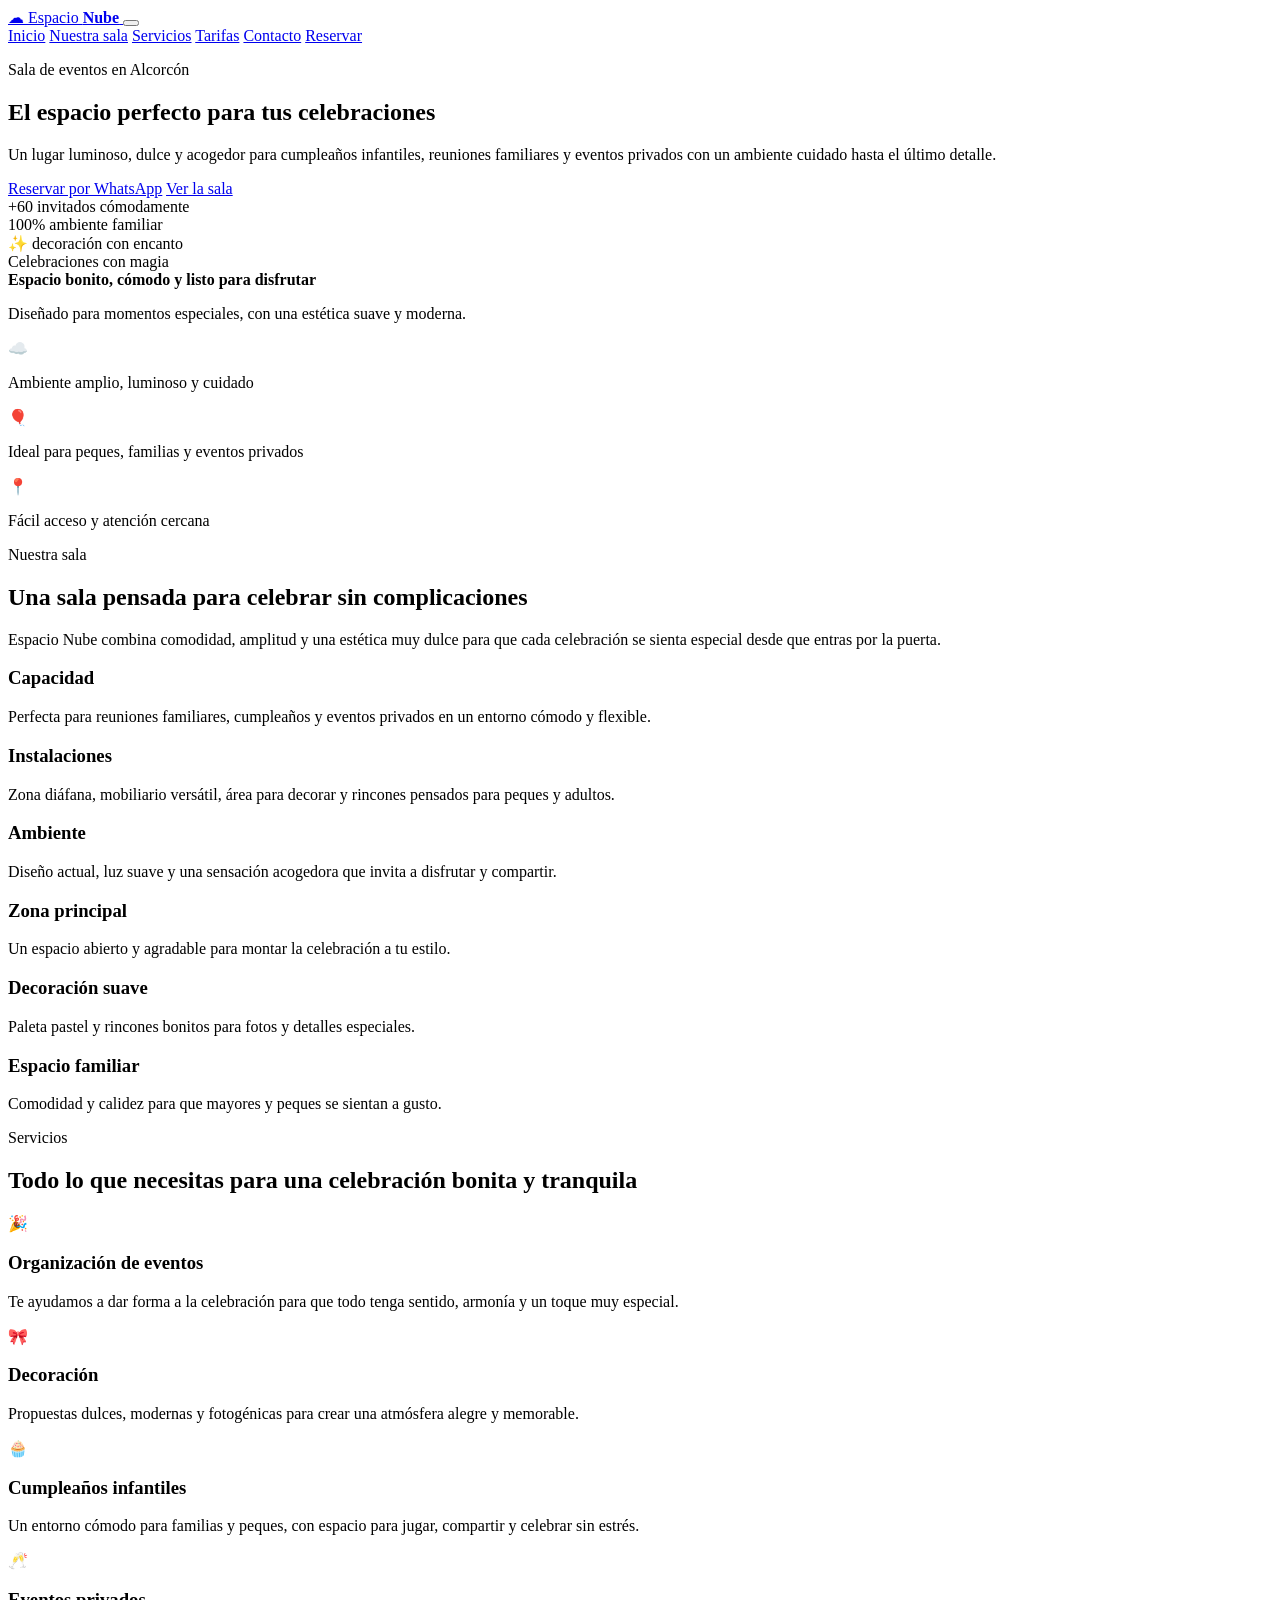
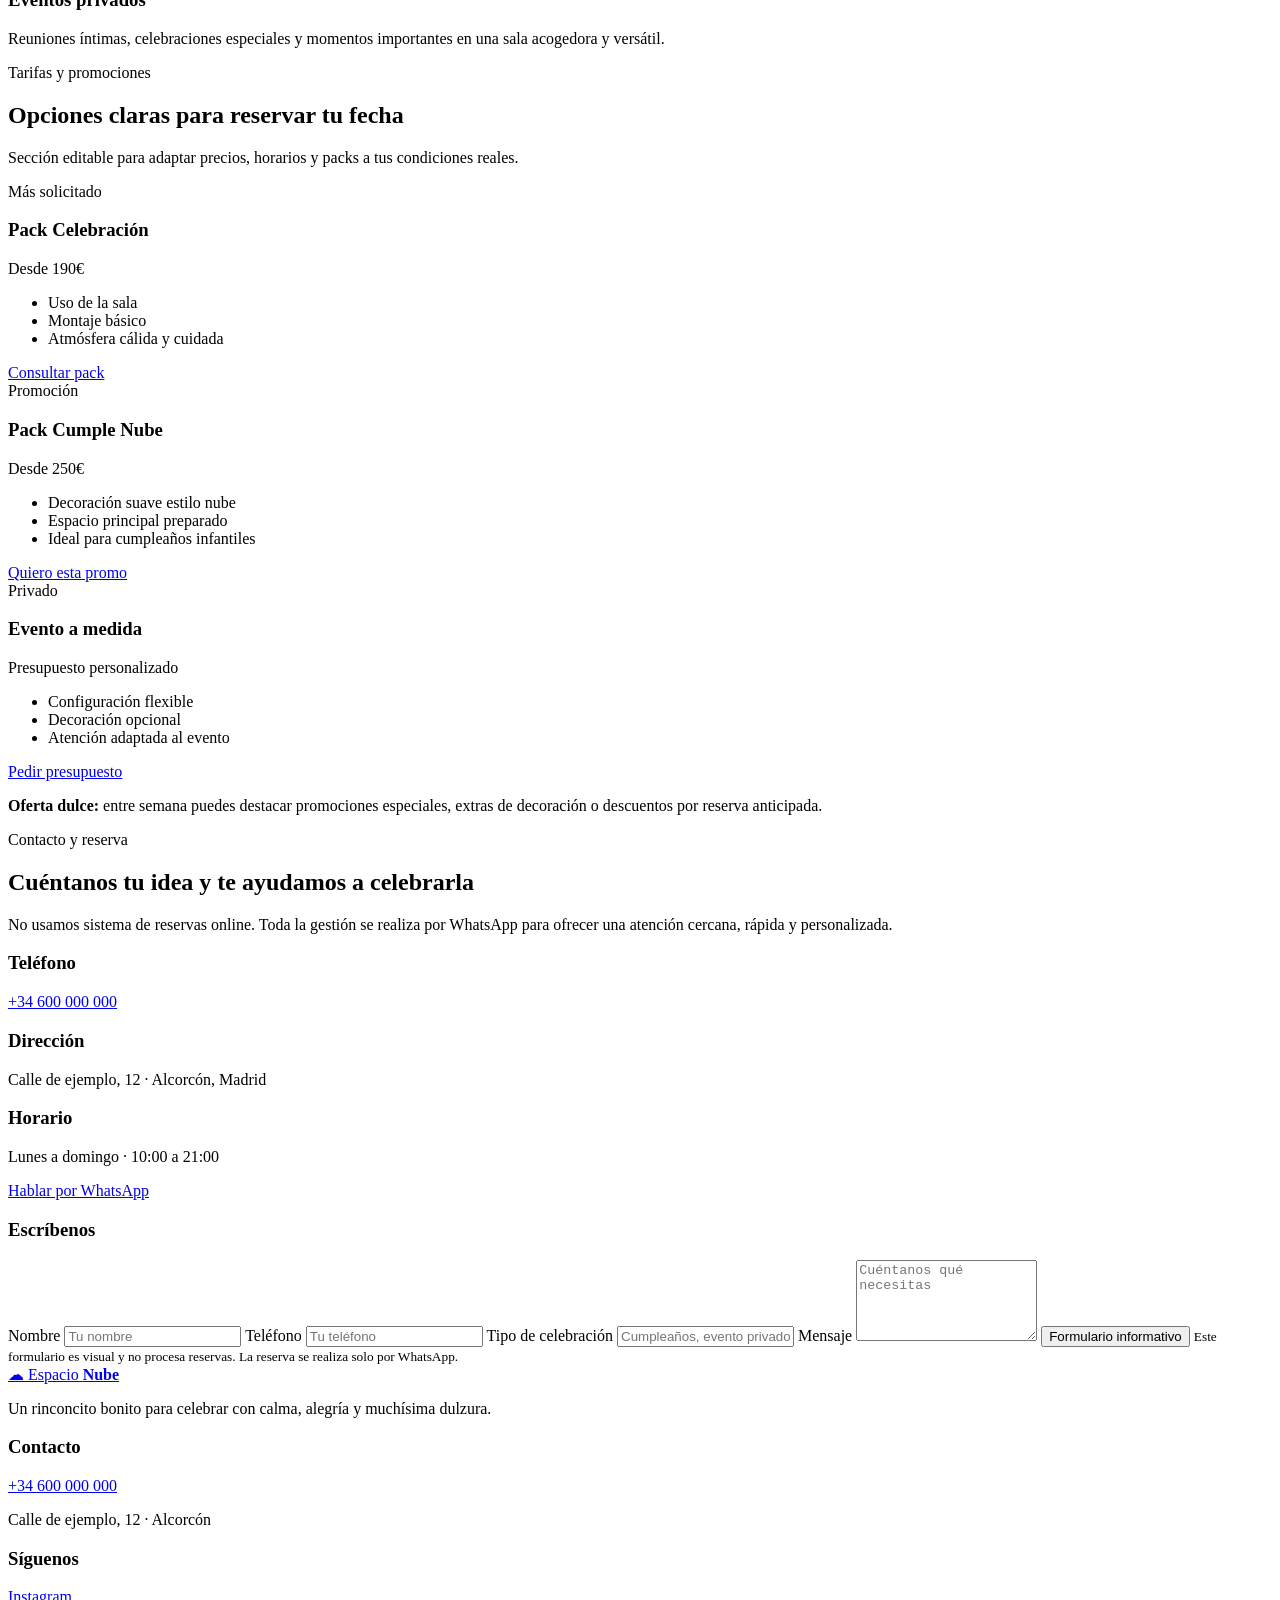
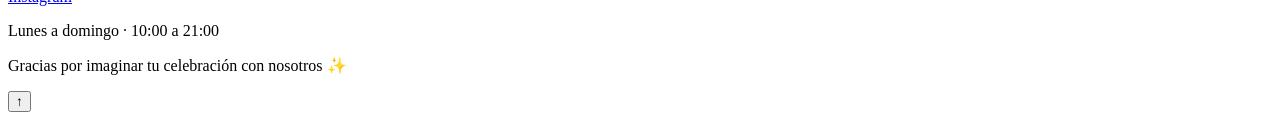
==== index.html @ 3042cae3 "Add files via upload" ====
<!DOCTYPE html>
<html lang="es">
<head>
  <meta charset="UTF-8" />
  <meta name="viewport" content="width=device-width, initial-scale=1.0" />
  <meta name="description" content="Espacio Nube, una sala de celebraciones suave, luminosa y acogedora para cumpleaños infantiles, eventos privados y momentos inolvidables." />
  <title>Espacio Nube | Sala de celebraciones</title>
  <link rel="preconnect" href="https://fonts.googleapis.com" />
  <link rel="preconnect" href="https://fonts.gstatic.com" crossorigin />
  <link href="https://fonts.googleapis.com/css2?family=Nunito:wght@400;600;700;800&family=Quicksand:wght@500;700&display=swap" rel="stylesheet" />
  <link rel="stylesheet" href="css/styles.css" />
</head>
<body>
  <div class="page-glow glow-left" aria-hidden="true"></div>
  <div class="page-glow glow-right" aria-hidden="true"></div>

  <header class="site-header" id="top">
    <div class="container header-inner">
      <a href="#inicio" class="logo" aria-label="Ir al inicio de Espacio Nube">
        <span class="logo-cloud">☁</span>
        <span>Espacio <strong>Nube</strong></span>
      </a>

      <button class="nav-toggle" aria-expanded="false" aria-controls="site-nav" aria-label="Abrir menú">
        <span></span>
        <span></span>
        <span></span>
      </button>

      <nav class="site-nav" id="site-nav">
        <a href="#inicio">Inicio</a>
        <a href="#sala">Nuestra sala</a>
        <a href="#servicios">Servicios</a>
        <a href="#tarifas">Tarifas</a>
        <a href="#contacto">Contacto</a>
        <a class="btn btn-sm" href="https://wa.me/34600000000?text=Hola%20Espacio%20Nube%2C%20me%20gustar%C3%ADa%20reservar%20informaci%C3%B3n%20sobre%20la%20sala." target="_blank" rel="noopener noreferrer">Reservar</a>
      </nav>
    </div>
  </header>

  <main>
    <section class="hero" id="inicio">
      <div class="cloud cloud-1" aria-hidden="true"></div>
      <div class="cloud cloud-2" aria-hidden="true"></div>
      <div class="cloud cloud-3" aria-hidden="true"></div>

      <div class="container hero-grid">
        <div class="hero-copy reveal">
          <p class="eyebrow">Sala de eventos en Alcorcón</p>
          <h1>El espacio perfecto para tus celebraciones</h1>
          <p class="hero-text">
            Un lugar luminoso, dulce y acogedor para cumpleaños infantiles, reuniones familiares y eventos privados con un ambiente cuidado hasta el último detalle.
          </p>
          <div class="hero-actions">
            <a class="btn btn-primary" href="https://wa.me/34600000000?text=Hola%20Espacio%20Nube%2C%20quiero%20consultar%20disponibilidad." target="_blank" rel="noopener noreferrer">Reservar por WhatsApp</a>
            <a class="btn btn-secondary" href="#sala">Ver la sala</a>
          </div>

          <div class="highlights">
            <article class="highlight-card floating-card">
              <span class="highlight-number">+60</span>
              <span class="highlight-label">invitados cómodamente</span>
            </article>
            <article class="highlight-card floating-card">
              <span class="highlight-number">100%</span>
              <span class="highlight-label">ambiente familiar</span>
            </article>
            <article class="highlight-card floating-card">
              <span class="highlight-number">✨</span>
              <span class="highlight-label">decoración con encanto</span>
            </article>
          </div>
        </div>

        <div class="hero-visual reveal delay-1">
          <div class="visual-card main-visual floating-card">
            <div class="mini-badge">Celebraciones con magia</div>
            <div class="visual-room">
              <div class="room room-1"></div>
              <div class="room room-2"></div>
              <div class="room room-3"></div>
            </div>
            <div class="visual-footer">
              <strong>Espacio bonito, cómodo y listo para disfrutar</strong>
              <p>Diseñado para momentos especiales, con una estética suave y moderna.</p>
            </div>
          </div>
        </div>
      </div>
    </section>

    <section class="section intro-strip reveal">
      <div class="container intro-grid">
        <div class="intro-item">
          <span>☁️</span>
          <p>Ambiente amplio, luminoso y cuidado</p>
        </div>
        <div class="intro-item">
          <span>🎈</span>
          <p>Ideal para peques, familias y eventos privados</p>
        </div>
        <div class="intro-item">
          <span>📍</span>
          <p>Fácil acceso y atención cercana</p>
        </div>
      </div>
    </section>

    <section class="section" id="sala">
      <div class="container">
        <div class="section-heading reveal">
          <p class="eyebrow">Nuestra sala</p>
          <h2>Una sala pensada para celebrar sin complicaciones</h2>
          <p>
            Espacio Nube combina comodidad, amplitud y una estética muy dulce para que cada celebración se sienta especial desde que entras por la puerta.
          </p>
        </div>

        <div class="venue-layout">
          <div class="venue-copy reveal">
            <div class="feature-list">
              <article class="feature-box floating-card">
                <h3>Capacidad</h3>
                <p>Perfecta para reuniones familiares, cumpleaños y eventos privados en un entorno cómodo y flexible.</p>
              </article>
              <article class="feature-box floating-card">
                <h3>Instalaciones</h3>
                <p>Zona diáfana, mobiliario versátil, área para decorar y rincones pensados para peques y adultos.</p>
              </article>
              <article class="feature-box floating-card">
                <h3>Ambiente</h3>
                <p>Diseño actual, luz suave y una sensación acogedora que invita a disfrutar y compartir.</p>
              </article>
            </div>
          </div>

          <div class="gallery reveal delay-1">
            <article class="gallery-card floating-card large-card">
              <div class="gallery-art art-1"></div>
              <div class="gallery-content">
                <h3>Zona principal</h3>
                <p>Un espacio abierto y agradable para montar la celebración a tu estilo.</p>
              </div>
            </article>
            <article class="gallery-card floating-card">
              <div class="gallery-art art-2"></div>
              <div class="gallery-content">
                <h3>Decoración suave</h3>
                <p>Paleta pastel y rincones bonitos para fotos y detalles especiales.</p>
              </div>
            </article>
            <article class="gallery-card floating-card">
              <div class="gallery-art art-3"></div>
              <div class="gallery-content">
                <h3>Espacio familiar</h3>
                <p>Comodidad y calidez para que mayores y peques se sientan a gusto.</p>
              </div>
            </article>
          </div>
        </div>
      </div>
    </section>

    <section class="section section-alt" id="servicios">
      <div class="container">
        <div class="section-heading reveal">
          <p class="eyebrow">Servicios</p>
          <h2>Todo lo que necesitas para una celebración bonita y tranquila</h2>
        </div>

        <div class="services-grid">
          <article class="service-card floating-card reveal">
            <div class="service-icon">🎉</div>
            <h3>Organización de eventos</h3>
            <p>Te ayudamos a dar forma a la celebración para que todo tenga sentido, armonía y un toque muy especial.</p>
          </article>
          <article class="service-card floating-card reveal delay-1">
            <div class="service-icon">🎀</div>
            <h3>Decoración</h3>
            <p>Propuestas dulces, modernas y fotogénicas para crear una atmósfera alegre y memorable.</p>
          </article>
          <article class="service-card floating-card reveal delay-2">
            <div class="service-icon">🧁</div>
            <h3>Cumpleaños infantiles</h3>
            <p>Un entorno cómodo para familias y peques, con espacio para jugar, compartir y celebrar sin estrés.</p>
          </article>
          <article class="service-card floating-card reveal delay-3">
            <div class="service-icon">🥂</div>
            <h3>Eventos privados</h3>
            <p>Reuniones íntimas, celebraciones especiales y momentos importantes en una sala acogedora y versátil.</p>
          </article>
        </div>
      </div>
    </section>

    <section class="section" id="tarifas">
      <div class="container">
        <div class="section-heading reveal">
          <p class="eyebrow">Tarifas y promociones</p>
          <h2>Opciones claras para reservar tu fecha</h2>
          <p>Sección editable para adaptar precios, horarios y packs a tus condiciones reales.</p>
        </div>

        <div class="pricing-grid">
          <article class="pricing-card floating-card reveal">
            <span class="pricing-tag">Más solicitado</span>
            <h3>Pack Celebración</h3>
            <p class="price">Desde 190€</p>
            <ul>
              <li>Uso de la sala</li>
              <li>Montaje básico</li>
              <li>Atmósfera cálida y cuidada</li>
            </ul>
            <a class="btn btn-secondary full-width" href="https://wa.me/34600000000?text=Hola%20Espacio%20Nube%2C%20quiero%20informaci%C3%B3n%20sobre%20el%20Pack%20Celebraci%C3%B3n." target="_blank" rel="noopener noreferrer">Consultar pack</a>
          </article>

          <article class="pricing-card floating-card featured reveal delay-1">
            <span class="pricing-tag promo">Promoción</span>
            <h3>Pack Cumple Nube</h3>
            <p class="price">Desde 250€</p>
            <ul>
              <li>Decoración suave estilo nube</li>
              <li>Espacio principal preparado</li>
              <li>Ideal para cumpleaños infantiles</li>
            </ul>
            <a class="btn btn-primary full-width" href="https://wa.me/34600000000?text=Hola%20Espacio%20Nube%2C%20quiero%20m%C3%A1s%20detalles%20del%20Pack%20Cumple%20Nube." target="_blank" rel="noopener noreferrer">Quiero esta promo</a>
          </article>

          <article class="pricing-card floating-card reveal delay-2">
            <span class="pricing-tag">Privado</span>
            <h3>Evento a medida</h3>
            <p class="price">Presupuesto personalizado</p>
            <ul>
              <li>Configuración flexible</li>
              <li>Decoración opcional</li>
              <li>Atención adaptada al evento</li>
            </ul>
            <a class="btn btn-secondary full-width" href="https://wa.me/34600000000?text=Hola%20Espacio%20Nube%2C%20me%20gustar%C3%ADa%20un%20presupuesto%20personalizado." target="_blank" rel="noopener noreferrer">Pedir presupuesto</a>
          </article>
        </div>

        <div class="promo-banner reveal delay-2">
          <p><strong>Oferta dulce:</strong> entre semana puedes destacar promociones especiales, extras de decoración o descuentos por reserva anticipada.</p>
        </div>
      </div>
    </section>

    <section class="section section-alt" id="contacto">
      <div class="container contact-layout">
        <div class="contact-copy reveal">
          <p class="eyebrow">Contacto y reserva</p>
          <h2>Cuéntanos tu idea y te ayudamos a celebrarla</h2>
          <p>
            No usamos sistema de reservas online. Toda la gestión se realiza por WhatsApp para ofrecer una atención cercana, rápida y personalizada.
          </p>

          <div class="contact-cards">
            <article class="contact-card floating-card">
              <h3>Teléfono</h3>
              <a href="tel:+34600000000">+34 600 000 000</a>
            </article>
            <article class="contact-card floating-card">
              <h3>Dirección</h3>
              <p>Calle de ejemplo, 12 · Alcorcón, Madrid</p>
            </article>
            <article class="contact-card floating-card">
              <h3>Horario</h3>
              <p>Lunes a domingo · 10:00 a 21:00</p>
            </article>
          </div>

          <a class="btn btn-primary btn-large" href="https://wa.me/34600000000?text=Hola%20Espacio%20Nube%2C%20me%20gustar%C3%ADa%20reservar%20o%20pedir%20informaci%C3%B3n." target="_blank" rel="noopener noreferrer">Hablar por WhatsApp</a>
        </div>

        <div class="contact-form-card floating-card reveal delay-1">
          <h3>Escríbenos</h3>
          <form>
            <label>
              Nombre
              <input type="text" placeholder="Tu nombre" />
            </label>
            <label>
              Teléfono
              <input type="tel" placeholder="Tu teléfono" />
            </label>
            <label>
              Tipo de celebración
              <input type="text" placeholder="Cumpleaños, evento privado..." />
            </label>
            <label>
              Mensaje
              <textarea rows="5" placeholder="Cuéntanos qué necesitas"></textarea>
            </label>
            <button type="button" class="btn btn-secondary full-width">Formulario informativo</button>
            <small>Este formulario es visual y no procesa reservas. La reserva se realiza solo por WhatsApp.</small>
          </form>
        </div>
      </div>
    </section>
  </main>

  <footer class="site-footer">
    <div class="container footer-grid">
      <div>
        <a href="#inicio" class="logo footer-logo">
          <span class="logo-cloud">☁</span>
          <span>Espacio <strong>Nube</strong></span>
        </a>
        <p>Un rinconcito bonito para celebrar con calma, alegría y muchísima dulzura.</p>
      </div>
      <div>
        <h3>Contacto</h3>
        <p><a href="tel:+34600000000">+34 600 000 000</a></p>
        <p>Calle de ejemplo, 12 · Alcorcón</p>
      </div>
      <div>
        <h3>Síguenos</h3>
        <p><a href="https://www.instagram.com/espacionubealcorcon" target="_blank" rel="noopener noreferrer">Instagram</a></p>
        <p>Lunes a domingo · 10:00 a 21:00</p>
      </div>
    </div>
    <p class="footer-note">Gracias por imaginar tu celebración con nosotros ✨</p>
  </footer>

  <button class="back-to-top" aria-label="Volver arriba">↑</button>

  <script src="js/script.js"></script>
</body>
</html>
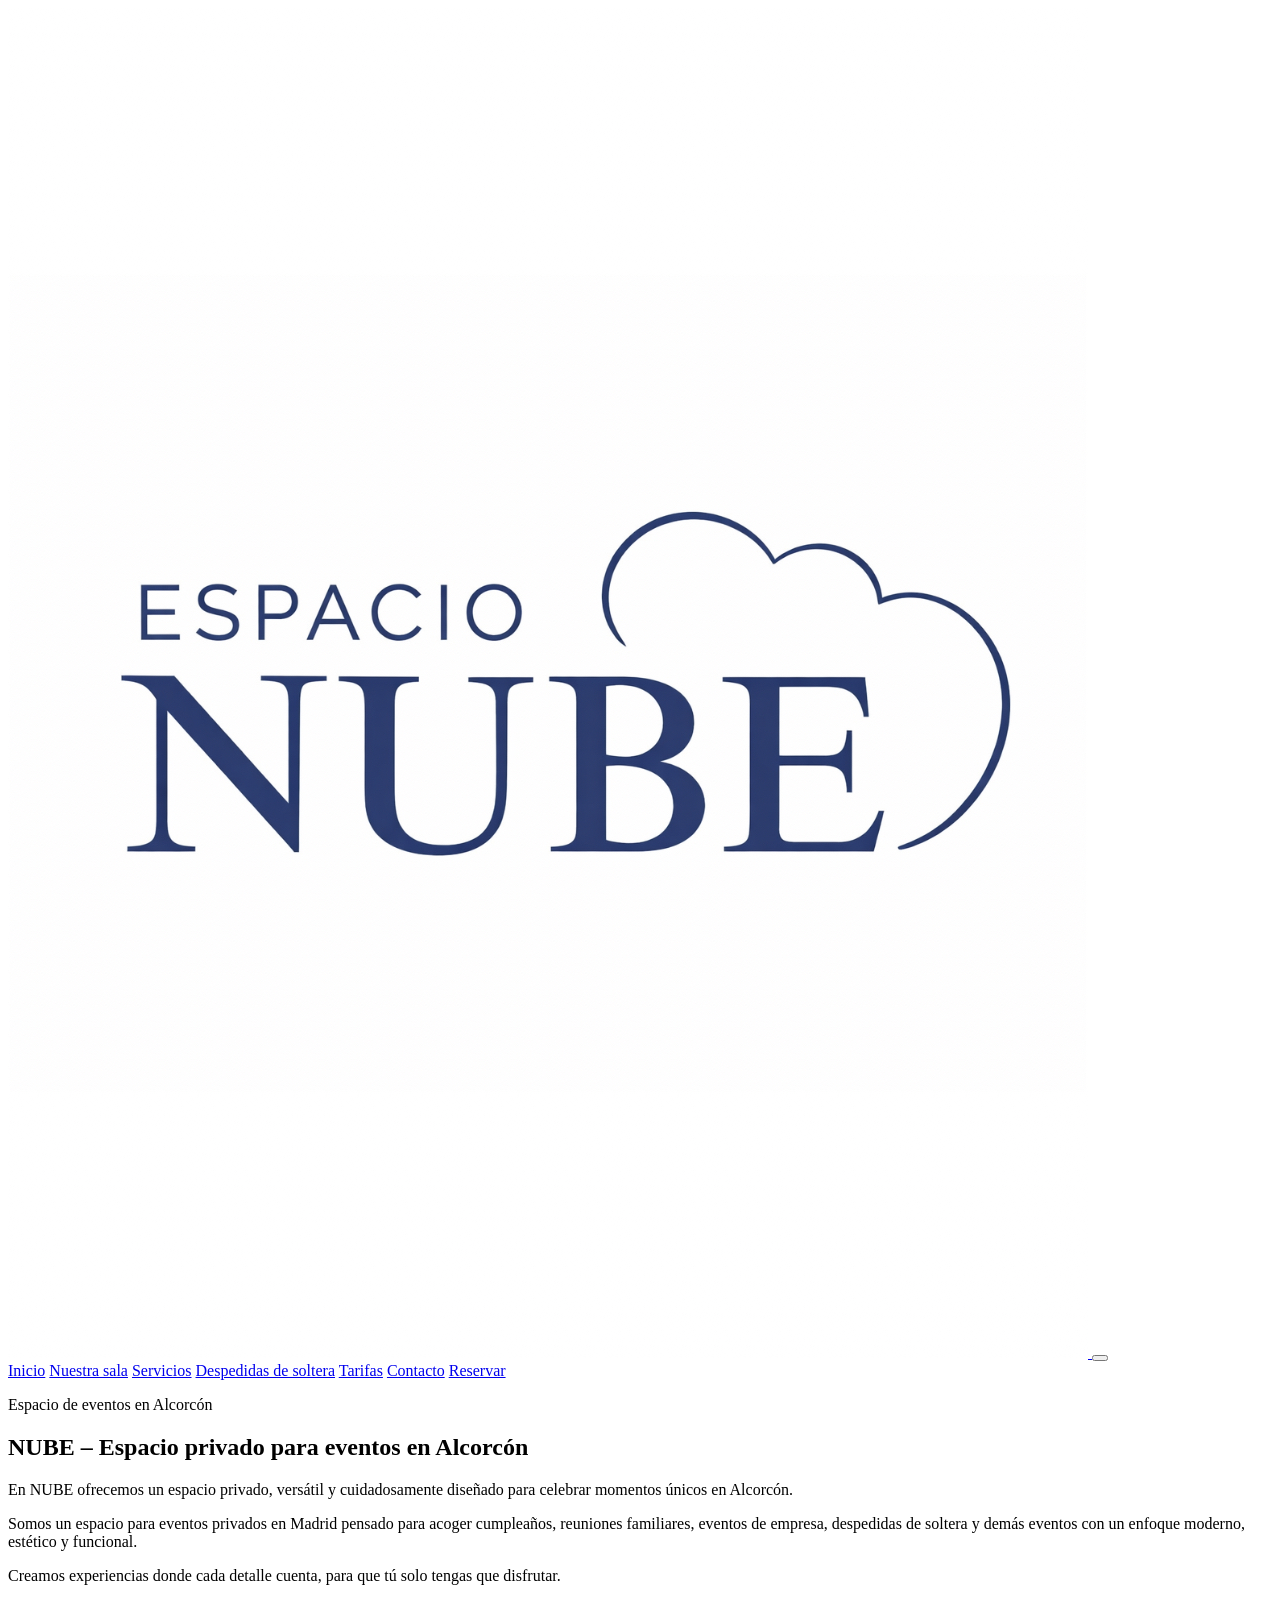
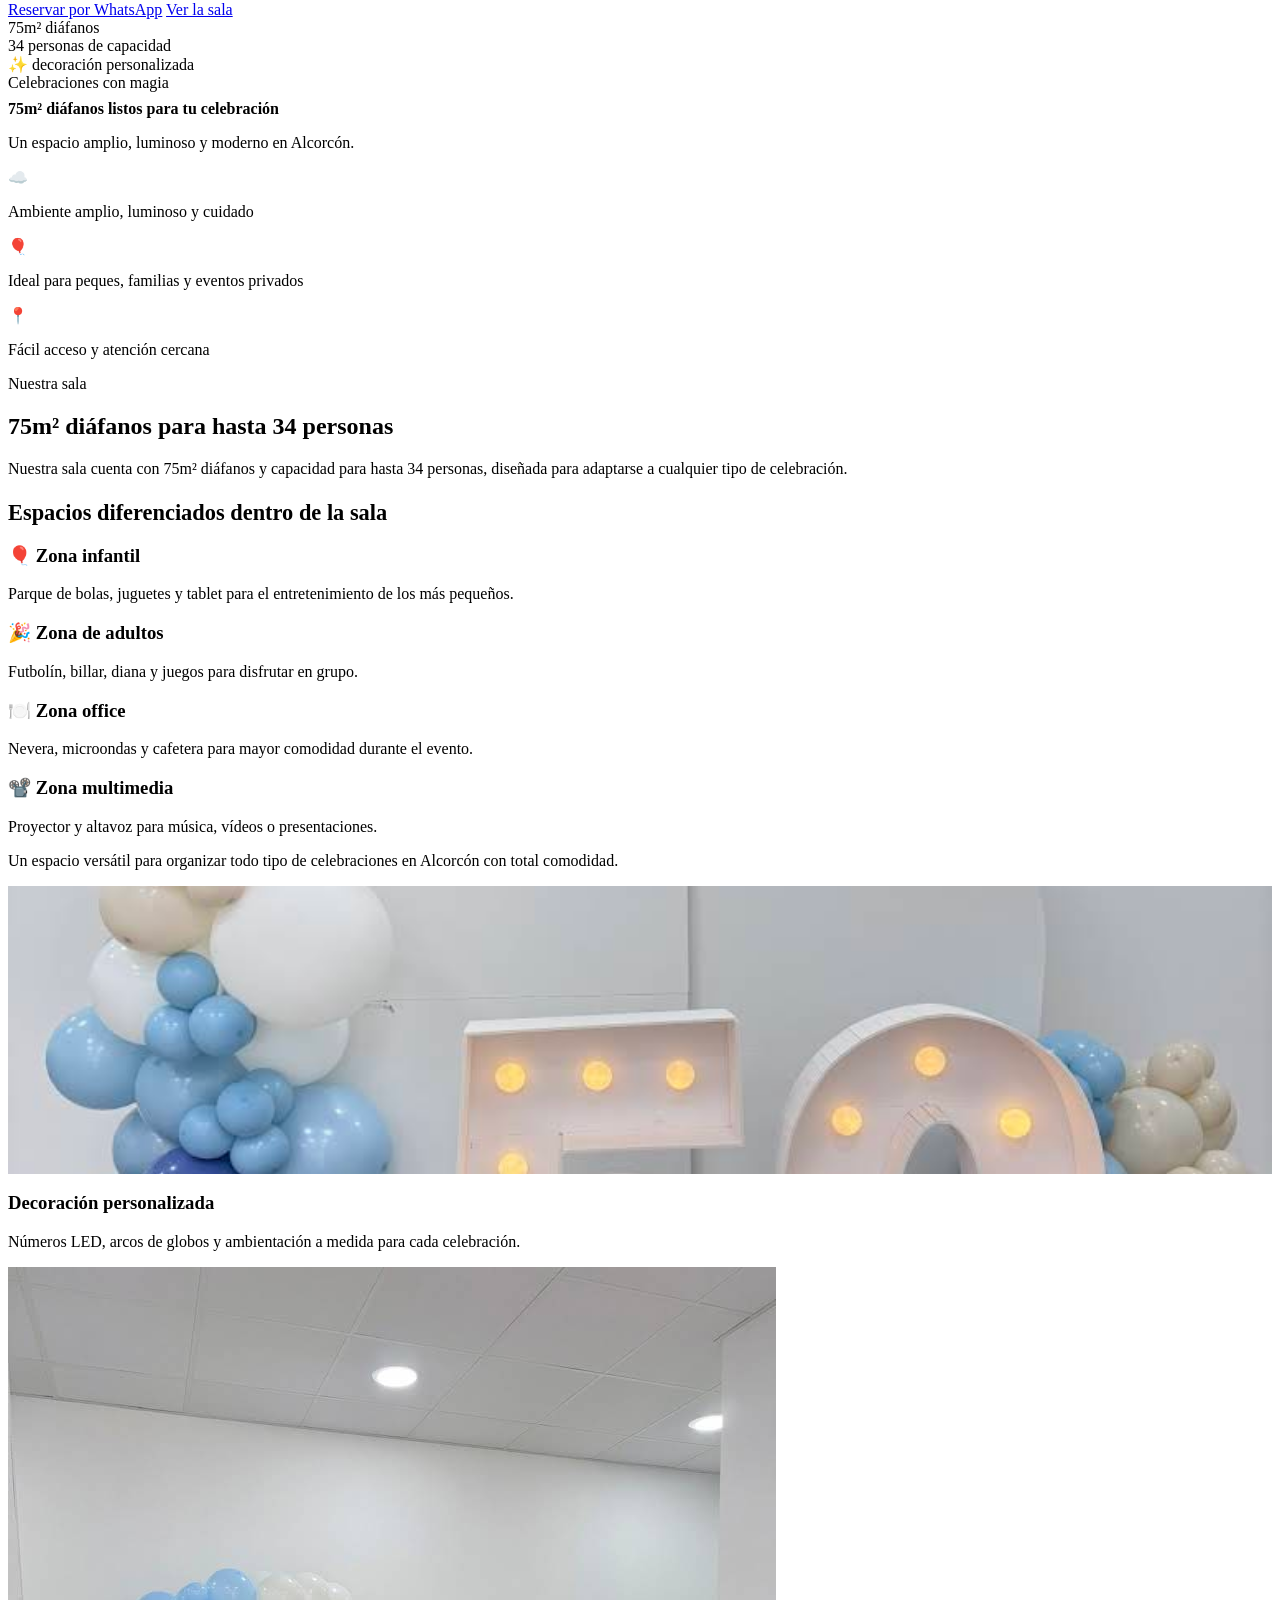
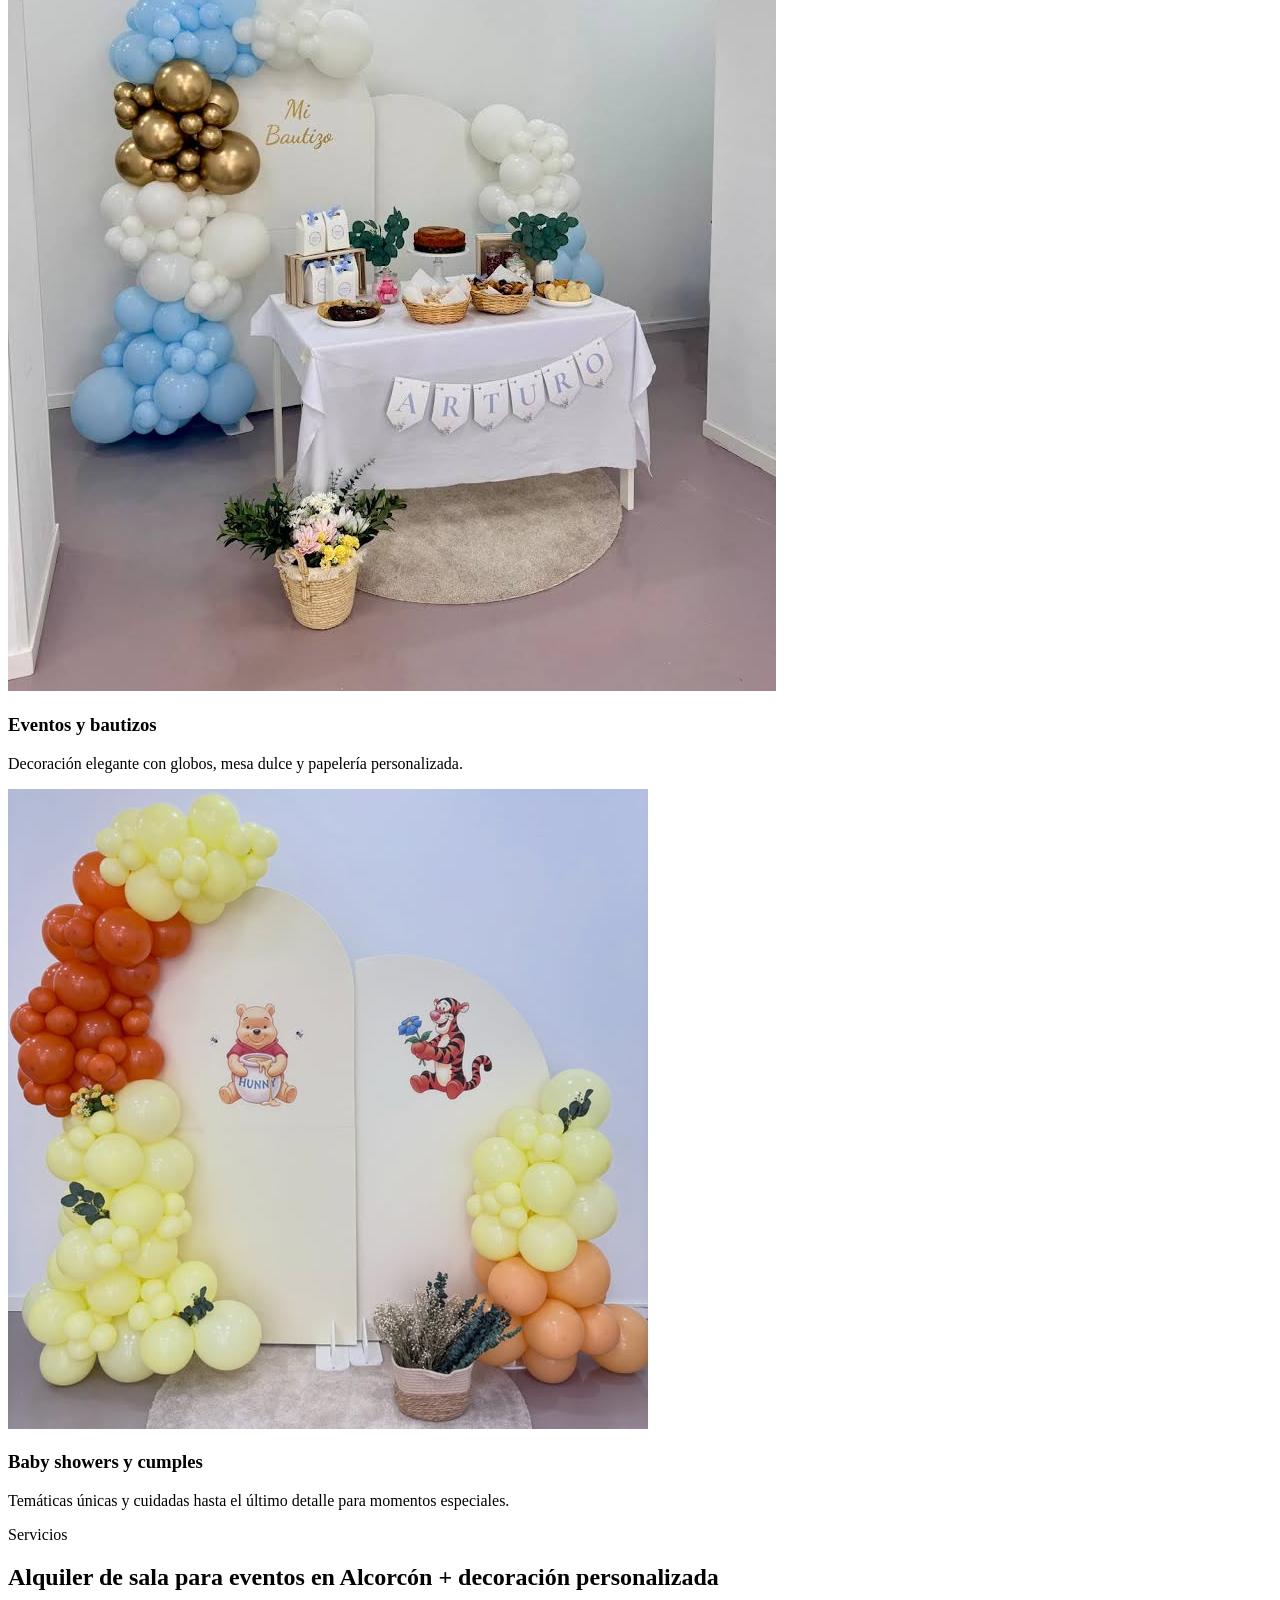
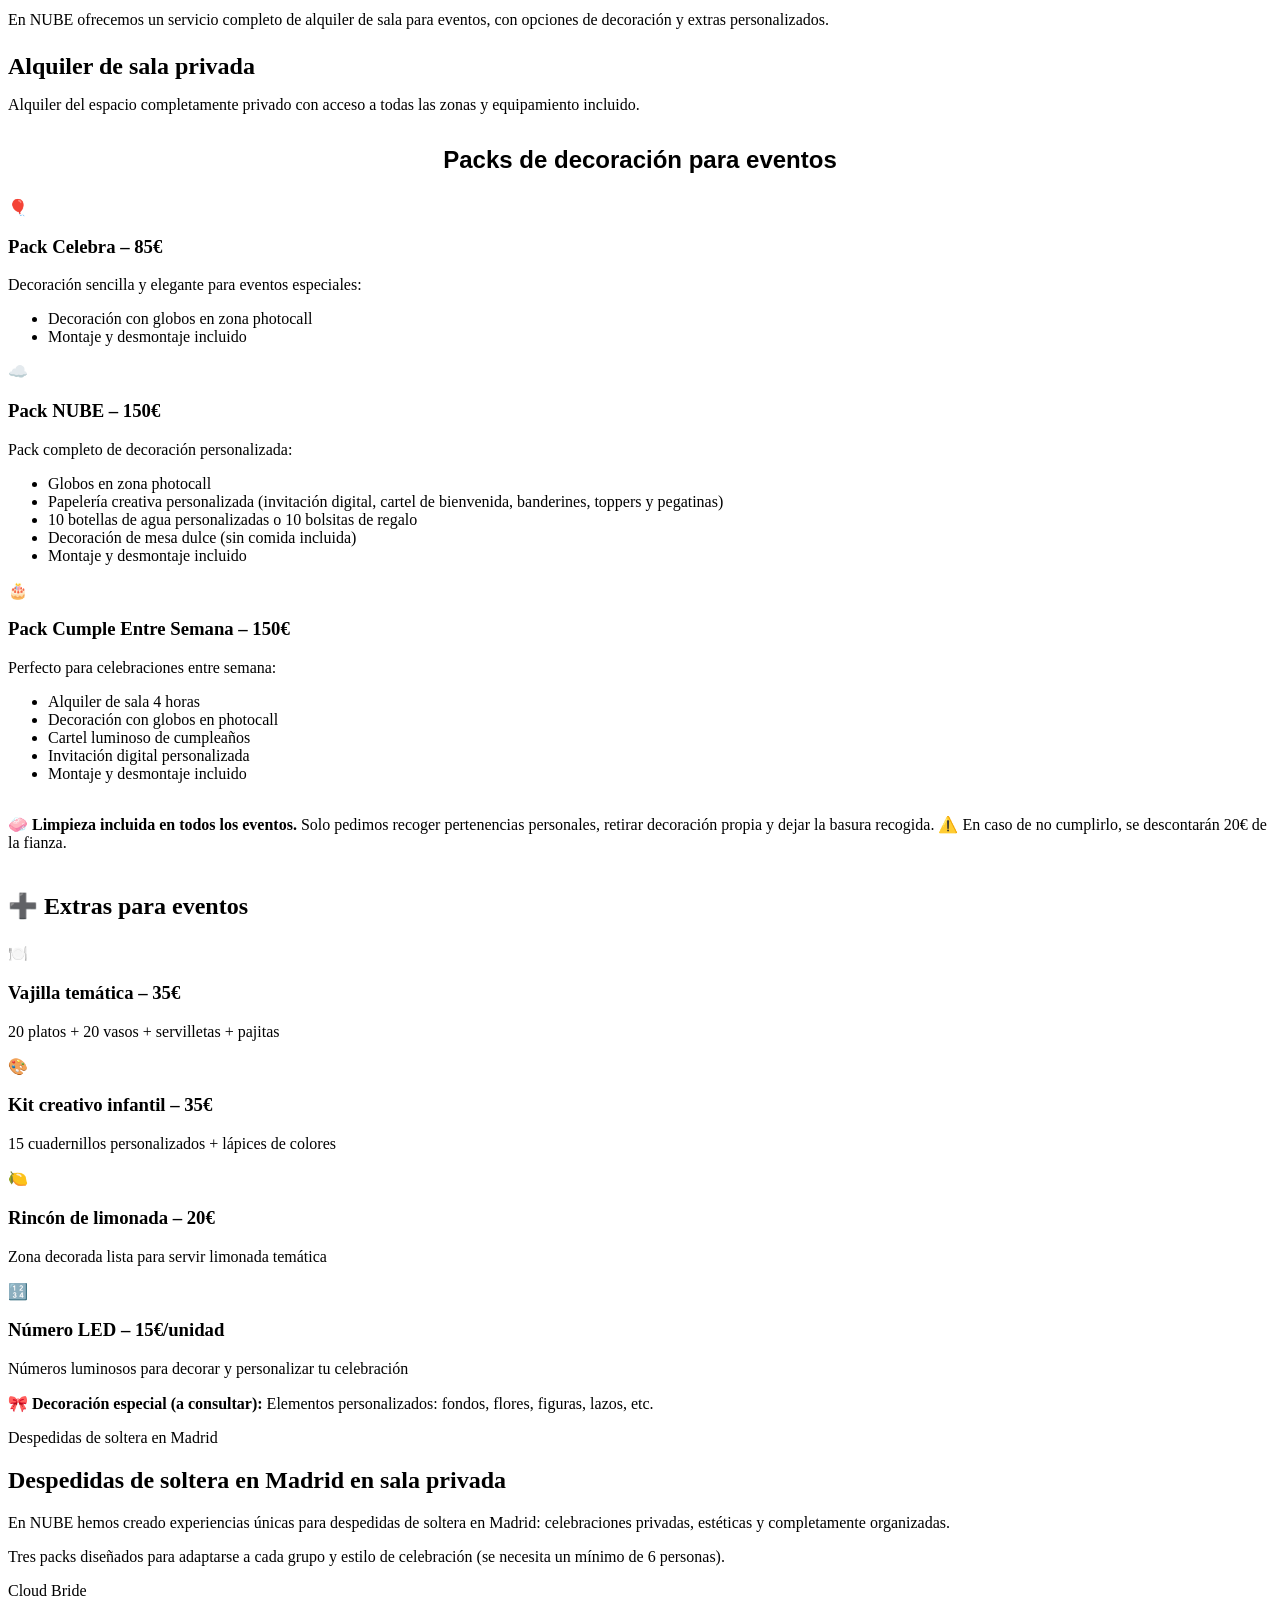
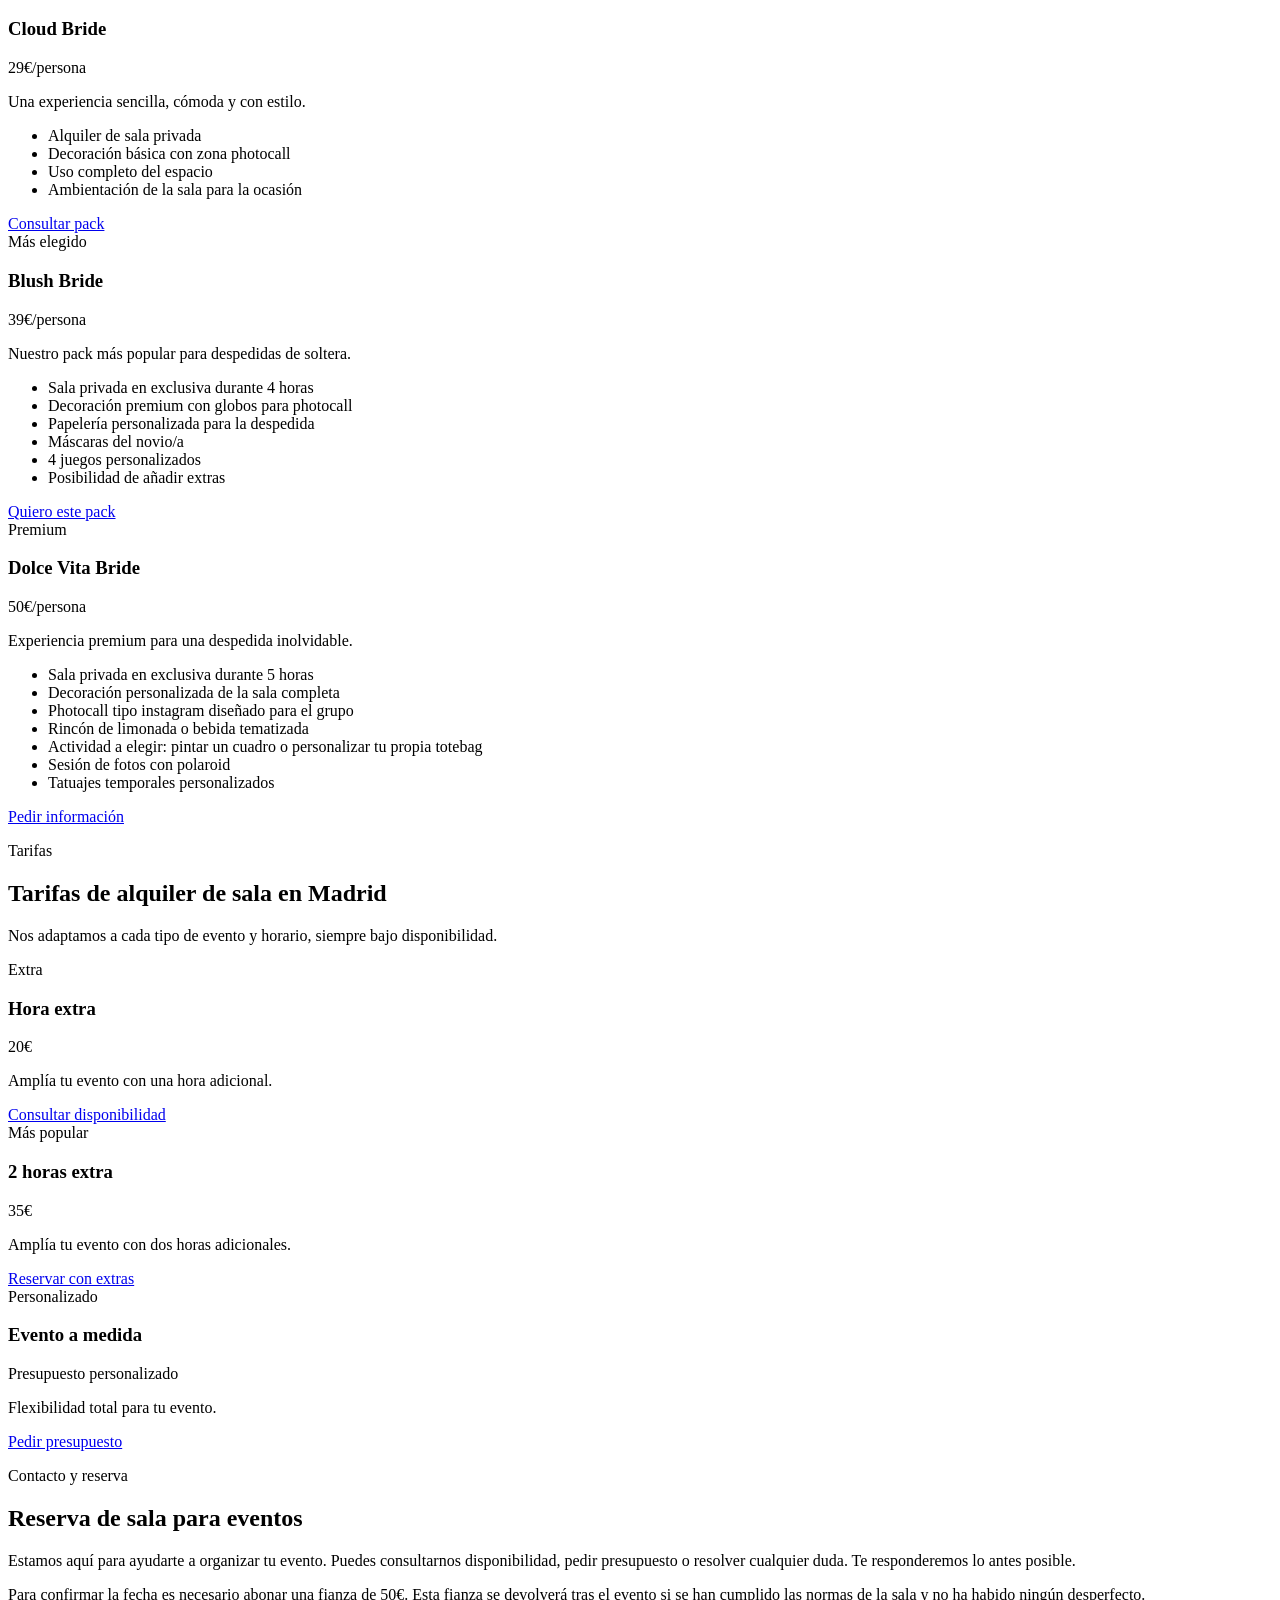
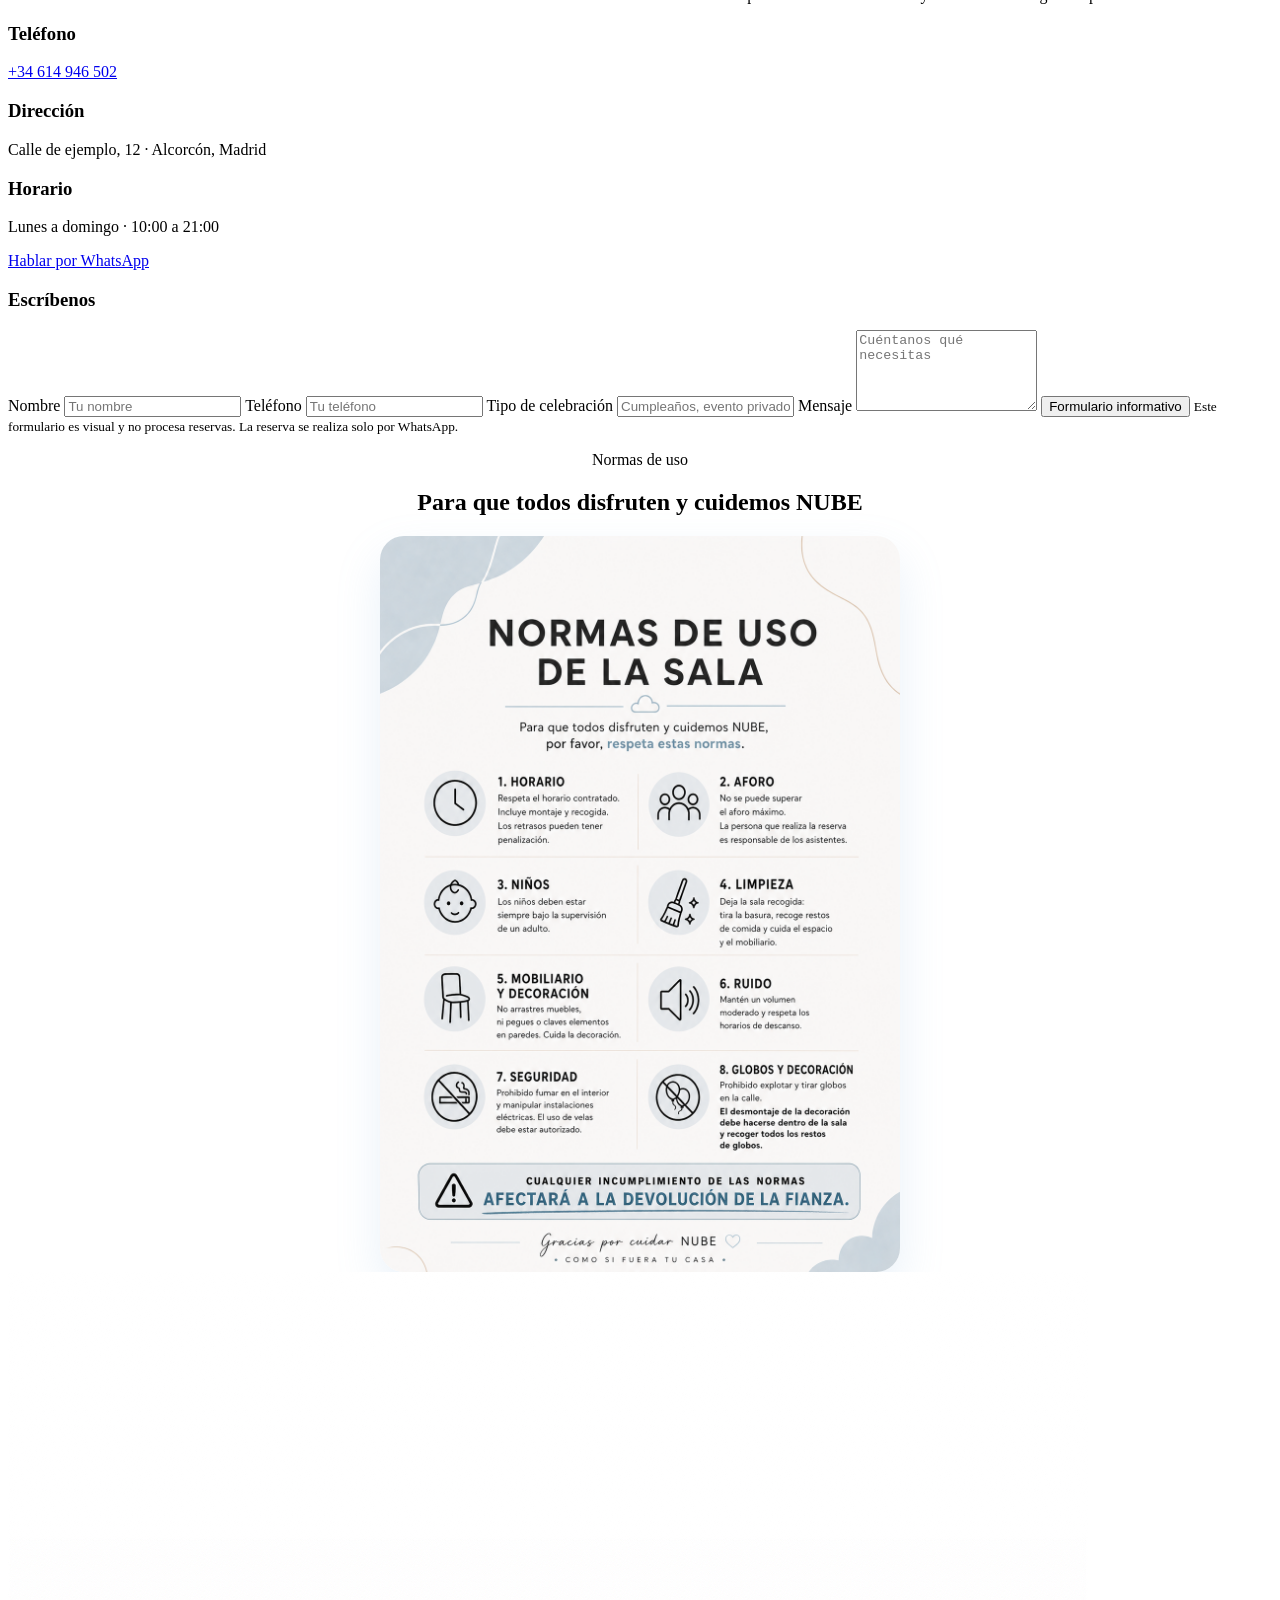
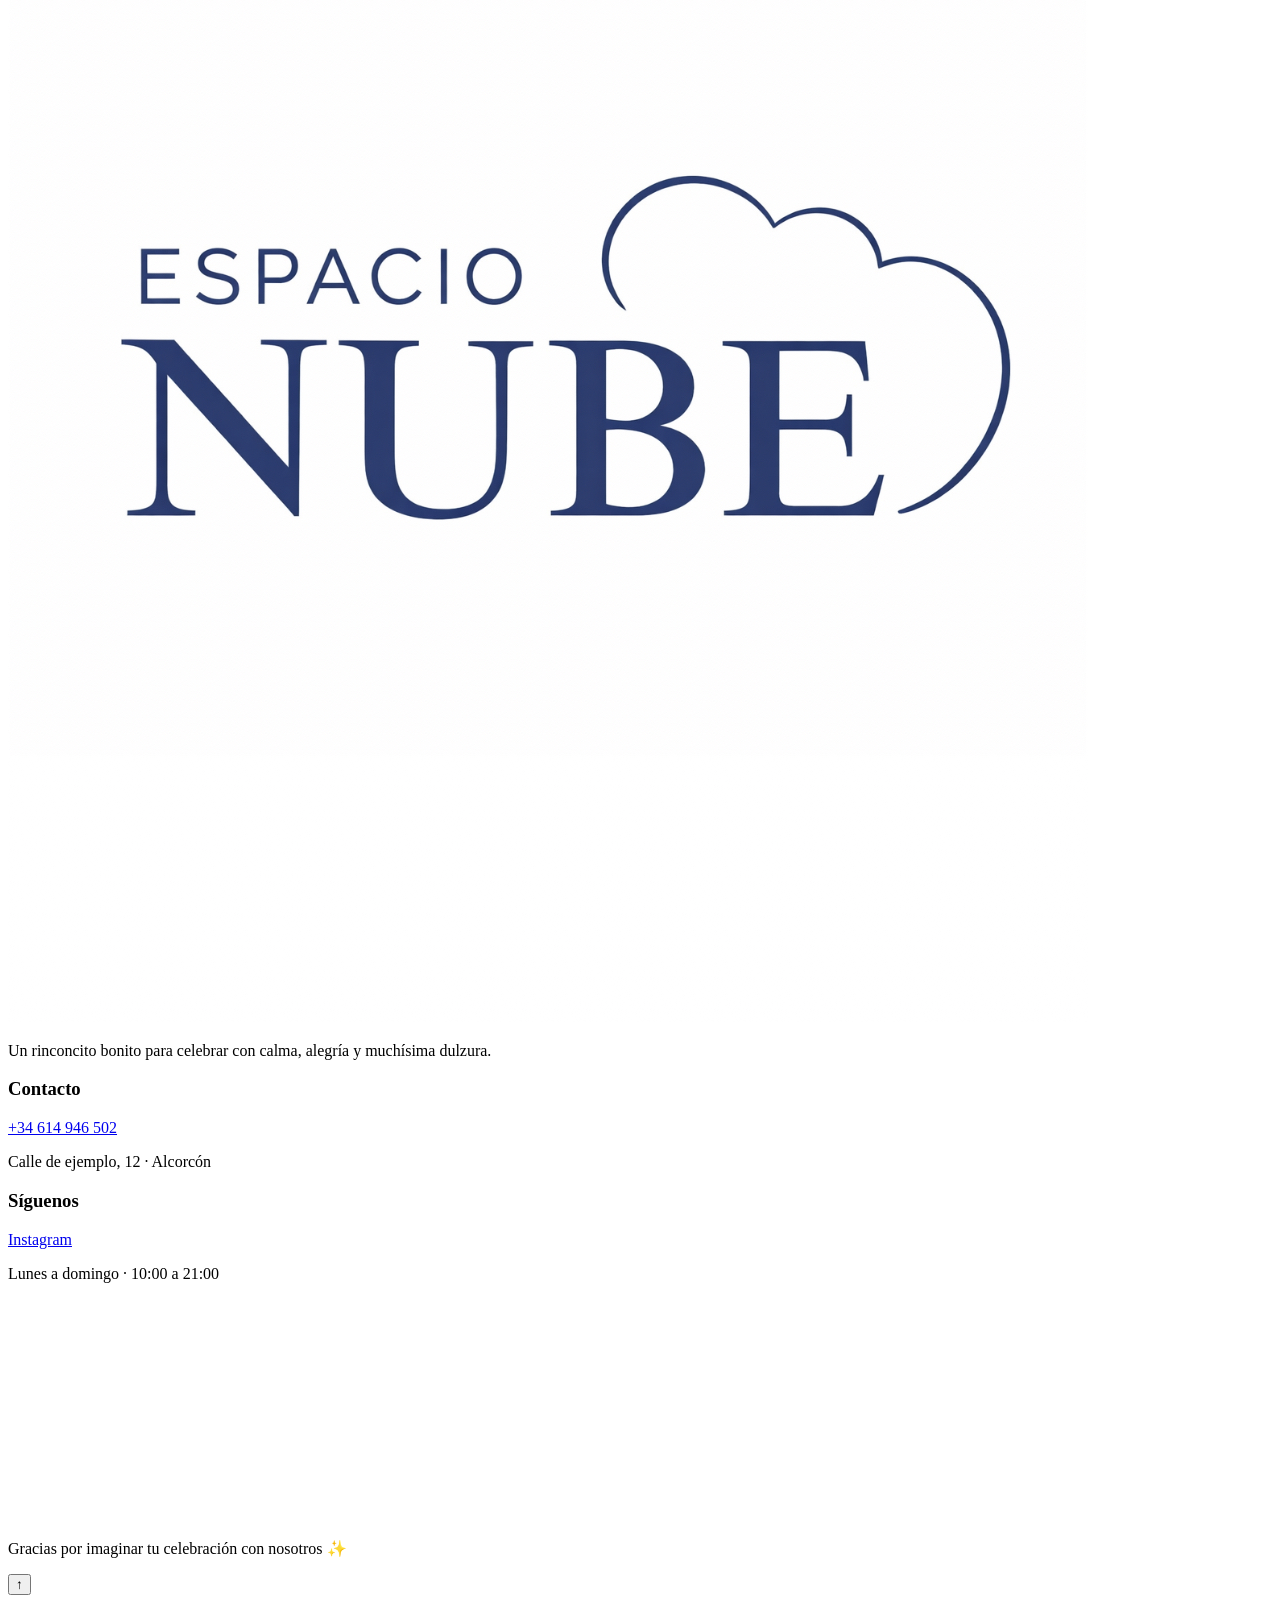
==== commit 1e410fcf: "on" ====
--- a/index.html
+++ b/index.html
@@ -3,8 +3,8 @@
 <head>
   <meta charset="UTF-8" />
   <meta name="viewport" content="width=device-width, initial-scale=1.0" />
-  <meta name="description" content="Espacio Nube, una sala de celebraciones suave, luminosa y acogedora para cumpleaños infantiles, eventos privados y momentos inolvidables." />
-  <title>Espacio Nube | Sala de celebraciones</title>
+  <meta name="description" content="NUBE – Espacio privado para eventos en Alcorcón. Cumpleaños, reuniones familiares, eventos de empresa, despedidas de soltera y más." />
+  <title>NUBE | Espacio privado para eventos en Alcorcón</title>
   <link rel="preconnect" href="https://fonts.googleapis.com" />
   <link rel="preconnect" href="https://fonts.gstatic.com" crossorigin />
   <link href="https://fonts.googleapis.com/css2?family=Nunito:wght@400;600;700;800&family=Quicksand:wght@500;700&display=swap" rel="stylesheet" />
@@ -17,8 +17,7 @@
   <header class="site-header" id="top">
     <div class="container header-inner">
       <a href="#inicio" class="logo" aria-label="Ir al inicio de Espacio Nube">
-        <span class="logo-cloud">☁</span>
-        <span>Espacio <strong>Nube</strong></span>
+        <img src="assets/logo.jpeg" alt="Espacio NUBE" class="logo-img" />
       </a>
 
       <button class="nav-toggle" aria-expanded="false" aria-controls="site-nav" aria-label="Abrir menú">
@@ -31,9 +30,10 @@
         <a href="#inicio">Inicio</a>
         <a href="#sala">Nuestra sala</a>
         <a href="#servicios">Servicios</a>
+        <a href="#despedidas">Despedidas de soltera</a>
         <a href="#tarifas">Tarifas</a>
         <a href="#contacto">Contacto</a>
-        <a class="btn btn-sm" href="https://wa.me/34600000000?text=Hola%20Espacio%20Nube%2C%20me%20gustar%C3%ADa%20reservar%20informaci%C3%B3n%20sobre%20la%20sala." target="_blank" rel="noopener noreferrer">Reservar</a>
+        <a class="btn btn-sm" href="https://wa.me/34614946502?text=Hola%20Espacio%20Nube%2C%20me%20gustar%C3%ADa%20reservar%20informaci%C3%B3n%20sobre%20la%20sala." target="_blank" rel="noopener noreferrer">Reservar</a>
       </nav>
     </div>
   </header>
@@ -46,28 +46,34 @@
 
       <div class="container hero-grid">
         <div class="hero-copy reveal">
-          <p class="eyebrow">Sala de eventos en Alcorcón</p>
-          <h1>El espacio perfecto para tus celebraciones</h1>
+          <p class="eyebrow">Espacio de eventos en Alcorcón</p>
+          <h1>NUBE – Espacio privado para eventos en Alcorcón</h1>
           <p class="hero-text">
-            Un lugar luminoso, dulce y acogedor para cumpleaños infantiles, reuniones familiares y eventos privados con un ambiente cuidado hasta el último detalle.
+            En NUBE ofrecemos un espacio privado, versátil y cuidadosamente diseñado para celebrar momentos únicos en Alcorcón.
+          </p>
+          <p class="hero-text" style="margin-top:0.75rem;">
+            Somos un espacio para eventos privados en Madrid pensado para acoger cumpleaños, reuniones familiares, eventos de empresa, despedidas de soltera y demás eventos con un enfoque moderno, estético y funcional.
+          </p>
+          <p class="hero-text" style="margin-top:0.75rem;">
+            Creamos experiencias donde cada detalle cuenta, para que tú solo tengas que disfrutar.
           </p>
           <div class="hero-actions">
-            <a class="btn btn-primary" href="https://wa.me/34600000000?text=Hola%20Espacio%20Nube%2C%20quiero%20consultar%20disponibilidad." target="_blank" rel="noopener noreferrer">Reservar por WhatsApp</a>
+            <a class="btn btn-primary" href="https://wa.me/34614946502?text=Hola%20Espacio%20Nube%2C%20quiero%20consultar%20disponibilidad." target="_blank" rel="noopener noreferrer">Reservar por WhatsApp</a>
             <a class="btn btn-secondary" href="#sala">Ver la sala</a>
           </div>
 
           <div class="highlights">
             <article class="highlight-card floating-card">
-              <span class="highlight-number">+60</span>
-              <span class="highlight-label">invitados cómodamente</span>
+              <span class="highlight-number">75m²</span>
+              <span class="highlight-label">diáfanos</span>
             </article>
             <article class="highlight-card floating-card">
-              <span class="highlight-number">100%</span>
-              <span class="highlight-label">ambiente familiar</span>
+              <span class="highlight-number">34</span>
+              <span class="highlight-label">personas de capacidad</span>
             </article>
             <article class="highlight-card floating-card">
               <span class="highlight-number">✨</span>
-              <span class="highlight-label">decoración con encanto</span>
+              <span class="highlight-label">decoración personalizada</span>
             </article>
           </div>
         </div>
@@ -75,14 +81,9 @@
         <div class="hero-visual reveal delay-1">
           <div class="visual-card main-visual floating-card">
             <div class="mini-badge">Celebraciones con magia</div>
-            <div class="visual-room">
-              <div class="room room-1"></div>
-              <div class="room room-2"></div>
-              <div class="room room-3"></div>
-            </div>
-            <div class="visual-footer">
-              <strong>Espacio bonito, cómodo y listo para disfrutar</strong>
-              <p>Diseñado para momentos especiales, con una estética suave y moderna.</p>
+            <div class="visual-footer" style="padding-top:0.5rem;">
+              <strong>75m² diáfanos listos para tu celebración</strong>
+              <p>Un espacio amplio, luminoso y moderno en Alcorcón.</p>
             </div>
           </div>
         </div>
@@ -110,50 +111,56 @@
       <div class="container">
         <div class="section-heading reveal">
           <p class="eyebrow">Nuestra sala</p>
-          <h2>Una sala pensada para celebrar sin complicaciones</h2>
+          <h2>75m² diáfanos para hasta 34 personas</h2>
           <p>
-            Espacio Nube combina comodidad, amplitud y una estética muy dulce para que cada celebración se sienta especial desde que entras por la puerta.
+            Nuestra sala cuenta con 75m² diáfanos y capacidad para hasta 34 personas, diseñada para adaptarse a cualquier tipo de celebración.
           </p>
         </div>
 
         <div class="venue-layout">
           <div class="venue-copy reveal">
+            <h3 style="margin-bottom:1rem;font-size:1.4rem;">Espacios diferenciados dentro de la sala</h3>
             <div class="feature-list">
               <article class="feature-box floating-card">
-                <h3>Capacidad</h3>
-                <p>Perfecta para reuniones familiares, cumpleaños y eventos privados en un entorno cómodo y flexible.</p>
+                <h3>🎈 Zona infantil</h3>
+                <p>Parque de bolas, juguetes y tablet para el entretenimiento de los más pequeños.</p>
               </article>
               <article class="feature-box floating-card">
-                <h3>Instalaciones</h3>
-                <p>Zona diáfana, mobiliario versátil, área para decorar y rincones pensados para peques y adultos.</p>
+                <h3>🎉 Zona de adultos</h3>
+                <p>Futbolín, billar, diana y juegos para disfrutar en grupo.</p>
               </article>
               <article class="feature-box floating-card">
-                <h3>Ambiente</h3>
-                <p>Diseño actual, luz suave y una sensación acogedora que invita a disfrutar y compartir.</p>
+                <h3>🍽️ Zona office</h3>
+                <p>Nevera, microondas y cafetera para mayor comodidad durante el evento.</p>
+              </article>
+              <article class="feature-box floating-card">
+                <h3>📽️ Zona multimedia</h3>
+                <p>Proyector y altavoz para música, vídeos o presentaciones.</p>
               </article>
             </div>
+            <p style="margin-top:1rem;color:var(--text-soft);">Un espacio versátil para organizar todo tipo de celebraciones en Alcorcón con total comodidad.</p>
           </div>
 
           <div class="gallery reveal delay-1">
             <article class="gallery-card floating-card large-card">
-              <div class="gallery-art art-1"></div>
+              <div class="gallery-art" style="background-image:url('assets/unnamed (2).jpg');background-size:cover;background-position:center center;min-height:18rem;"></div>
               <div class="gallery-content">
-                <h3>Zona principal</h3>
-                <p>Un espacio abierto y agradable para montar la celebración a tu estilo.</p>
+                <h3>Decoración personalizada</h3>
+                <p>Números LED, arcos de globos y ambientación a medida para cada celebración.</p>
               </div>
             </article>
             <article class="gallery-card floating-card">
-              <div class="gallery-art art-2"></div>
+              <img src="assets/unnamed (1).jpg" alt="Bautizo decorado en Espacio NUBE" class="gallery-photo" />
               <div class="gallery-content">
-                <h3>Decoración suave</h3>
-                <p>Paleta pastel y rincones bonitos para fotos y detalles especiales.</p>
+                <h3>Eventos y bautizos</h3>
+                <p>Decoración elegante con globos, mesa dulce y papelería personalizada.</p>
               </div>
             </article>
             <article class="gallery-card floating-card">
-              <div class="gallery-art art-3"></div>
+              <img src="assets/nube_photo_0.jpg" alt="Baby shower Winnie the Pooh en Espacio NUBE" class="gallery-photo" />
               <div class="gallery-content">
-                <h3>Espacio familiar</h3>
-                <p>Comodidad y calidez para que mayores y peques se sientan a gusto.</p>
+                <h3>Baby showers y cumples</h3>
+                <p>Temáticas únicas y cuidadas hasta el último detalle para momentos especiales.</p>
               </div>
             </article>
           </div>
@@ -165,29 +172,146 @@
       <div class="container">
         <div class="section-heading reveal">
           <p class="eyebrow">Servicios</p>
-          <h2>Todo lo que necesitas para una celebración bonita y tranquila</h2>
+          <h2>Alquiler de sala para eventos en Alcorcón + decoración personalizada</h2>
+          <p>En NUBE ofrecemos un servicio completo de alquiler de sala para eventos, con opciones de decoración y extras personalizados.</p>
+        </div>
+
+        <div class="section-heading reveal" style="margin-top:0.5rem;">
+          <h3 style="font-size:1.5rem;margin-bottom:0.5rem;">Alquiler de sala privada</h3>
+          <p style="color:var(--text-soft);">Alquiler del espacio completamente privado con acceso a todas las zonas y equipamiento incluido.</p>
+        </div>
+
+        <div class="reveal" style="margin-top:2rem;margin-bottom:1.5rem;text-align:center;">
+          <h3 style="font-size:1.5rem;font-family:'Quicksand',sans-serif;">Packs de decoración para eventos</h3>
+        </div>
+
+        <div class="services-grid" style="grid-template-columns: repeat(3, minmax(0, 1fr));">
+          <article class="service-card floating-card reveal">
+            <div class="service-icon">🎈</div>
+            <h3>Pack Celebra – 85€</h3>
+            <p>Decoración sencilla y elegante para eventos especiales:</p>
+            <ul style="margin-top:0.5rem;color:var(--text-soft);">
+              <li>Decoración con globos en zona photocall</li>
+              <li>Montaje y desmontaje incluido</li>
+            </ul>
+          </article>
+          <article class="service-card floating-card reveal delay-1">
+            <div class="service-icon">☁️</div>
+            <h3>Pack NUBE – 150€</h3>
+            <p>Pack completo de decoración personalizada:</p>
+            <ul style="margin-top:0.5rem;color:var(--text-soft);">
+              <li>Globos en zona photocall</li>
+              <li>Papelería creativa personalizada (invitación digital, cartel de bienvenida, banderines, toppers y pegatinas)</li>
+              <li>10 botellas de agua personalizadas o 10 bolsitas de regalo</li>
+              <li>Decoración de mesa dulce (sin comida incluida)</li>
+              <li>Montaje y desmontaje incluido</li>
+            </ul>
+          </article>
+          <article class="service-card floating-card reveal delay-2">
+            <div class="service-icon">🎂</div>
+            <h3>Pack Cumple Entre Semana – 150€</h3>
+            <p>Perfecto para celebraciones entre semana:</p>
+            <ul style="margin-top:0.5rem;color:var(--text-soft);">
+              <li>Alquiler de sala 4 horas</li>
+              <li>Decoración con globos en photocall</li>
+              <li>Cartel luminoso de cumpleaños</li>
+              <li>Invitación digital personalizada</li>
+              <li>Montaje y desmontaje incluido</li>
+            </ul>
+          </article>
+        </div>
+
+        <div class="promo-banner reveal delay-2" style="margin-top:2rem;">
+          <p><strong>🧼 Limpieza incluida en todos los eventos.</strong> Solo pedimos recoger pertenencias personales, retirar decoración propia y dejar la basura recogida. ⚠️ En caso de no cumplirlo, se descontarán 20€ de la fianza.</p>
+        </div>
+
+        <div class="section-heading reveal" style="margin-top:2.5rem;margin-bottom:1.5rem;">
+          <h3 style="font-size:1.5rem;">➕ Extras para eventos</h3>
         </div>
 
         <div class="services-grid">
           <article class="service-card floating-card reveal">
-            <div class="service-icon">🎉</div>
-            <h3>Organización de eventos</h3>
-            <p>Te ayudamos a dar forma a la celebración para que todo tenga sentido, armonía y un toque muy especial.</p>
+            <div class="service-icon">🍽️</div>
+            <h3>Vajilla temática – 35€</h3>
+            <p>20 platos + 20 vasos + servilletas + pajitas</p>
           </article>
           <article class="service-card floating-card reveal delay-1">
-            <div class="service-icon">🎀</div>
-            <h3>Decoración</h3>
-            <p>Propuestas dulces, modernas y fotogénicas para crear una atmósfera alegre y memorable.</p>
+            <div class="service-icon">🎨</div>
+            <h3>Kit creativo infantil – 35€</h3>
+            <p>15 cuadernillos personalizados + lápices de colores</p>
           </article>
           <article class="service-card floating-card reveal delay-2">
-            <div class="service-icon">🧁</div>
-            <h3>Cumpleaños infantiles</h3>
-            <p>Un entorno cómodo para familias y peques, con espacio para jugar, compartir y celebrar sin estrés.</p>
+            <div class="service-icon">🍋</div>
+            <h3>Rincón de limonada – 20€</h3>
+            <p>Zona decorada lista para servir limonada temática</p>
           </article>
           <article class="service-card floating-card reveal delay-3">
-            <div class="service-icon">🥂</div>
-            <h3>Eventos privados</h3>
-            <p>Reuniones íntimas, celebraciones especiales y momentos importantes en una sala acogedora y versátil.</p>
+            <div class="service-icon">🔢</div>
+            <h3>Número LED – 15€/unidad</h3>
+            <p>Números luminosos para decorar y personalizar tu celebración</p>
+          </article>
+        </div>
+        <div class="promo-banner reveal delay-2" style="margin-top:1rem;">
+          <p><strong>🎀 Decoración especial (a consultar):</strong> Elementos personalizados: fondos, flores, figuras, lazos, etc.</p>
+        </div>
+      </div>
+    </section>
+
+    <section class="section section-alt" id="despedidas">
+      <div class="container">
+        <div class="section-heading reveal">
+          <p class="eyebrow">Despedidas de soltera en Madrid</p>
+          <h2>Despedidas de soltera en Madrid en sala privada</h2>
+          <p>En NUBE hemos creado experiencias únicas para despedidas de soltera en Madrid: celebraciones privadas, estéticas y completamente organizadas.</p>
+          <p style="margin-top:0.5rem;color:var(--text-soft);">Tres packs diseñados para adaptarse a cada grupo y estilo de celebración (se necesita un mínimo de 6 personas).</p>
+        </div>
+
+        <div class="pricing-grid">
+          <article class="pricing-card floating-card reveal">
+            <span class="pricing-tag">Cloud Bride</span>
+            <h3>Cloud Bride</h3>
+            <p class="price">29€/persona</p>
+            <p style="color:var(--text-soft);margin-bottom:0.75rem;">Una experiencia sencilla, cómoda y con estilo.</p>
+            <ul>
+              <li>Alquiler de sala privada</li>
+              <li>Decoración básica con zona photocall</li>
+              <li>Uso completo del espacio</li>
+              <li>Ambientación de la sala para la ocasión</li>
+            </ul>
+            <a class="btn btn-secondary full-width" href="https://wa.me/34614946502?text=Hola%20NUBE%2C%20me%20gustar%C3%ADa%20informaci%C3%B3n%20sobre%20el%20pack%20Cloud%20Bride." target="_blank" rel="noopener noreferrer">Consultar pack</a>
+          </article>
+
+          <article class="pricing-card floating-card featured reveal delay-1">
+            <span class="pricing-tag promo">Más elegido</span>
+            <h3>Blush Bride</h3>
+            <p class="price">39€/persona</p>
+            <p style="color:var(--text-soft);margin-bottom:0.75rem;">Nuestro pack más popular para despedidas de soltera.</p>
+            <ul>
+              <li>Sala privada en exclusiva durante 4 horas</li>
+              <li>Decoración premium con globos para photocall</li>
+              <li>Papelería personalizada para la despedida</li>
+              <li>Máscaras del novio/a</li>
+              <li>4 juegos personalizados</li>
+              <li>Posibilidad de añadir extras</li>
+            </ul>
+            <a class="btn btn-primary full-width" href="https://wa.me/34614946502?text=Hola%20NUBE%2C%20me%20gustar%C3%ADa%20informaci%C3%B3n%20sobre%20el%20pack%20Blush%20Bride." target="_blank" rel="noopener noreferrer">Quiero este pack</a>
+          </article>
+
+          <article class="pricing-card floating-card reveal delay-2">
+            <span class="pricing-tag">Premium</span>
+            <h3>Dolce Vita Bride</h3>
+            <p class="price">50€/persona</p>
+            <p style="color:var(--text-soft);margin-bottom:0.75rem;">Experiencia premium para una despedida inolvidable.</p>
+            <ul>
+              <li>Sala privada en exclusiva durante 5 horas</li>
+              <li>Decoración personalizada de la sala completa</li>
+              <li>Photocall tipo instagram diseñado para el grupo</li>
+              <li>Rincón de limonada o bebida tematizada</li>
+              <li>Actividad a elegir: pintar un cuadro o personalizar tu propia totebag</li>
+              <li>Sesión de fotos con polaroid</li>
+              <li>Tatuajes temporales personalizados</li>
+            </ul>
+            <a class="btn btn-secondary full-width" href="https://wa.me/34614946502?text=Hola%20NUBE%2C%20me%20gustar%C3%ADa%20informaci%C3%B3n%20sobre%20el%20pack%20Dolce%20Vita%20Bride." target="_blank" rel="noopener noreferrer">Pedir información</a>
           </article>
         </div>
       </div>
@@ -196,51 +320,35 @@
     <section class="section" id="tarifas">
       <div class="container">
         <div class="section-heading reveal">
-          <p class="eyebrow">Tarifas y promociones</p>
-          <h2>Opciones claras para reservar tu fecha</h2>
-          <p>Sección editable para adaptar precios, horarios y packs a tus condiciones reales.</p>
+          <p class="eyebrow">Tarifas</p>
+          <h2>Tarifas de alquiler de sala en Madrid</h2>
+          <p>Nos adaptamos a cada tipo de evento y horario, siempre bajo disponibilidad.</p>
         </div>
 
         <div class="pricing-grid">
           <article class="pricing-card floating-card reveal">
-            <span class="pricing-tag">Más solicitado</span>
-            <h3>Pack Celebración</h3>
-            <p class="price">Desde 190€</p>
-            <ul>
-              <li>Uso de la sala</li>
-              <li>Montaje básico</li>
-              <li>Atmósfera cálida y cuidada</li>
-            </ul>
-            <a class="btn btn-secondary full-width" href="https://wa.me/34600000000?text=Hola%20Espacio%20Nube%2C%20quiero%20informaci%C3%B3n%20sobre%20el%20Pack%20Celebraci%C3%B3n." target="_blank" rel="noopener noreferrer">Consultar pack</a>
+            <span class="pricing-tag">Extra</span>
+            <h3>Hora extra</h3>
+            <p class="price">20€</p>
+            <p style="color:var(--text-soft);">Amplía tu evento con una hora adicional.</p>
+            <a class="btn btn-secondary full-width" style="margin-top:1rem;" href="https://wa.me/34614946502?text=Hola%20NUBE%2C%20quiero%20consultar%20disponibilidad." target="_blank" rel="noopener noreferrer">Consultar disponibilidad</a>
           </article>
 
           <article class="pricing-card floating-card featured reveal delay-1">
-            <span class="pricing-tag promo">Promoción</span>
-            <h3>Pack Cumple Nube</h3>
-            <p class="price">Desde 250€</p>
-            <ul>
-              <li>Decoración suave estilo nube</li>
-              <li>Espacio principal preparado</li>
-              <li>Ideal para cumpleaños infantiles</li>
-            </ul>
-            <a class="btn btn-primary full-width" href="https://wa.me/34600000000?text=Hola%20Espacio%20Nube%2C%20quiero%20m%C3%A1s%20detalles%20del%20Pack%20Cumple%20Nube." target="_blank" rel="noopener noreferrer">Quiero esta promo</a>
+            <span class="pricing-tag promo">Más popular</span>
+            <h3>2 horas extra</h3>
+            <p class="price">35€</p>
+            <p style="color:var(--text-soft);">Amplía tu evento con dos horas adicionales.</p>
+            <a class="btn btn-primary full-width" style="margin-top:1rem;" href="https://wa.me/34614946502?text=Hola%20NUBE%2C%20quiero%20a%C3%B1adir%202%20horas%20extra." target="_blank" rel="noopener noreferrer">Reservar con extras</a>
           </article>
 
           <article class="pricing-card floating-card reveal delay-2">
-            <span class="pricing-tag">Privado</span>
+            <span class="pricing-tag">Personalizado</span>
             <h3>Evento a medida</h3>
             <p class="price">Presupuesto personalizado</p>
-            <ul>
-              <li>Configuración flexible</li>
-              <li>Decoración opcional</li>
-              <li>Atención adaptada al evento</li>
-            </ul>
-            <a class="btn btn-secondary full-width" href="https://wa.me/34600000000?text=Hola%20Espacio%20Nube%2C%20me%20gustar%C3%ADa%20un%20presupuesto%20personalizado." target="_blank" rel="noopener noreferrer">Pedir presupuesto</a>
-          </article>
-        </div>
-
-        <div class="promo-banner reveal delay-2">
-          <p><strong>Oferta dulce:</strong> entre semana puedes destacar promociones especiales, extras de decoración o descuentos por reserva anticipada.</p>
+            <p style="color:var(--text-soft);">Flexibilidad total para tu evento.</p>
+            <a class="btn btn-secondary full-width" style="margin-top:1rem;" href="https://wa.me/34614946502?text=Hola%20NUBE%2C%20me%20gustar%C3%ADa%20un%20presupuesto%20personalizado." target="_blank" rel="noopener noreferrer">Pedir presupuesto</a>
+          </article>
         </div>
       </div>
     </section>
@@ -249,15 +357,18 @@
       <div class="container contact-layout">
         <div class="contact-copy reveal">
           <p class="eyebrow">Contacto y reserva</p>
-          <h2>Cuéntanos tu idea y te ayudamos a celebrarla</h2>
+          <h2>Reserva de sala para eventos</h2>
           <p>
-            No usamos sistema de reservas online. Toda la gestión se realiza por WhatsApp para ofrecer una atención cercana, rápida y personalizada.
+            Estamos aquí para ayudarte a organizar tu evento. Puedes consultarnos disponibilidad, pedir presupuesto o resolver cualquier duda. Te responderemos lo antes posible.
+          </p>
+          <p style="margin-top:0.75rem;color:var(--text-soft);">
+            Para confirmar la fecha es necesario abonar una fianza de 50€. Esta fianza se devolverá tras el evento si se han cumplido las normas de la sala y no ha habido ningún desperfecto.
           </p>
 
           <div class="contact-cards">
             <article class="contact-card floating-card">
               <h3>Teléfono</h3>
-              <a href="tel:+34600000000">+34 600 000 000</a>
+              <a href="tel:+34614946502">+34 614 946 502</a>
             </article>
             <article class="contact-card floating-card">
               <h3>Dirección</h3>
@@ -269,7 +380,7 @@
             </article>
           </div>
 
-          <a class="btn btn-primary btn-large" href="https://wa.me/34600000000?text=Hola%20Espacio%20Nube%2C%20me%20gustar%C3%ADa%20reservar%20o%20pedir%20informaci%C3%B3n." target="_blank" rel="noopener noreferrer">Hablar por WhatsApp</a>
+          <a class="btn btn-primary btn-large" href="https://wa.me/34614946502?text=Hola%20Espacio%20Nube%2C%20me%20gustar%C3%ADa%20reservar%20o%20pedir%20informaci%C3%B3n." target="_blank" rel="noopener noreferrer">Hablar por WhatsApp</a>
         </div>
 
         <div class="contact-form-card floating-card reveal delay-1">
@@ -297,20 +408,31 @@
         </div>
       </div>
     </section>
+
+    <section class="section" id="normas">
+      <div class="container">
+        <div class="section-heading reveal" style="text-align:center;max-width:100%;">
+          <p class="eyebrow">Normas de uso</p>
+          <h2>Para que todos disfruten y cuidemos NUBE</h2>
+        </div>
+        <div class="reveal" style="max-width:520px;margin:0 auto;">
+          <img src="assets/normas-uso.png" alt="Normas de uso de la sala Espacio NUBE" style="width:100%;border-radius:24px;display:block;box-shadow:0 20px 45px rgba(133,177,219,0.18);" />
+        </div>
+      </div>
+    </section>
   </main>
 
   <footer class="site-footer">
     <div class="container footer-grid">
       <div>
         <a href="#inicio" class="logo footer-logo">
-          <span class="logo-cloud">☁</span>
-          <span>Espacio <strong>Nube</strong></span>
+          <img src="assets/logo.jpeg" alt="Espacio NUBE" class="logo-img" />
         </a>
         <p>Un rinconcito bonito para celebrar con calma, alegría y muchísima dulzura.</p>
       </div>
       <div>
         <h3>Contacto</h3>
-        <p><a href="tel:+34600000000">+34 600 000 000</a></p>
+        <p><a href="tel:+34614946502">+34 614 946 502</a></p>
         <p>Calle de ejemplo, 12 · Alcorcón</p>
       </div>
       <div>
@@ -319,6 +441,9 @@
         <p>Lunes a domingo · 10:00 a 21:00</p>
       </div>
     </div>
+    <div class="container footer-map">
+      <iframe src="https://www.google.com/maps/embed?pb=!1m18!1m12!1m3!1d2751.612661611013!2d-3.824326724520456!3d40.35053165966658!2m3!1f0!2f0!3f0!3m2!1i1024!2i768!4f13.1!3m3!1m2!1s0xd4189a08ccd91ed%3A0x906d52916cc844ee!2sEspacio%20NUBE%20-%20Sala%20de%20eventos!5e1!3m2!1spt-BR!2ses!4v1780055740430!5m2!1spt-BR!2ses" width="100%" height="220" style="border:0;border-radius:20px;" allowfullscreen="" loading="lazy" referrerpolicy="no-referrer-when-downgrade" title="Ubicación Espacio NUBE"></iframe>
+    </div>
     <p class="footer-note">Gracias por imaginar tu celebración con nosotros ✨</p>
   </footer>
 
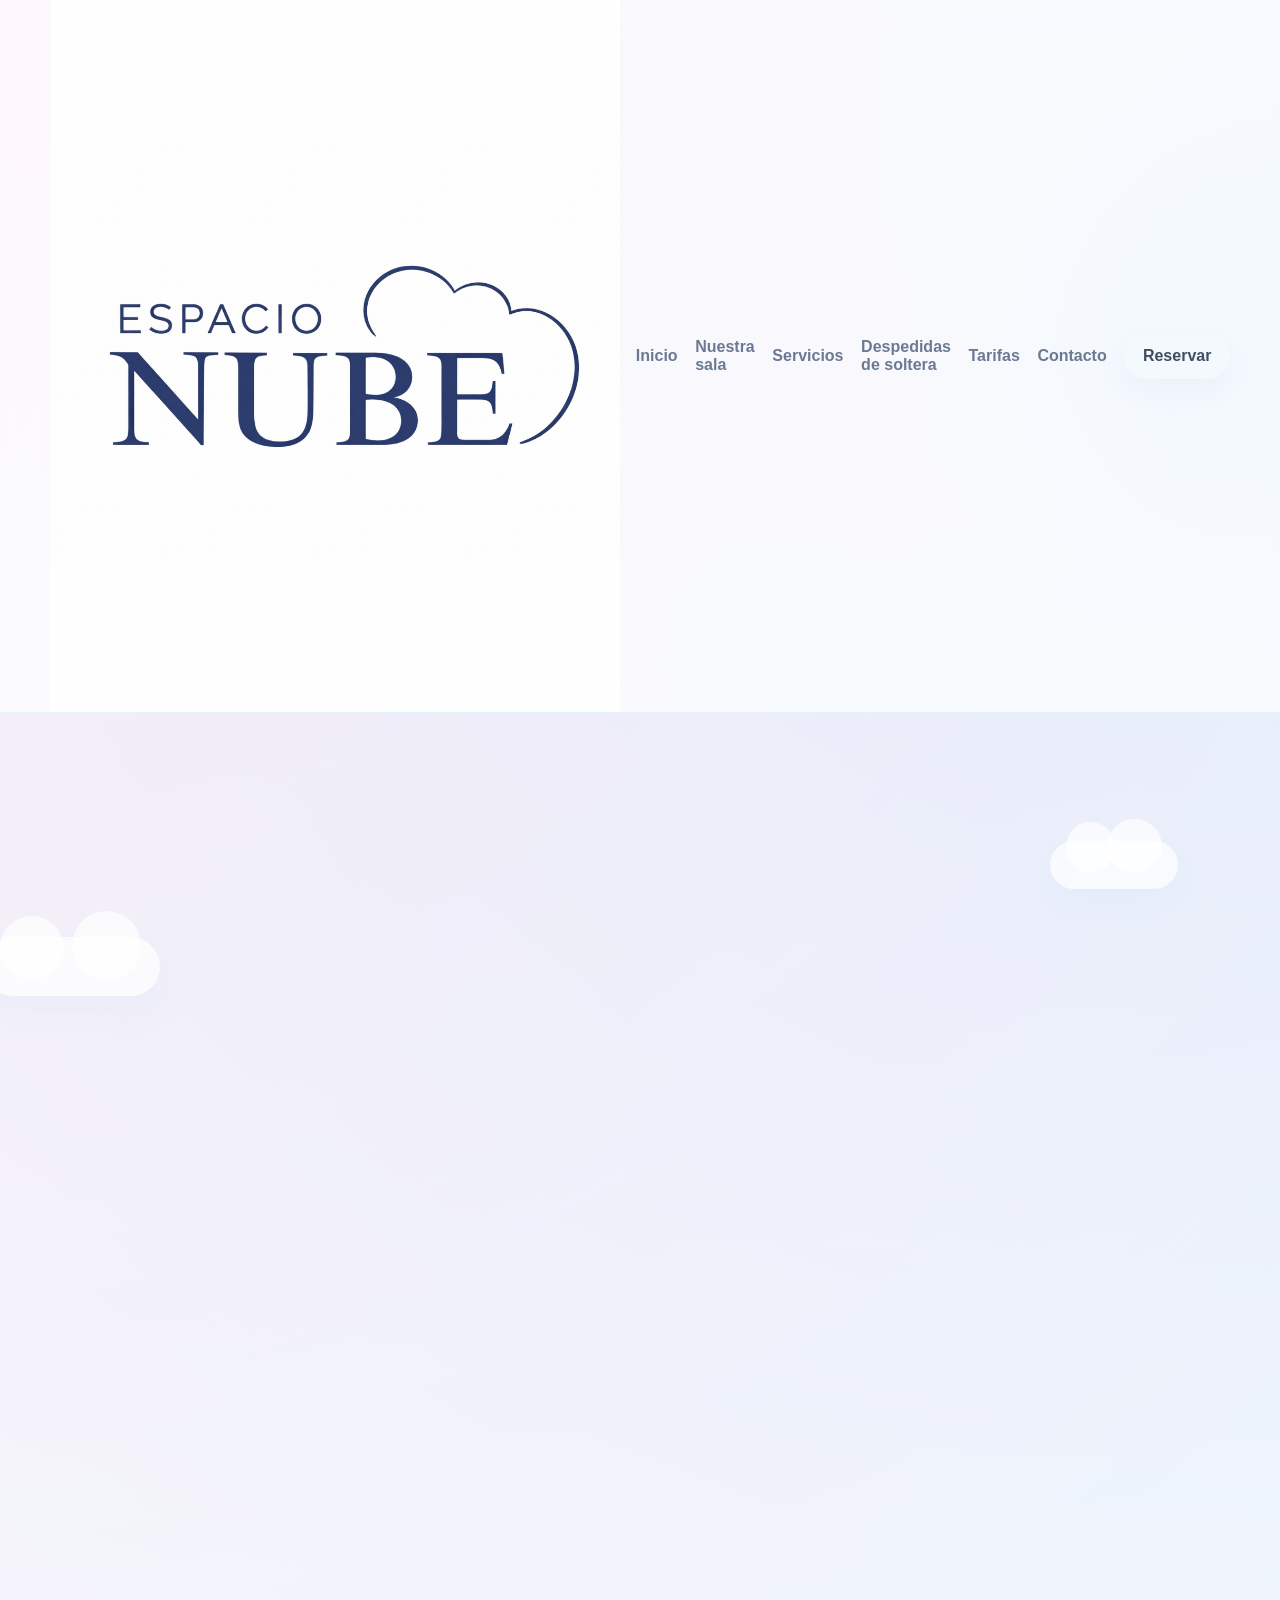
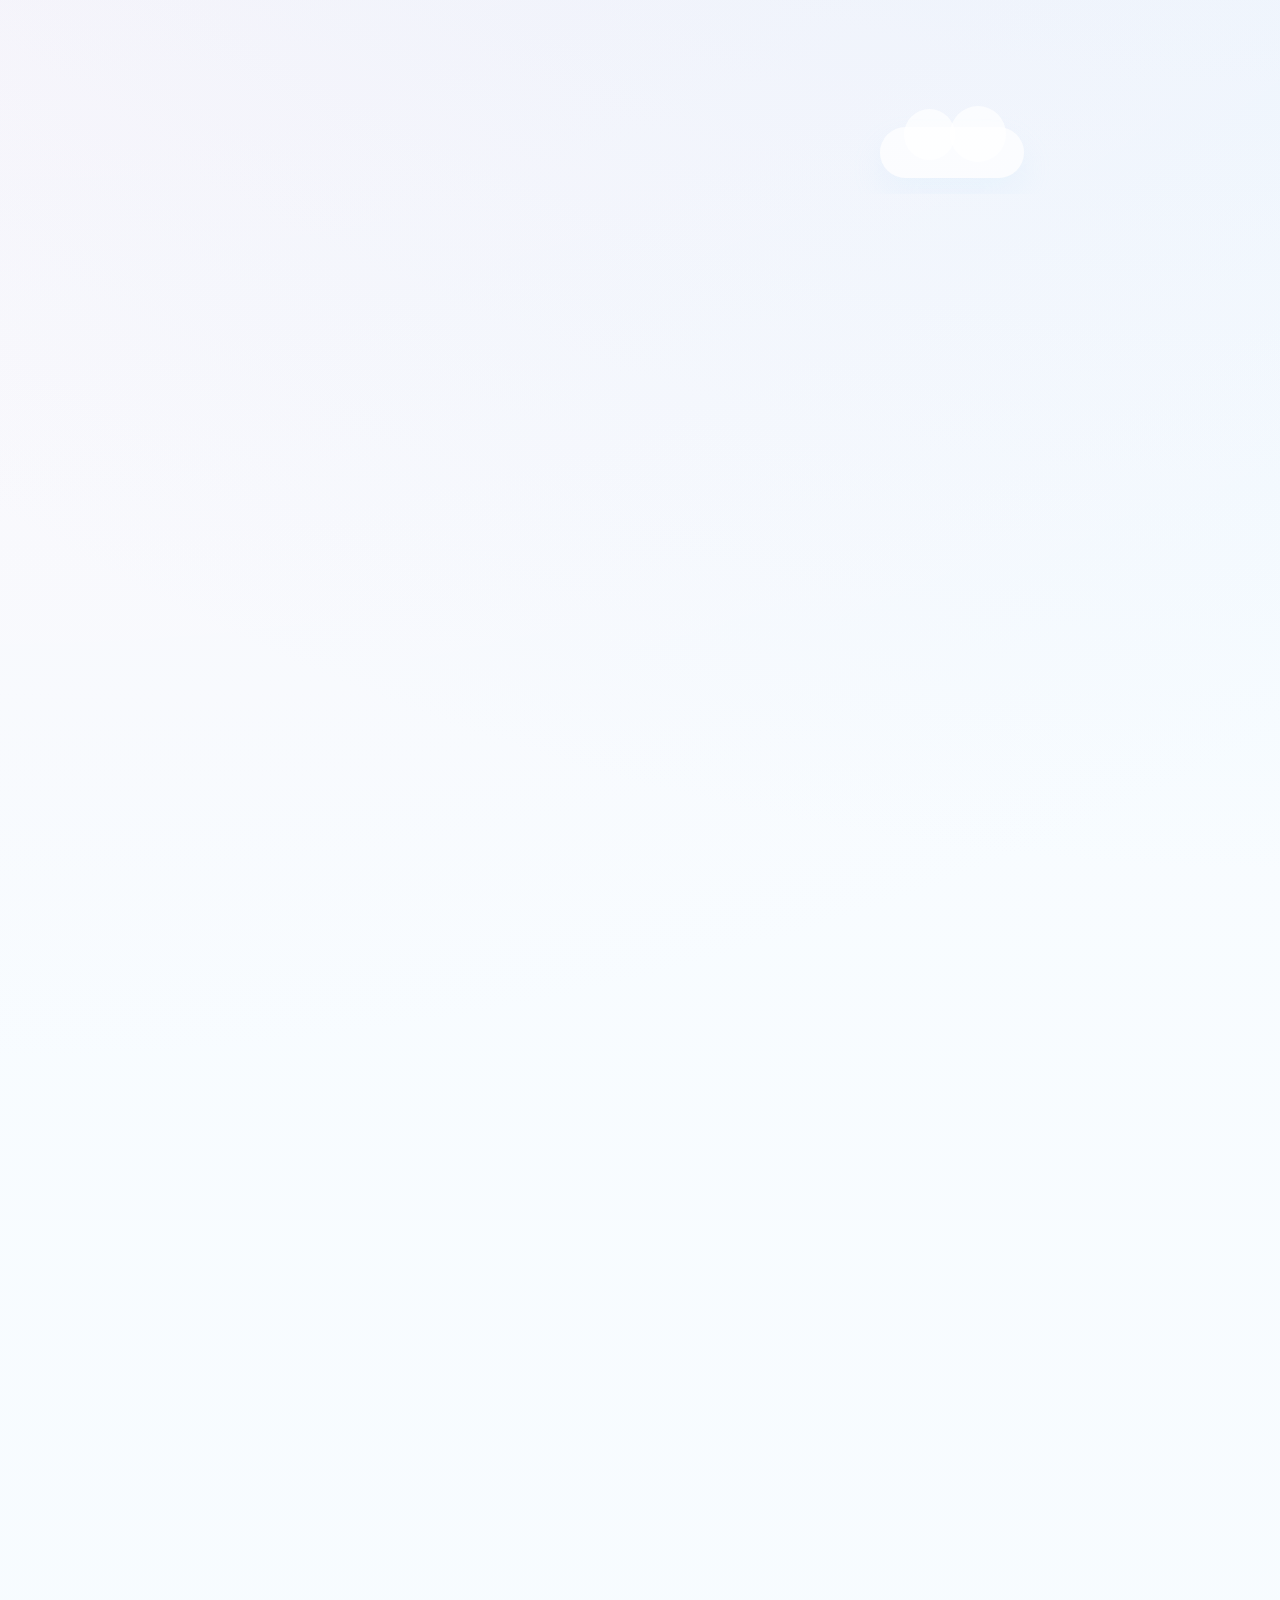
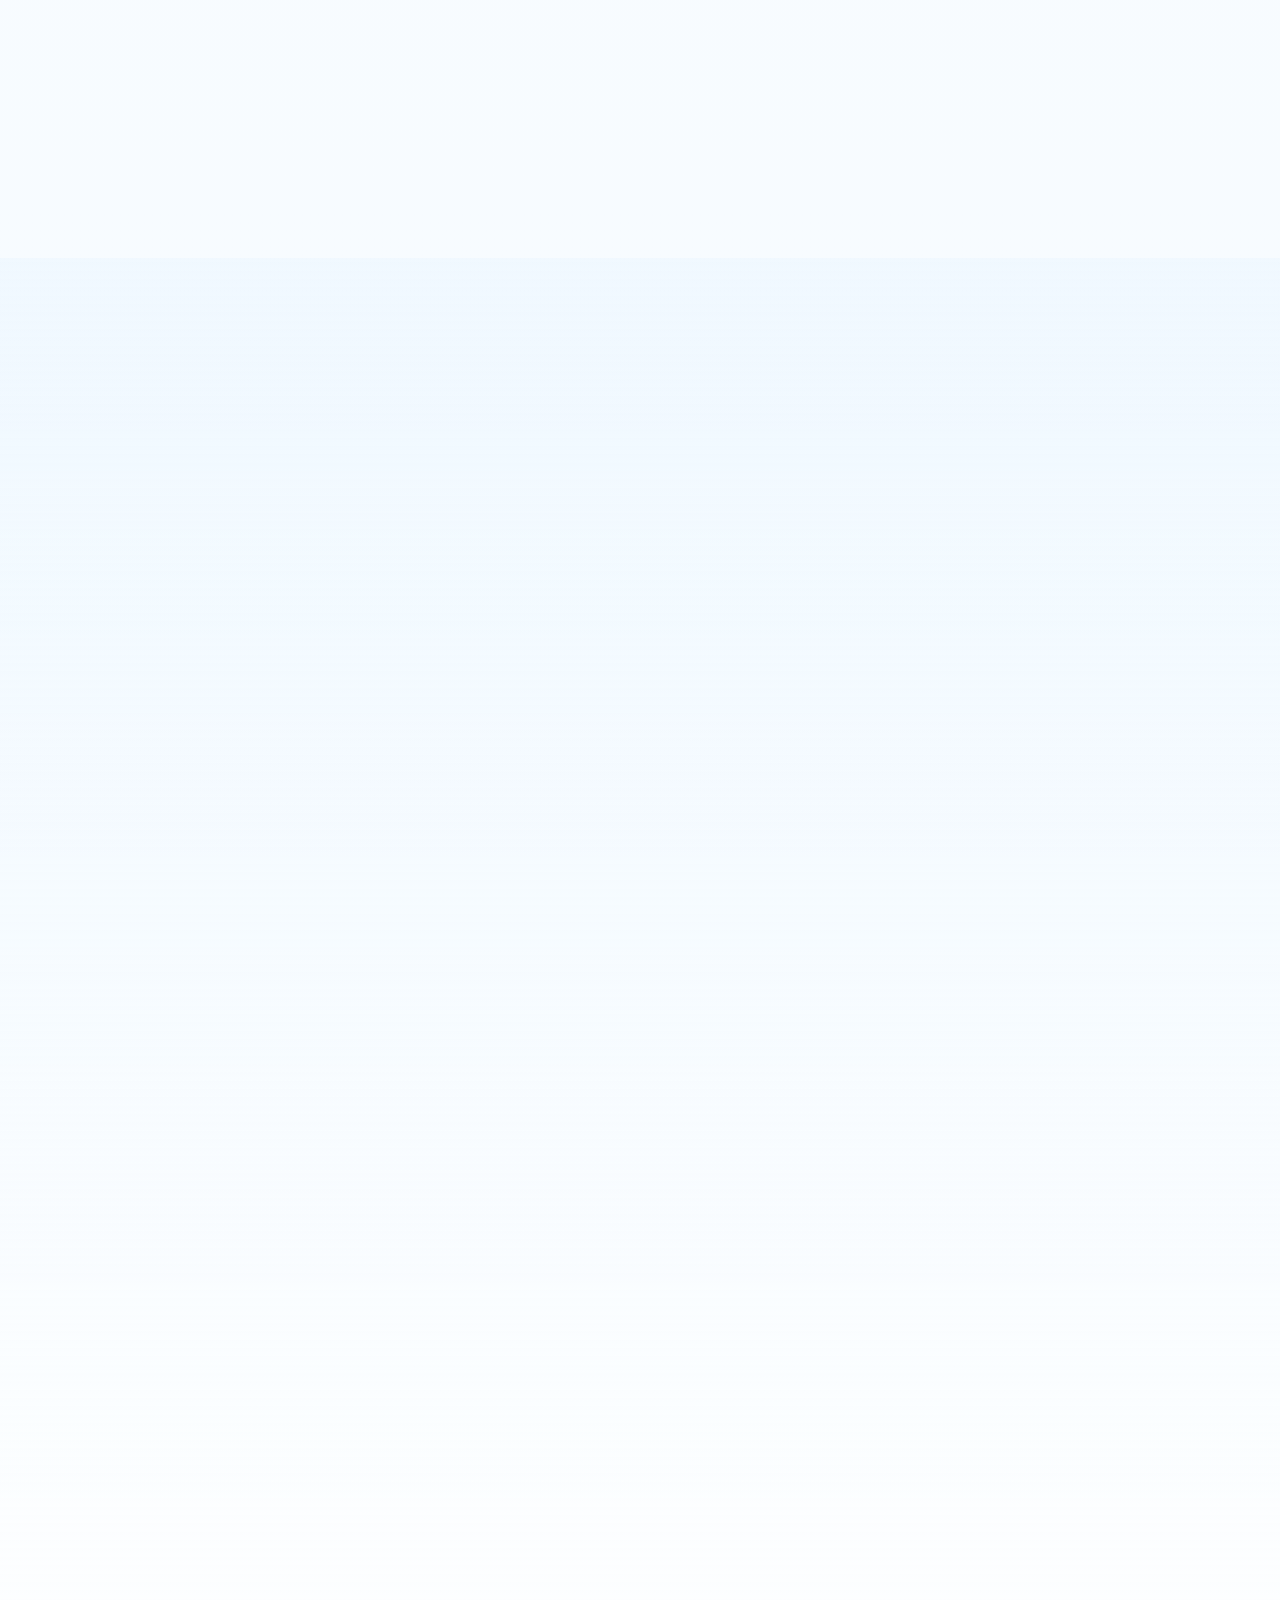
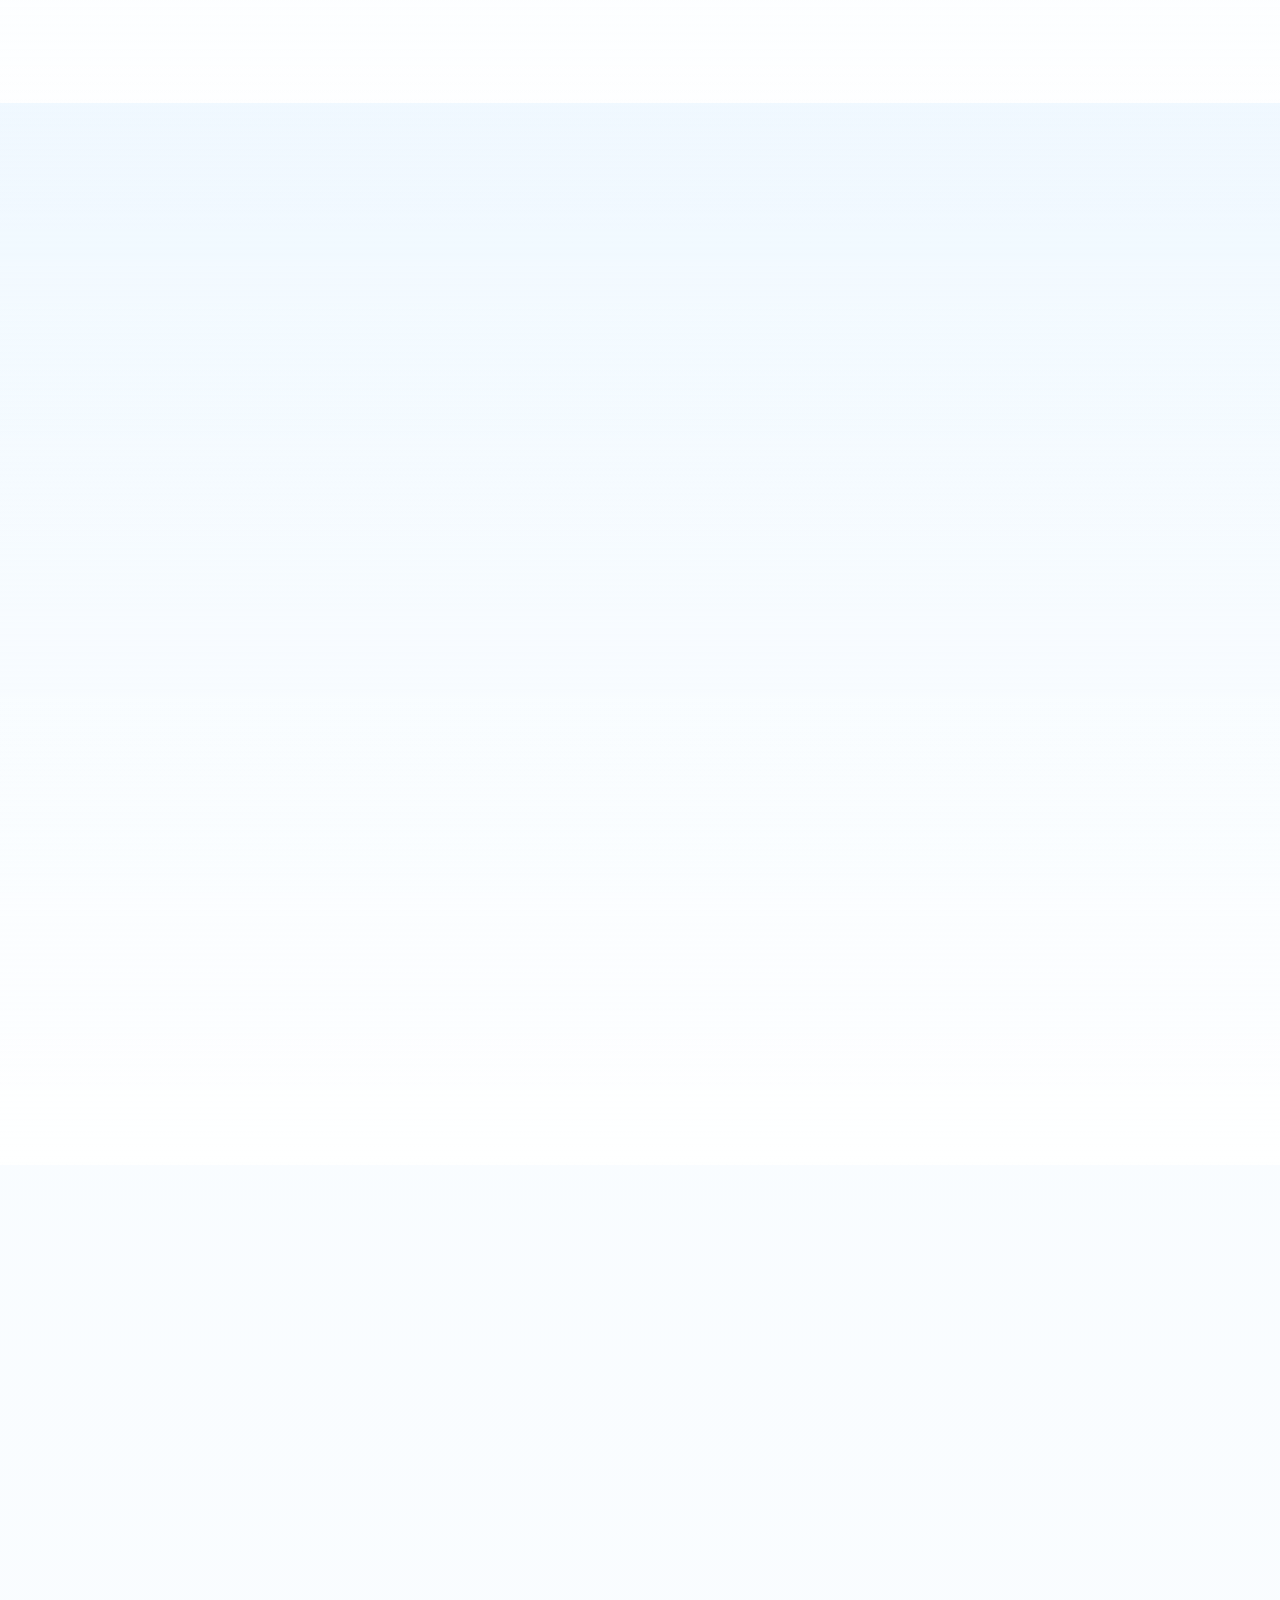
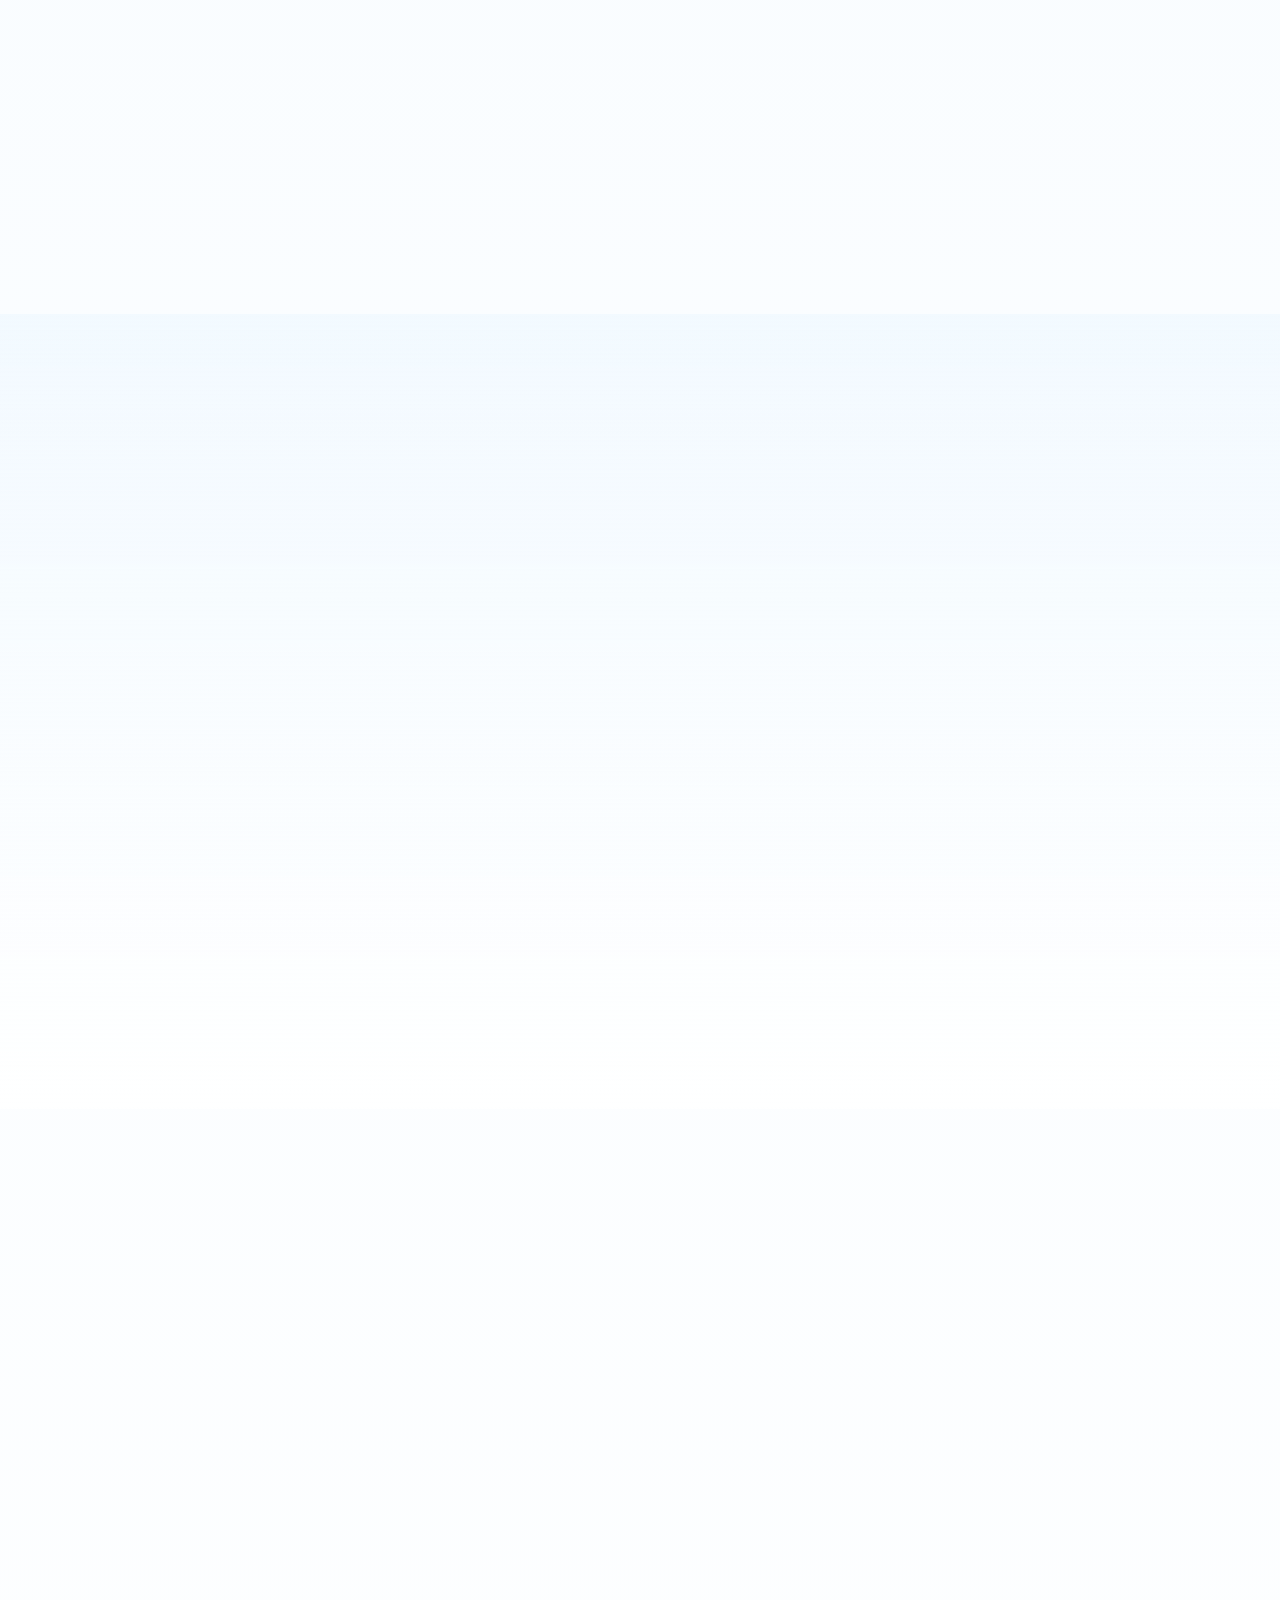
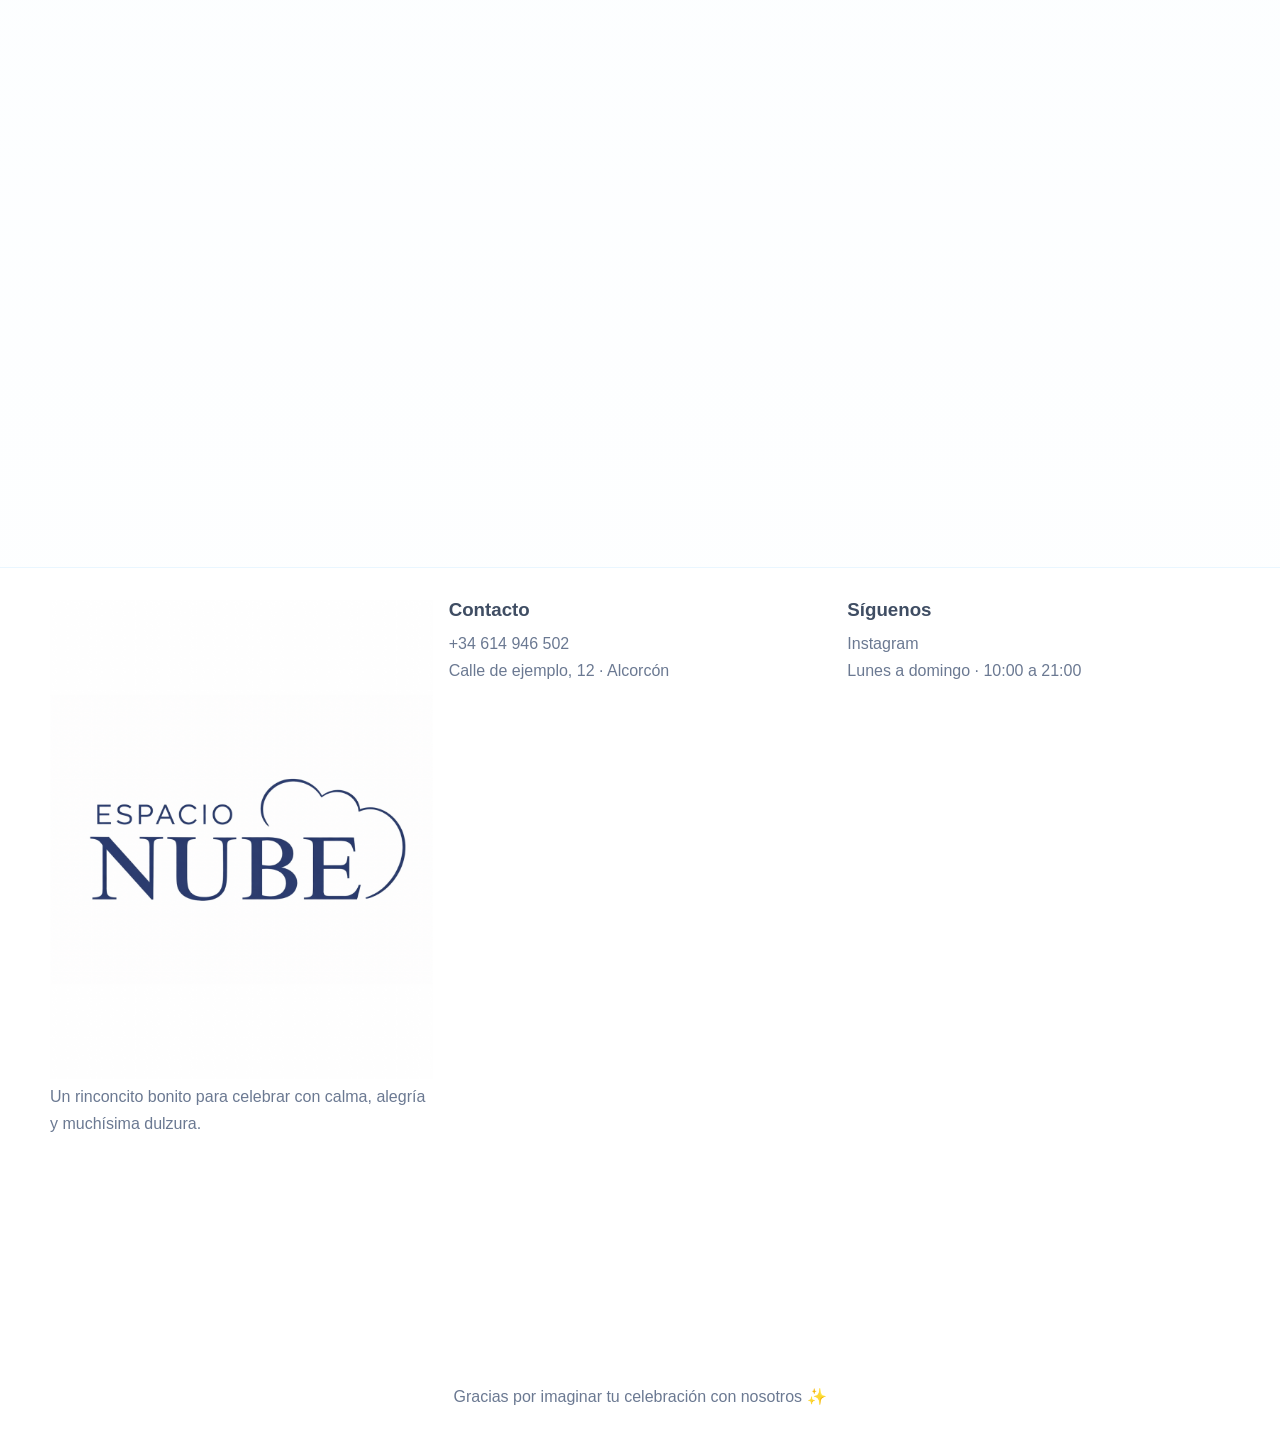
==== commit fa873b19: "Update index.html" ====
--- a/index.html
+++ b/index.html
@@ -8,7 +8,7 @@
   <link rel="preconnect" href="https://fonts.googleapis.com" />
   <link rel="preconnect" href="https://fonts.gstatic.com" crossorigin />
   <link href="https://fonts.googleapis.com/css2?family=Nunito:wght@400;600;700;800&family=Quicksand:wght@500;700&display=swap" rel="stylesheet" />
-  <link rel="stylesheet" href="css/styles.css" />
+  <link rel="stylesheet" href="styles.css" />
 </head>
 <body>
   <div class="page-glow glow-left" aria-hidden="true"></div>
--- a/styles.css
+++ b/styles.css
@@ -0,0 +1,714 @@
+
+:root {
+  --bg: #f8fbff;
+  --surface: rgba(255, 255, 255, 0.85);
+  --surface-strong: #ffffff;
+  --text: #3f4d63;
+  --text-soft: #6b7992;
+  --primary: #bfe5ff;
+  --primary-strong: #8acdf6;
+  --pink: #ffdbe9;
+  --lavender: #e9ddff;
+  --mint: #dff8ee;
+  --yellow: #fff4c9;
+  --border: rgba(160, 197, 228, 0.28);
+  --shadow: 0 20px 45px rgba(133, 177, 219, 0.14);
+  --shadow-soft: 0 12px 28px rgba(133, 177, 219, 0.1);
+  --radius-xl: 32px;
+  --radius-lg: 24px;
+  --radius-md: 18px;
+  --radius-pill: 999px;
+  --max-width: 1180px;
+  --header-height: 84px;
+}
+
+* { box-sizing: border-box; }
+html { scroll-behavior: smooth; }
+body {
+  margin: 0;
+  font-family: 'Nunito', sans-serif;
+  color: var(--text);
+  background:
+    radial-gradient(circle at top left, rgba(255, 219, 233, 0.45), transparent 28%),
+    radial-gradient(circle at top right, rgba(191, 229, 255, 0.55), transparent 26%),
+    linear-gradient(180deg, #fafdff 0%, #f6fbff 48%, #ffffff 100%);
+  min-height: 100vh;
+  cursor: url('../assets/cursor-cloud.png') 6 6, auto;
+}
+
+button, a, input, textarea, .service-card, .gallery-card, .pricing-card, .contact-card, .back-to-top {
+  cursor: url('../assets/cursor-cloud.png') 6 6, pointer;
+}
+
+img { max-width: 100%; display: block; }
+a { color: inherit; text-decoration: none; }
+p { margin: 0; line-height: 1.7; }
+h1, h2, h3 {
+  margin: 0;
+  line-height: 1.1;
+  font-family: 'Quicksand', sans-serif;
+}
+
+ul {
+  margin: 0;
+  padding-left: 1.1rem;
+}
+
+.container {
+  width: min(calc(100% - 2rem), var(--max-width));
+  margin: 0 auto;
+}
+
+.section {
+  position: relative;
+  padding: 5rem 0;
+}
+
+.section-alt {
+  background: linear-gradient(180deg, rgba(191, 229, 255, 0.12), rgba(255, 255, 255, 0.8));
+}
+
+.page-glow {
+  position: fixed;
+  width: 28rem;
+  height: 28rem;
+  border-radius: 50%;
+  filter: blur(60px);
+  pointer-events: none;
+  opacity: 0.55;
+  z-index: -1;
+}
+
+.glow-left {
+  top: -10rem;
+  left: -8rem;
+  background: rgba(255, 219, 233, 0.6);
+}
+
+.glow-right {
+  top: 8rem;
+  right: -12rem;
+  background: rgba(191, 229, 255, 0.55);
+}
+
+.site-header {
+  position: sticky;
+  top: 0;
+  z-index: 50;
+  backdrop-filter: blur(16px);
+  background: rgba(255, 255, 255, 0.7);
+  border-bottom: 1px solid rgba(191, 229, 255, 0.35);
+}
+
+.header-inner {
+  min-height: var(--header-height);
+  display: flex;
+  align-items: center;
+  justify-content: space-between;
+  gap: 1rem;
+}
+
+.logo {
+  display: inline-flex;
+  align-items: center;
+  gap: 0.6rem;
+  font-weight: 800;
+  font-size: 1.1rem;
+}
+
+.logo-cloud {
+  display: inline-grid;
+  place-items: center;
+  width: 2.4rem;
+  height: 2.4rem;
+  border-radius: 50%;
+  background: linear-gradient(135deg, var(--primary), var(--lavender));
+  box-shadow: var(--shadow-soft);
+}
+
+.site-nav {
+  display: flex;
+  align-items: center;
+  gap: 1.1rem;
+}
+
+.site-nav a:not(.btn) {
+  color: var(--text-soft);
+  font-weight: 700;
+  transition: color 0.25s ease, transform 0.25s ease;
+}
+
+.site-nav a:not(.btn):hover { color: var(--text); transform: translateY(-2px); }
+
+.nav-toggle {
+  display: none;
+  width: 3rem;
+  height: 3rem;
+  border: 0;
+  border-radius: 50%;
+  background: var(--surface-strong);
+  box-shadow: var(--shadow-soft);
+  padding: 0.65rem;
+}
+
+.nav-toggle span {
+  display: block;
+  width: 100%;
+  height: 3px;
+  margin: 4px 0;
+  background: var(--text);
+  border-radius: var(--radius-pill);
+}
+
+.hero {
+  position: relative;
+  overflow: clip;
+  padding: 4.5rem 0 3rem;
+}
+
+.hero-grid {
+  display: grid;
+  gap: 2rem;
+  align-items: center;
+}
+
+.eyebrow {
+  display: inline-flex;
+  align-items: center;
+  gap: 0.45rem;
+  font-size: 0.95rem;
+  font-weight: 800;
+  letter-spacing: 0.03em;
+  text-transform: uppercase;
+  color: #6fa9d6;
+  margin-bottom: 1rem;
+}
+
+.hero h1 {
+  font-size: clamp(2.5rem, 7vw, 4.8rem);
+  max-width: 12ch;
+}
+
+.hero-text {
+  max-width: 58ch;
+  margin-top: 1.35rem;
+  color: var(--text-soft);
+  font-size: 1.1rem;
+}
+
+.hero-actions {
+  display: flex;
+  flex-wrap: wrap;
+  gap: 0.9rem;
+  margin-top: 1.8rem;
+}
+
+.btn {
+  display: inline-flex;
+  justify-content: center;
+  align-items: center;
+  gap: 0.5rem;
+  min-height: 3.25rem;
+  padding: 0.9rem 1.4rem;
+  border: 1px solid transparent;
+  border-radius: var(--radius-pill);
+  font-weight: 800;
+  transition: transform 0.25s ease, box-shadow 0.25s ease, background 0.25s ease;
+  box-shadow: var(--shadow-soft);
+}
+
+.btn:hover {
+  transform: translateY(-3px);
+  box-shadow: 0 16px 28px rgba(133, 177, 219, 0.18);
+}
+
+.btn-sm { min-height: 2.8rem; padding: 0.7rem 1.1rem; }
+.btn-large { min-height: 3.5rem; padding-inline: 1.65rem; }
+.full-width { width: 100%; }
+
+.btn-primary {
+  background: linear-gradient(135deg, var(--primary-strong), #c4ecff);
+  color: #21435a;
+}
+
+.btn-secondary {
+  background: rgba(255, 255, 255, 0.9);
+  border-color: rgba(138, 205, 246, 0.25);
+}
+
+.highlights {
+  margin-top: 2rem;
+  display: grid;
+  gap: 1rem;
+}
+
+.highlight-card,
+.visual-card,
+.feature-box,
+.gallery-card,
+.service-card,
+.pricing-card,
+.contact-card,
+.contact-form-card,
+.promo-banner,
+.intro-item {
+  background: var(--surface);
+  border: 1px solid var(--border);
+  box-shadow: var(--shadow);
+  border-radius: var(--radius-xl);
+}
+
+.highlight-card {
+  padding: 1rem 1.15rem;
+}
+
+.highlight-number {
+  display: block;
+  font-size: 1.4rem;
+  font-weight: 800;
+  margin-bottom: 0.15rem;
+}
+
+.highlight-label { color: var(--text-soft); }
+
+.hero-visual { position: relative; }
+
+.main-visual {
+  padding: 1.2rem;
+  position: relative;
+}
+
+.mini-badge {
+  display: inline-flex;
+  align-items: center;
+  padding: 0.6rem 0.95rem;
+  border-radius: var(--radius-pill);
+  font-weight: 800;
+  background: linear-gradient(135deg, var(--yellow), var(--pink));
+  box-shadow: var(--shadow-soft);
+}
+
+.visual-room {
+  margin-top: 1rem;
+  display: grid;
+  gap: 0.9rem;
+  grid-template-columns: 1.35fr 1fr;
+}
+
+.room {
+  min-height: 11rem;
+  border-radius: 26px;
+  background-size: cover;
+  background-position: center;
+  box-shadow: inset 0 0 0 1px rgba(255,255,255,0.75);
+}
+
+.room-1 {
+  grid-row: span 2;
+  background:
+    radial-gradient(circle at 25% 25%, rgba(255,255,255,0.95), transparent 20%),
+    linear-gradient(145deg, #d8f0ff, #ffffff 50%, #ffe4ee 100%);
+}
+
+.room-2 {
+  background: linear-gradient(145deg, #e8ddff, #fdfdff 60%, #dff8ee);
+}
+
+.room-3 {
+  background: linear-gradient(145deg, #fff4c9, #ffffff 55%, #cdeeff);
+}
+
+.visual-footer {
+  padding: 1rem 0.25rem 0.1rem;
+}
+
+.visual-footer p { color: var(--text-soft); margin-top: 0.35rem; }
+
+.cloud {
+  position: absolute;
+  background: rgba(255, 255, 255, 0.7);
+  border-radius: 999px;
+  filter: blur(0.3px);
+  box-shadow: 0 16px 30px rgba(191, 229, 255, 0.16);
+  animation: drift 10s ease-in-out infinite;
+}
+
+.cloud::before,
+.cloud::after {
+  content: '';
+  position: absolute;
+  border-radius: 50%;
+  background: inherit;
+}
+
+.cloud-1 {
+  top: 8rem;
+  right: 8%;
+  width: 8rem;
+  height: 3rem;
+}
+.cloud-1::before { width: 3.1rem; height: 3.1rem; left: 1rem; top: -1.2rem; }
+.cloud-1::after { width: 3.4rem; height: 3.4rem; right: 1rem; top: -1.4rem; }
+
+.cloud-2 {
+  left: -1rem;
+  top: 14rem;
+  width: 11rem;
+  height: 3.7rem;
+  animation-delay: -2s;
+}
+.cloud-2::before { width: 4rem; height: 4rem; left: 1rem; top: -1.35rem; }
+.cloud-2::after { width: 4.3rem; height: 4.3rem; right: 1.2rem; top: -1.65rem; }
+
+.cloud-3 {
+  right: 20%;
+  bottom: 1rem;
+  width: 9rem;
+  height: 3.2rem;
+  animation-delay: -4s;
+}
+.cloud-3::before { width: 3.2rem; height: 3.2rem; left: 1.5rem; top: -1.15rem; }
+.cloud-3::after { width: 3.5rem; height: 3.5rem; right: 1.1rem; top: -1.35rem; }
+
+.intro-strip { padding-top: 0; }
+
+.intro-grid,
+.services-grid,
+.pricing-grid,
+.footer-grid,
+.contact-cards {
+  display: grid;
+  gap: 1rem;
+}
+
+.intro-item {
+  padding: 1.1rem 1.2rem;
+  display: flex;
+  align-items: center;
+  gap: 0.85rem;
+}
+
+.intro-item span,
+.service-icon {
+  width: 3rem;
+  height: 3rem;
+  border-radius: 50%;
+  display: inline-grid;
+  place-items: center;
+  background: linear-gradient(135deg, rgba(191,229,255,0.65), rgba(233,221,255,0.75));
+  box-shadow: var(--shadow-soft);
+  font-size: 1.3rem;
+}
+
+.section-heading {
+  max-width: 44rem;
+  margin-bottom: 2rem;
+}
+
+.section-heading h2 {
+  font-size: clamp(2rem, 5vw, 3.2rem);
+  margin-bottom: 0.9rem;
+}
+
+.section-heading p:last-child { color: var(--text-soft); }
+
+.venue-layout {
+  display: grid;
+  gap: 1.4rem;
+}
+
+.feature-list,
+.gallery {
+  display: grid;
+  gap: 1rem;
+}
+
+.feature-box,
+.service-card,
+.pricing-card,
+.contact-card,
+.contact-form-card {
+  padding: 1.35rem;
+}
+
+.feature-box h3,
+.gallery-content h3,
+.service-card h3,
+.pricing-card h3,
+.contact-card h3,
+.contact-form-card h3,
+.site-footer h3 {
+  margin-bottom: 0.55rem;
+}
+
+.feature-box p,
+.gallery-content p,
+.service-card p,
+.pricing-card li,
+.contact-card p,
+.contact-form-card small,
+.site-footer p {
+  color: var(--text-soft);
+}
+
+.gallery-card {
+  overflow: hidden;
+}
+
+.gallery-art {
+  min-height: 13rem;
+  background-size: cover;
+  background-position: center;
+}
+
+.art-1 {
+  background:
+    radial-gradient(circle at 20% 20%, rgba(255,255,255,0.8), transparent 18%),
+    linear-gradient(145deg, #d9f2ff, #ffffff 48%, #fcdceb);
+}
+.art-2 {
+  background:
+    radial-gradient(circle at 80% 25%, rgba(255,255,255,0.8), transparent 18%),
+    linear-gradient(145deg, #e9ddff, #ffffff 48%, #fff3c8);
+}
+.art-3 {
+  background:
+    radial-gradient(circle at 30% 35%, rgba(255,255,255,0.8), transparent 18%),
+    linear-gradient(145deg, #dff8ee, #ffffff 48%, #cfeeff);
+}
+
+.gallery-content { padding: 1.2rem; }
+
+.service-card,
+.pricing-card,
+.contact-form-card { height: 100%; }
+
+.service-card p { margin-top: 0.5rem; }
+
+.pricing-card {
+  position: relative;
+}
+
+.pricing-card ul {
+  display: grid;
+  gap: 0.5rem;
+  margin: 1rem 0 1.35rem;
+}
+
+.price {
+  margin-top: 0.85rem;
+  font-size: 2rem;
+  font-weight: 800;
+  color: #5a7691;
+}
+
+.pricing-tag {
+  display: inline-flex;
+  width: fit-content;
+  margin-bottom: 1rem;
+  padding: 0.45rem 0.8rem;
+  border-radius: var(--radius-pill);
+  background: rgba(191, 229, 255, 0.5);
+  font-size: 0.9rem;
+  font-weight: 800;
+}
+
+.promo { background: linear-gradient(135deg, var(--pink), var(--yellow)); }
+
+.featured {
+  background: linear-gradient(180deg, rgba(255, 255, 255, 0.92), rgba(191, 229, 255, 0.2));
+  transform: translateY(-0.25rem);
+}
+
+.promo-banner {
+  margin-top: 1.4rem;
+  padding: 1.2rem 1.4rem;
+  background: linear-gradient(135deg, rgba(255,219,233,0.55), rgba(191,229,255,0.4));
+}
+
+.contact-layout {
+  display: grid;
+  gap: 1.5rem;
+}
+
+.contact-cards { margin: 1.5rem 0; }
+
+.contact-card a {
+  font-size: 1.1rem;
+  font-weight: 800;
+}
+
+form {
+  display: grid;
+  gap: 0.9rem;
+}
+
+label {
+  display: grid;
+  gap: 0.45rem;
+  font-weight: 700;
+}
+
+input,
+textarea {
+  width: 100%;
+  border: 1px solid rgba(160, 197, 228, 0.35);
+  border-radius: 18px;
+  padding: 0.95rem 1rem;
+  font: inherit;
+  color: var(--text);
+  background: rgba(255, 255, 255, 0.95);
+  outline: none;
+  transition: border-color 0.25s ease, box-shadow 0.25s ease, transform 0.25s ease;
+}
+
+input:focus,
+textarea:focus {
+  border-color: rgba(138, 205, 246, 0.9);
+  box-shadow: 0 0 0 4px rgba(191, 229, 255, 0.35);
+  transform: translateY(-1px);
+}
+
+.site-footer {
+  padding: 2rem 0 1.5rem;
+  border-top: 1px solid rgba(191, 229, 255, 0.35);
+  background: rgba(255, 255, 255, 0.75);
+}
+
+.footer-note {
+  text-align: center;
+  margin-top: 1.4rem;
+  color: var(--text-soft);
+}
+
+.back-to-top {
+  position: fixed;
+  right: 1rem;
+  bottom: 1rem;
+  width: 3.25rem;
+  height: 3.25rem;
+  border: 0;
+  border-radius: 50%;
+  background: var(--surface-strong);
+  box-shadow: var(--shadow);
+  font-size: 1.1rem;
+  opacity: 0;
+  visibility: hidden;
+  transform: translateY(10px);
+  transition: opacity 0.25s ease, visibility 0.25s ease, transform 0.25s ease;
+  z-index: 30;
+}
+
+.back-to-top.is-visible {
+  opacity: 1;
+  visibility: visible;
+  transform: translateY(0);
+}
+
+.reveal {
+  opacity: 0;
+  transform: translateY(20px);
+  transition: opacity 0.8s ease, transform 0.8s ease;
+}
+
+.reveal.is-visible {
+  opacity: 1;
+  transform: translateY(0);
+}
+
+.delay-1 { transition-delay: 0.1s; }
+.delay-2 { transition-delay: 0.2s; }
+.delay-3 { transition-delay: 0.3s; }
+
+.floating-card {
+  animation: floaty 6s ease-in-out infinite;
+}
+
+@keyframes floaty {
+  0%, 100% { transform: translateY(0); }
+  50% { transform: translateY(-6px); }
+}
+
+@keyframes drift {
+  0%, 100% { transform: translate3d(0, 0, 0); }
+  50% { transform: translate3d(0, -8px, 0); }
+}
+
+@media (prefers-reduced-motion: reduce) {
+  html { scroll-behavior: auto; }
+  *, *::before, *::after {
+    animation: none !important;
+    transition: none !important;
+  }
+  .reveal { opacity: 1; transform: none; }
+}
+
+@media (min-width: 700px) {
+  .hero-grid,
+  .venue-layout,
+  .contact-layout {
+    grid-template-columns: 1.05fr 0.95fr;
+  }
+
+  .highlights,
+  .intro-grid,
+  .services-grid,
+  .pricing-grid,
+  .footer-grid,
+  .contact-cards {
+    grid-template-columns: repeat(3, minmax(0, 1fr));
+  }
+
+  .services-grid { grid-template-columns: repeat(2, minmax(0, 1fr)); }
+
+  .gallery {
+    grid-template-columns: repeat(2, minmax(0, 1fr));
+  }
+
+  .large-card { grid-column: span 2; }
+}
+
+@media (min-width: 1024px) {
+  .section { padding: 6rem 0; }
+  .services-grid { grid-template-columns: repeat(4, minmax(0, 1fr)); }
+  .pricing-grid { grid-template-columns: repeat(3, minmax(0, 1fr)); }
+  .intro-grid { grid-template-columns: repeat(3, minmax(0, 1fr)); }
+}
+
+@media (max-width: 899px) {
+  .nav-toggle { display: inline-block; }
+
+  .site-nav {
+    position: absolute;
+    top: calc(100% + 0.6rem);
+    left: 1rem;
+    right: 1rem;
+    padding: 1rem;
+    border-radius: 24px;
+    background: rgba(255, 255, 255, 0.96);
+    border: 1px solid var(--border);
+    box-shadow: var(--shadow);
+    flex-direction: column;
+    align-items: stretch;
+    opacity: 0;
+    visibility: hidden;
+    transform: translateY(-8px);
+    transition: opacity 0.25s ease, transform 0.25s ease, visibility 0.25s ease;
+  }
+
+  .site-nav.is-open {
+    opacity: 1;
+    visibility: visible;
+    transform: translateY(0);
+  }
+
+  .site-nav .btn { width: 100%; }
+}
+
+@media (max-width: 699px) {
+  :root { --header-height: 76px; }
+  .section { padding: 4.5rem 0; }
+  .hero { padding-top: 3.5rem; }
+  .hero h1 { max-width: 10ch; }
+  .featured { transform: none; }
+}
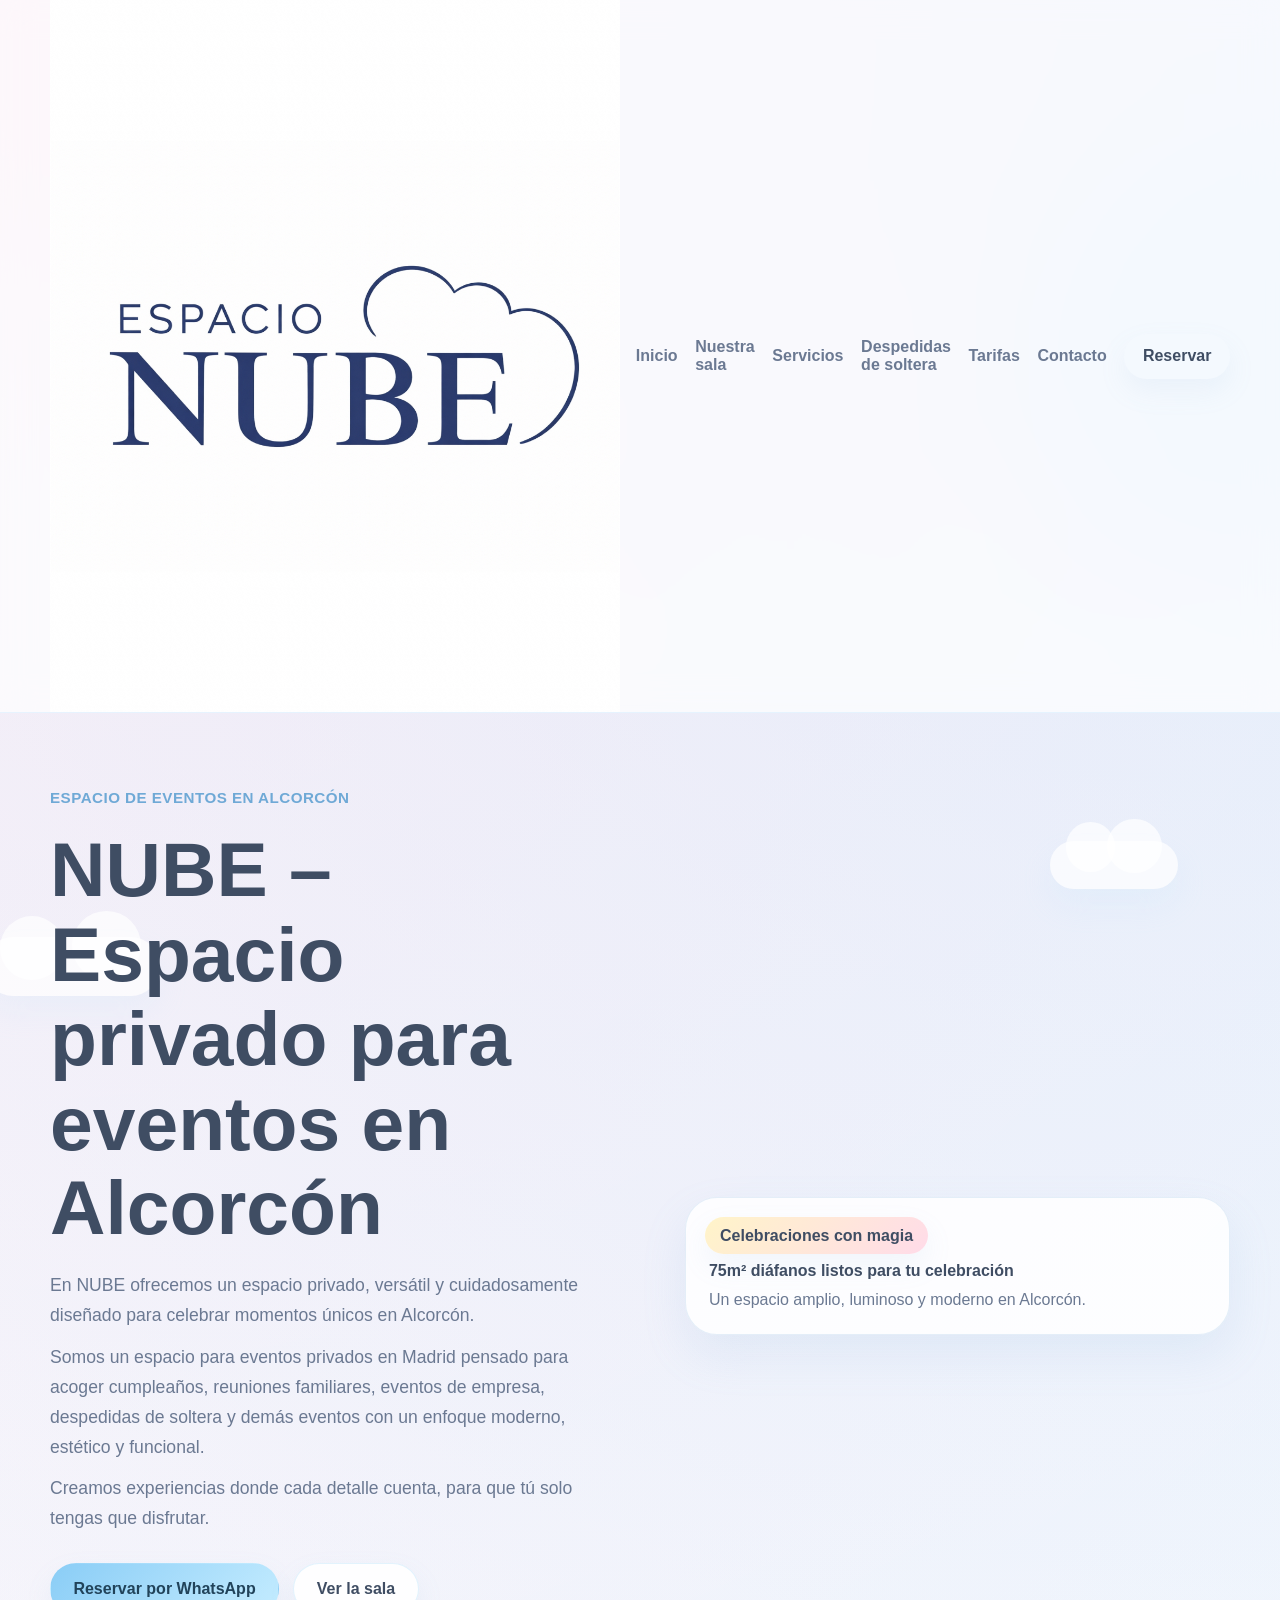
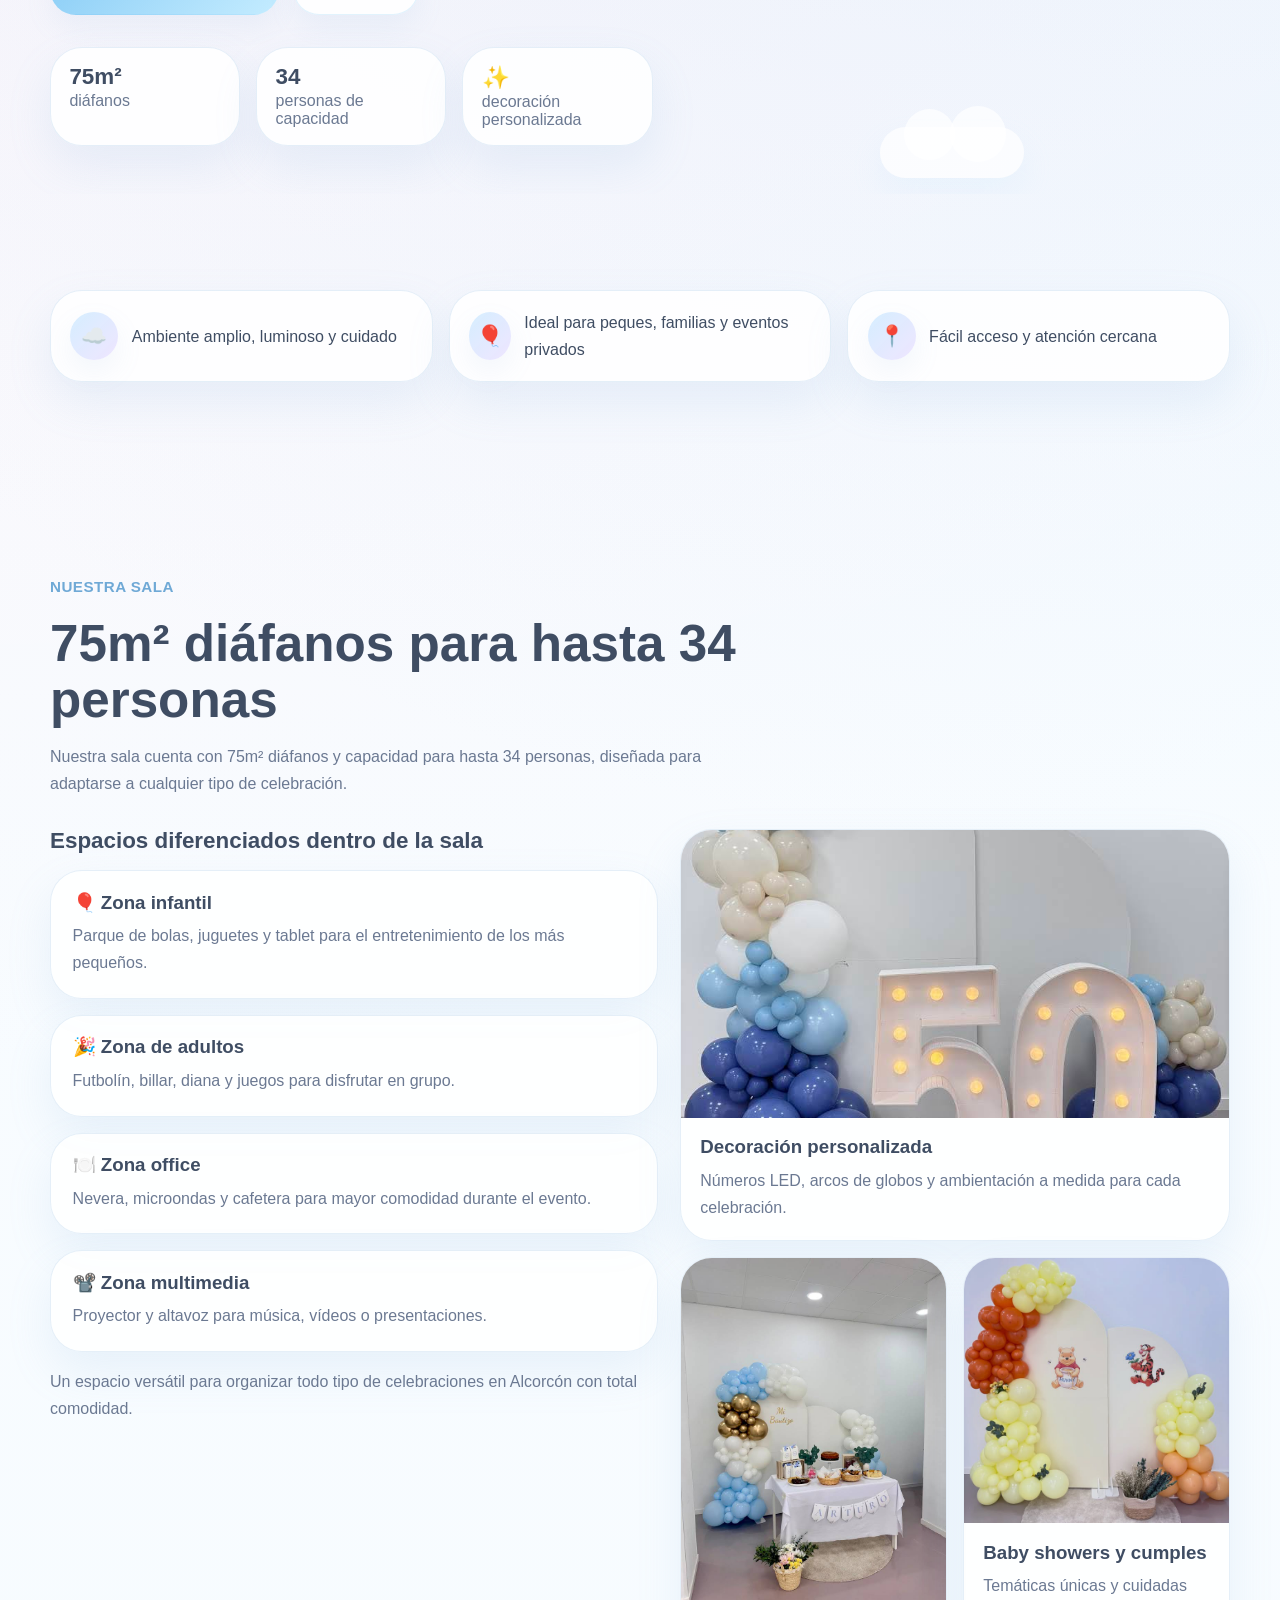
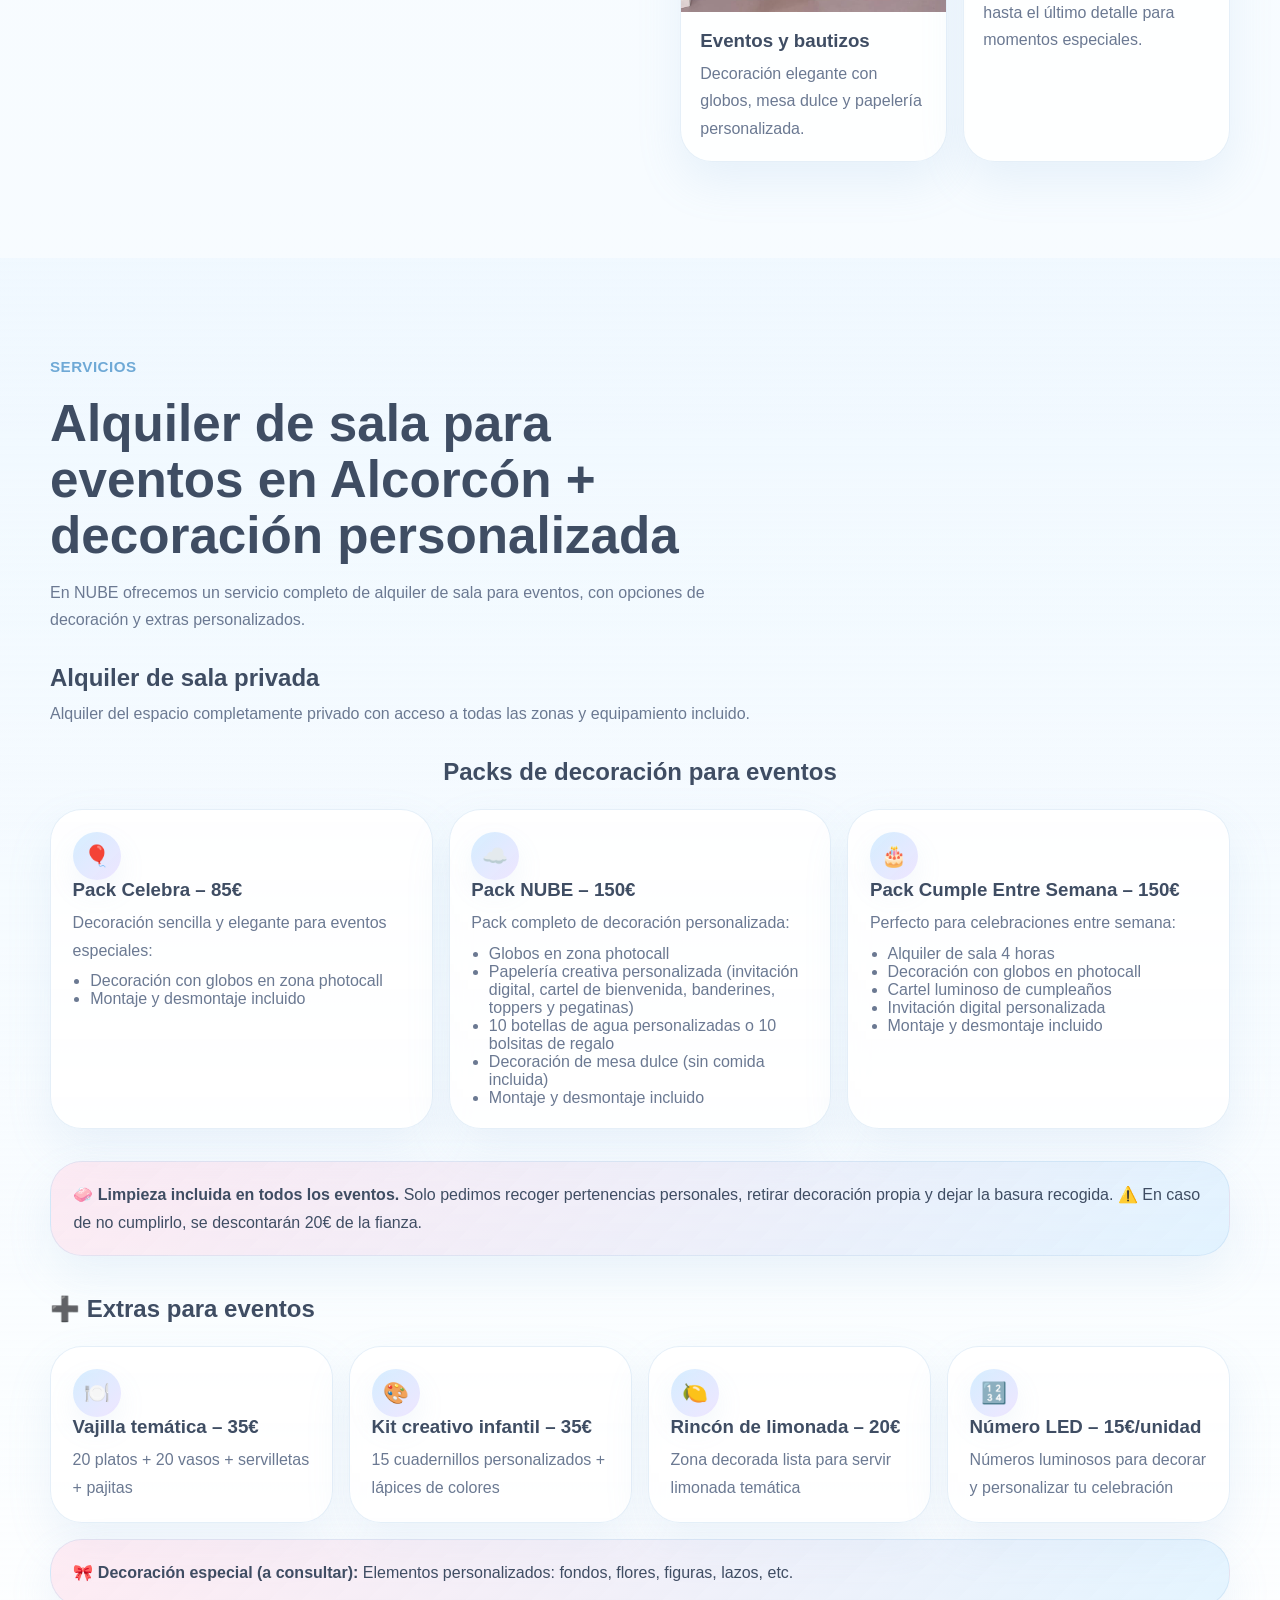
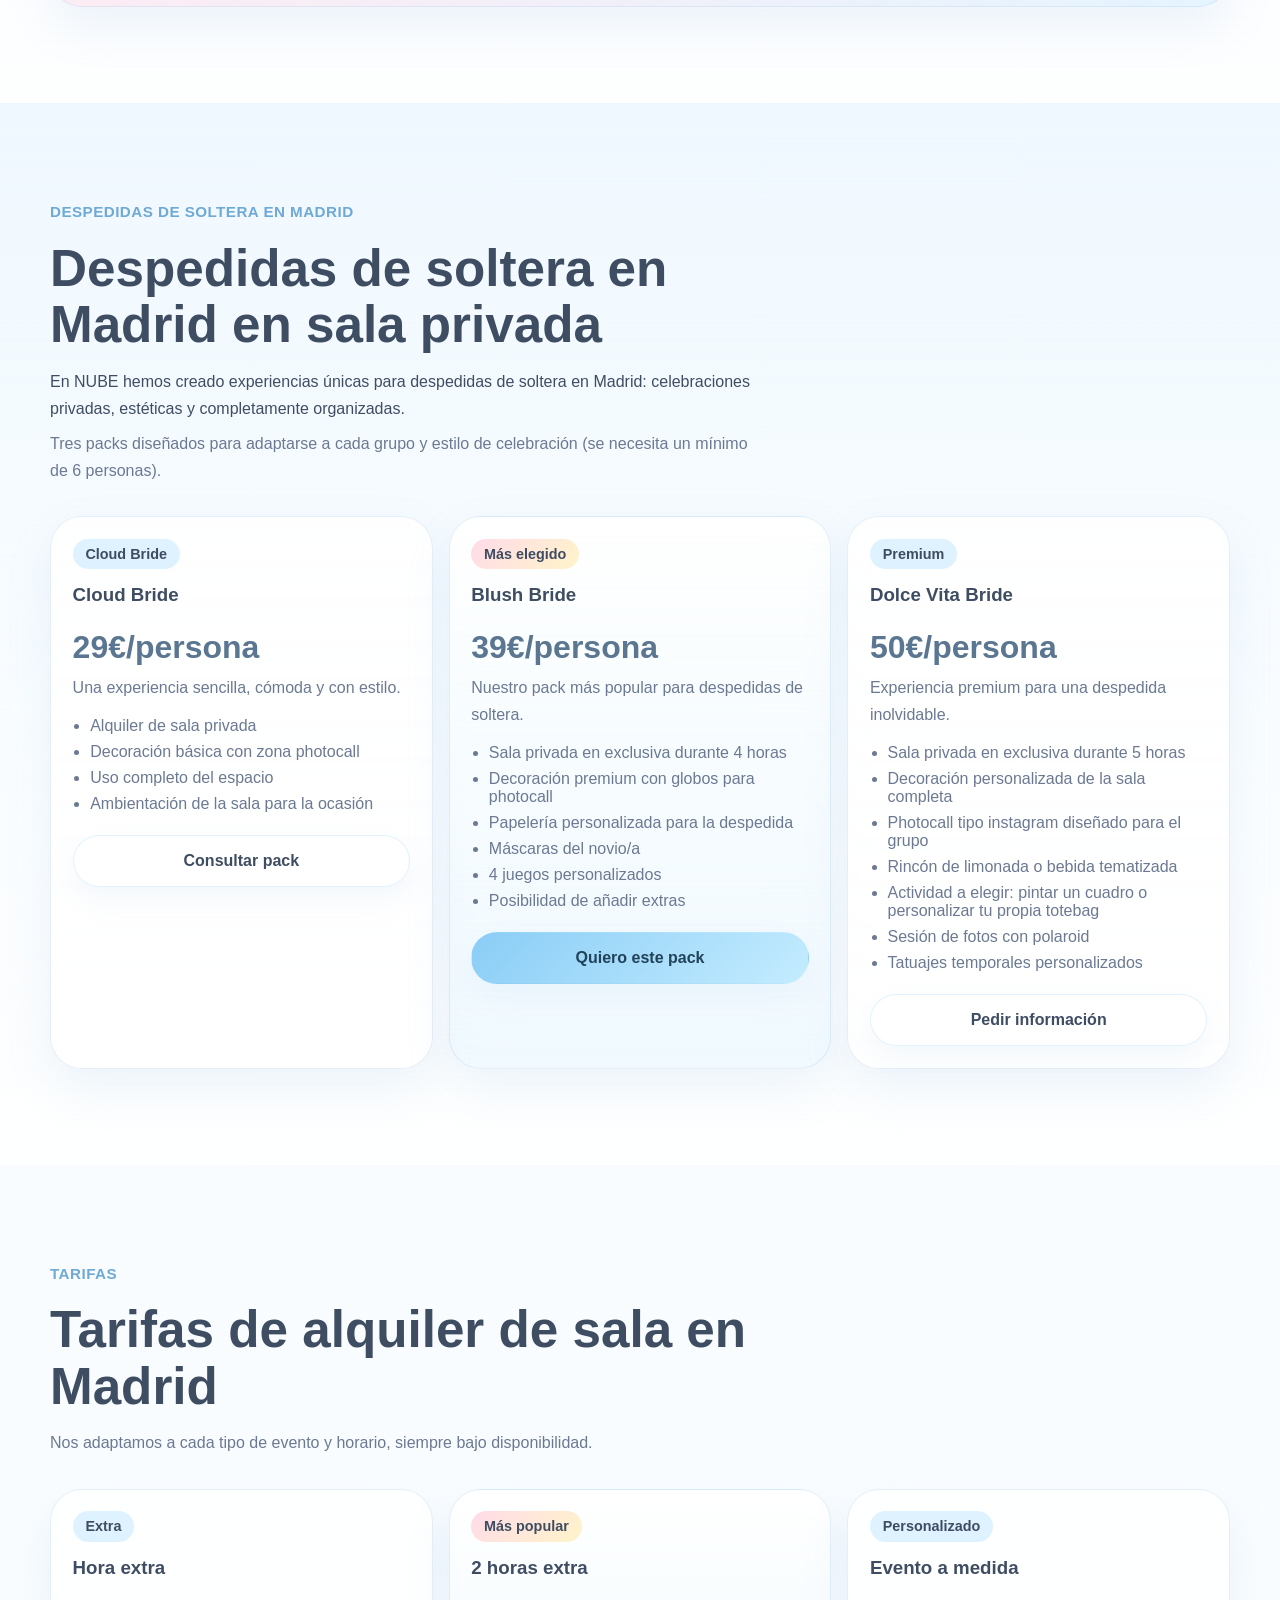
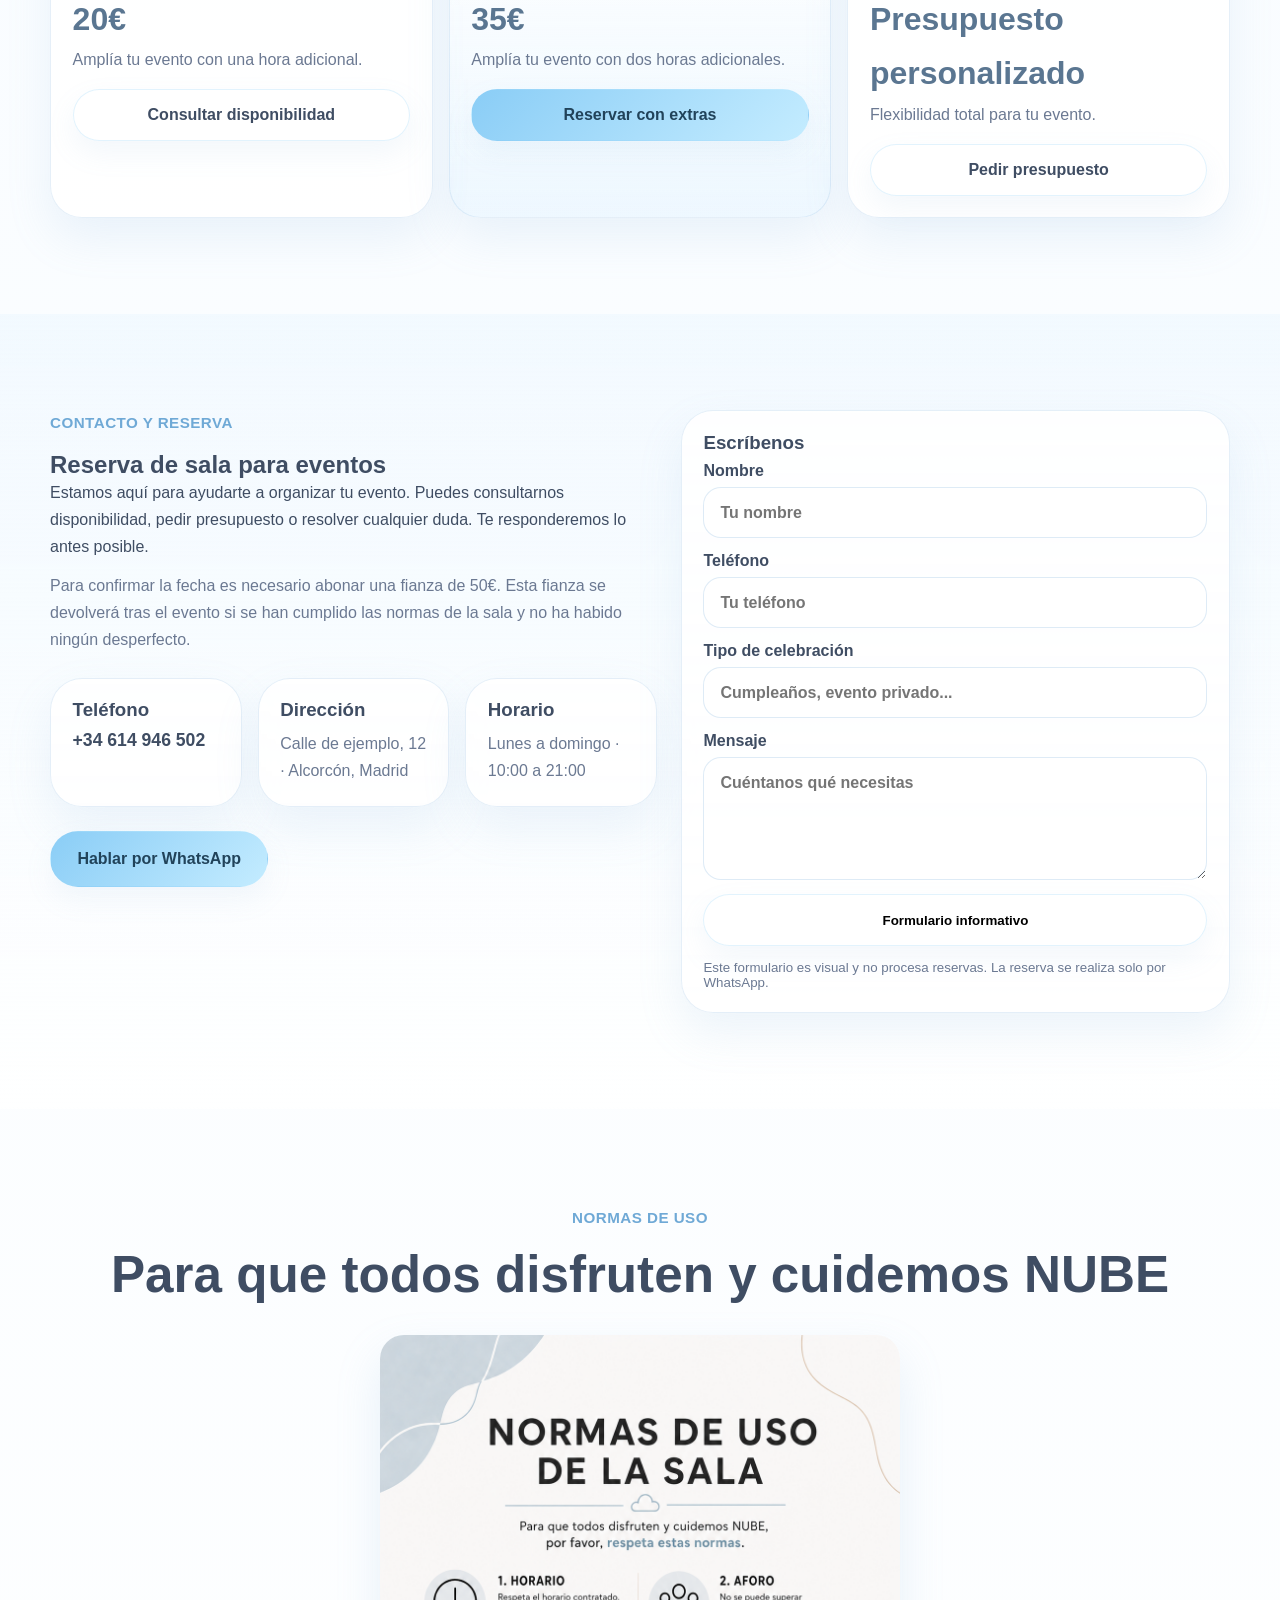
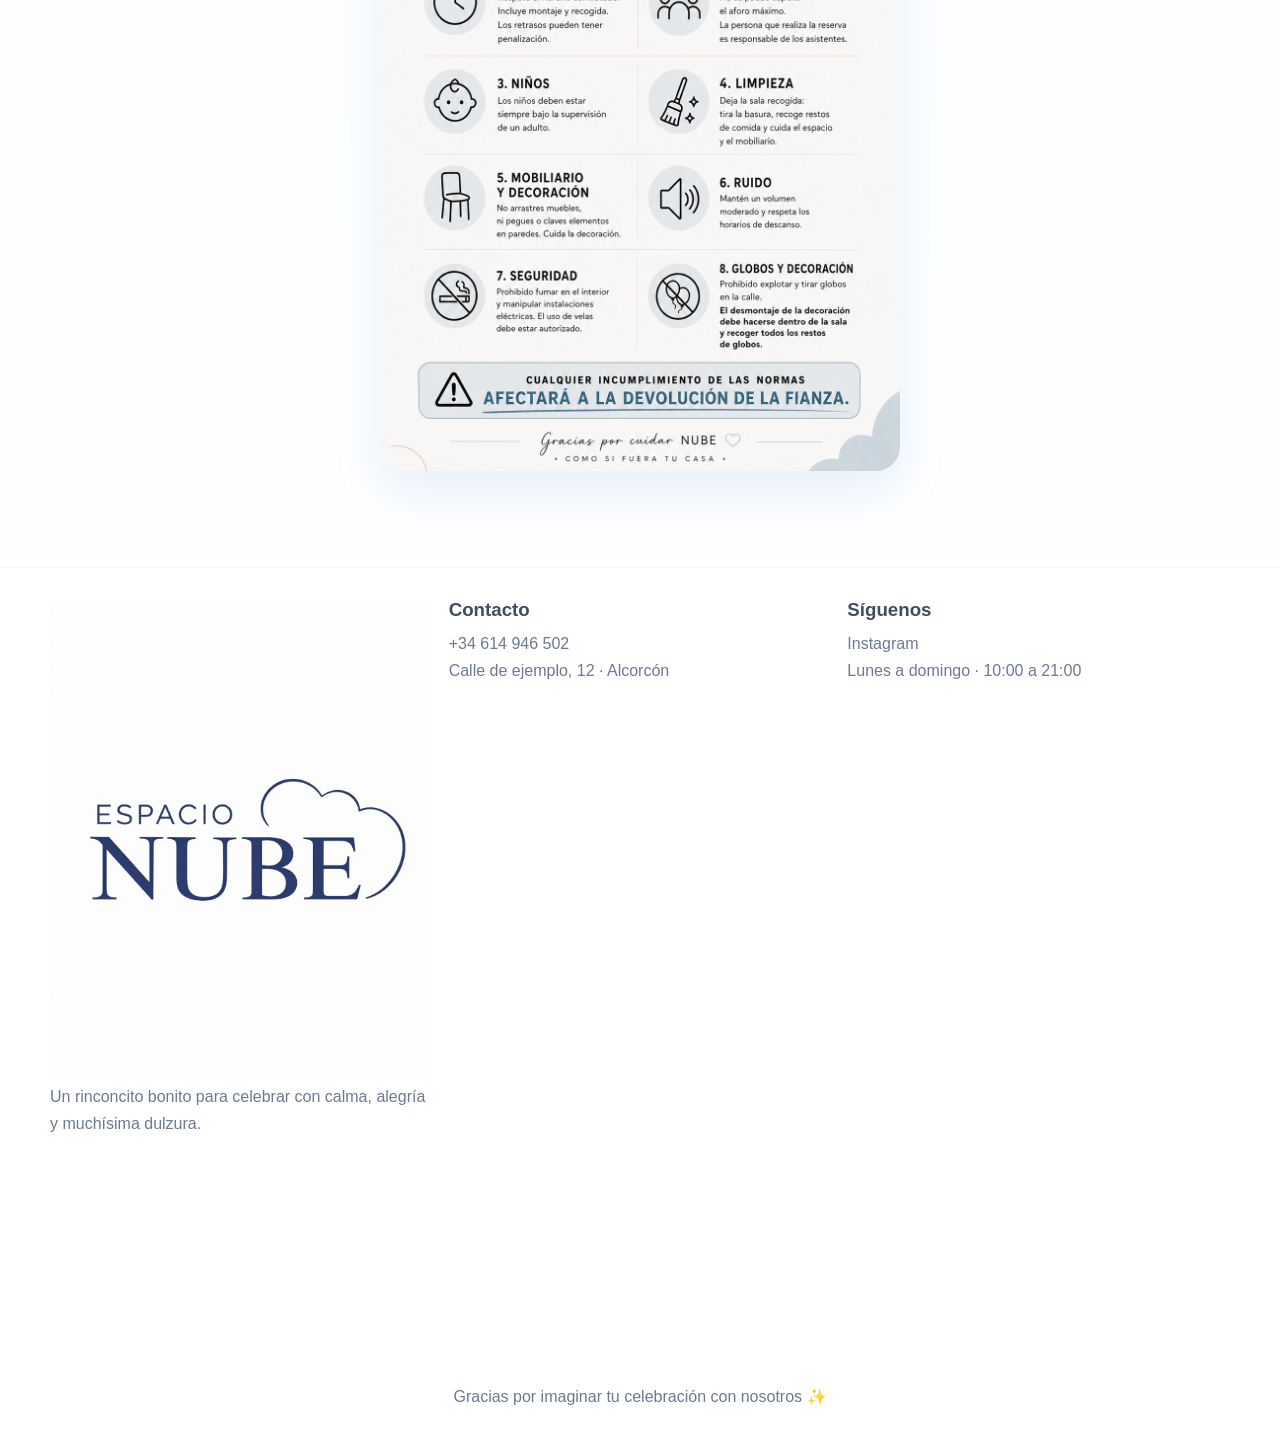
==== commit d8e652a2: "Update index.html" ====
--- a/index.html
+++ b/index.html
@@ -8,7 +8,7 @@
   <link rel="preconnect" href="https://fonts.googleapis.com" />
   <link rel="preconnect" href="https://fonts.gstatic.com" crossorigin />
   <link href="https://fonts.googleapis.com/css2?family=Nunito:wght@400;600;700;800&family=Quicksand:wght@500;700&display=swap" rel="stylesheet" />
-  <link rel="stylesheet" href="styles.css" />
+  <link rel="stylesheet" href="css/styles.css" />
 </head>
 <body>
   <div class="page-glow glow-left" aria-hidden="true"></div>
--- a/css/styles.css
+++ b/css/styles.css
@@ -0,0 +1,714 @@
+
+:root {
+  --bg: #f8fbff;
+  --surface: rgba(255, 255, 255, 0.85);
+  --surface-strong: #ffffff;
+  --text: #3f4d63;
+  --text-soft: #6b7992;
+  --primary: #bfe5ff;
+  --primary-strong: #8acdf6;
+  --pink: #ffdbe9;
+  --lavender: #e9ddff;
+  --mint: #dff8ee;
+  --yellow: #fff4c9;
+  --border: rgba(160, 197, 228, 0.28);
+  --shadow: 0 20px 45px rgba(133, 177, 219, 0.14);
+  --shadow-soft: 0 12px 28px rgba(133, 177, 219, 0.1);
+  --radius-xl: 32px;
+  --radius-lg: 24px;
+  --radius-md: 18px;
+  --radius-pill: 999px;
+  --max-width: 1180px;
+  --header-height: 84px;
+}
+
+* { box-sizing: border-box; }
+html { scroll-behavior: smooth; }
+body {
+  margin: 0;
+  font-family: 'Nunito', sans-serif;
+  color: var(--text);
+  background:
+    radial-gradient(circle at top left, rgba(255, 219, 233, 0.45), transparent 28%),
+    radial-gradient(circle at top right, rgba(191, 229, 255, 0.55), transparent 26%),
+    linear-gradient(180deg, #fafdff 0%, #f6fbff 48%, #ffffff 100%);
+  min-height: 100vh;
+  cursor: url('../assets/cursor-cloud.png') 6 6, auto;
+}
+
+button, a, input, textarea, .service-card, .gallery-card, .pricing-card, .contact-card, .back-to-top {
+  cursor: url('../assets/cursor-cloud.png') 6 6, pointer;
+}
+
+img { max-width: 100%; display: block; }
+a { color: inherit; text-decoration: none; }
+p { margin: 0; line-height: 1.7; }
+h1, h2, h3 {
+  margin: 0;
+  line-height: 1.1;
+  font-family: 'Quicksand', sans-serif;
+}
+
+ul {
+  margin: 0;
+  padding-left: 1.1rem;
+}
+
+.container {
+  width: min(calc(100% - 2rem), var(--max-width));
+  margin: 0 auto;
+}
+
+.section {
+  position: relative;
+  padding: 5rem 0;
+}
+
+.section-alt {
+  background: linear-gradient(180deg, rgba(191, 229, 255, 0.12), rgba(255, 255, 255, 0.8));
+}
+
+.page-glow {
+  position: fixed;
+  width: 28rem;
+  height: 28rem;
+  border-radius: 50%;
+  filter: blur(60px);
+  pointer-events: none;
+  opacity: 0.55;
+  z-index: -1;
+}
+
+.glow-left {
+  top: -10rem;
+  left: -8rem;
+  background: rgba(255, 219, 233, 0.6);
+}
+
+.glow-right {
+  top: 8rem;
+  right: -12rem;
+  background: rgba(191, 229, 255, 0.55);
+}
+
+.site-header {
+  position: sticky;
+  top: 0;
+  z-index: 50;
+  backdrop-filter: blur(16px);
+  background: rgba(255, 255, 255, 0.7);
+  border-bottom: 1px solid rgba(191, 229, 255, 0.35);
+}
+
+.header-inner {
+  min-height: var(--header-height);
+  display: flex;
+  align-items: center;
+  justify-content: space-between;
+  gap: 1rem;
+}
+
+.logo {
+  display: inline-flex;
+  align-items: center;
+  gap: 0.6rem;
+  font-weight: 800;
+  font-size: 1.1rem;
+}
+
+.logo-cloud {
+  display: inline-grid;
+  place-items: center;
+  width: 2.4rem;
+  height: 2.4rem;
+  border-radius: 50%;
+  background: linear-gradient(135deg, var(--primary), var(--lavender));
+  box-shadow: var(--shadow-soft);
+}
+
+.site-nav {
+  display: flex;
+  align-items: center;
+  gap: 1.1rem;
+}
+
+.site-nav a:not(.btn) {
+  color: var(--text-soft);
+  font-weight: 700;
+  transition: color 0.25s ease, transform 0.25s ease;
+}
+
+.site-nav a:not(.btn):hover { color: var(--text); transform: translateY(-2px); }
+
+.nav-toggle {
+  display: none;
+  width: 3rem;
+  height: 3rem;
+  border: 0;
+  border-radius: 50%;
+  background: var(--surface-strong);
+  box-shadow: var(--shadow-soft);
+  padding: 0.65rem;
+}
+
+.nav-toggle span {
+  display: block;
+  width: 100%;
+  height: 3px;
+  margin: 4px 0;
+  background: var(--text);
+  border-radius: var(--radius-pill);
+}
+
+.hero {
+  position: relative;
+  overflow: clip;
+  padding: 4.5rem 0 3rem;
+}
+
+.hero-grid {
+  display: grid;
+  gap: 2rem;
+  align-items: center;
+}
+
+.eyebrow {
+  display: inline-flex;
+  align-items: center;
+  gap: 0.45rem;
+  font-size: 0.95rem;
+  font-weight: 800;
+  letter-spacing: 0.03em;
+  text-transform: uppercase;
+  color: #6fa9d6;
+  margin-bottom: 1rem;
+}
+
+.hero h1 {
+  font-size: clamp(2.5rem, 7vw, 4.8rem);
+  max-width: 12ch;
+}
+
+.hero-text {
+  max-width: 58ch;
+  margin-top: 1.35rem;
+  color: var(--text-soft);
+  font-size: 1.1rem;
+}
+
+.hero-actions {
+  display: flex;
+  flex-wrap: wrap;
+  gap: 0.9rem;
+  margin-top: 1.8rem;
+}
+
+.btn {
+  display: inline-flex;
+  justify-content: center;
+  align-items: center;
+  gap: 0.5rem;
+  min-height: 3.25rem;
+  padding: 0.9rem 1.4rem;
+  border: 1px solid transparent;
+  border-radius: var(--radius-pill);
+  font-weight: 800;
+  transition: transform 0.25s ease, box-shadow 0.25s ease, background 0.25s ease;
+  box-shadow: var(--shadow-soft);
+}
+
+.btn:hover {
+  transform: translateY(-3px);
+  box-shadow: 0 16px 28px rgba(133, 177, 219, 0.18);
+}
+
+.btn-sm { min-height: 2.8rem; padding: 0.7rem 1.1rem; }
+.btn-large { min-height: 3.5rem; padding-inline: 1.65rem; }
+.full-width { width: 100%; }
+
+.btn-primary {
+  background: linear-gradient(135deg, var(--primary-strong), #c4ecff);
+  color: #21435a;
+}
+
+.btn-secondary {
+  background: rgba(255, 255, 255, 0.9);
+  border-color: rgba(138, 205, 246, 0.25);
+}
+
+.highlights {
+  margin-top: 2rem;
+  display: grid;
+  gap: 1rem;
+}
+
+.highlight-card,
+.visual-card,
+.feature-box,
+.gallery-card,
+.service-card,
+.pricing-card,
+.contact-card,
+.contact-form-card,
+.promo-banner,
+.intro-item {
+  background: var(--surface);
+  border: 1px solid var(--border);
+  box-shadow: var(--shadow);
+  border-radius: var(--radius-xl);
+}
+
+.highlight-card {
+  padding: 1rem 1.15rem;
+}
+
+.highlight-number {
+  display: block;
+  font-size: 1.4rem;
+  font-weight: 800;
+  margin-bottom: 0.15rem;
+}
+
+.highlight-label { color: var(--text-soft); }
+
+.hero-visual { position: relative; }
+
+.main-visual {
+  padding: 1.2rem;
+  position: relative;
+}
+
+.mini-badge {
+  display: inline-flex;
+  align-items: center;
+  padding: 0.6rem 0.95rem;
+  border-radius: var(--radius-pill);
+  font-weight: 800;
+  background: linear-gradient(135deg, var(--yellow), var(--pink));
+  box-shadow: var(--shadow-soft);
+}
+
+.visual-room {
+  margin-top: 1rem;
+  display: grid;
+  gap: 0.9rem;
+  grid-template-columns: 1.35fr 1fr;
+}
+
+.room {
+  min-height: 11rem;
+  border-radius: 26px;
+  background-size: cover;
+  background-position: center;
+  box-shadow: inset 0 0 0 1px rgba(255,255,255,0.75);
+}
+
+.room-1 {
+  grid-row: span 2;
+  background:
+    radial-gradient(circle at 25% 25%, rgba(255,255,255,0.95), transparent 20%),
+    linear-gradient(145deg, #d8f0ff, #ffffff 50%, #ffe4ee 100%);
+}
+
+.room-2 {
+  background: linear-gradient(145deg, #e8ddff, #fdfdff 60%, #dff8ee);
+}
+
+.room-3 {
+  background: linear-gradient(145deg, #fff4c9, #ffffff 55%, #cdeeff);
+}
+
+.visual-footer {
+  padding: 1rem 0.25rem 0.1rem;
+}
+
+.visual-footer p { color: var(--text-soft); margin-top: 0.35rem; }
+
+.cloud {
+  position: absolute;
+  background: rgba(255, 255, 255, 0.7);
+  border-radius: 999px;
+  filter: blur(0.3px);
+  box-shadow: 0 16px 30px rgba(191, 229, 255, 0.16);
+  animation: drift 10s ease-in-out infinite;
+}
+
+.cloud::before,
+.cloud::after {
+  content: '';
+  position: absolute;
+  border-radius: 50%;
+  background: inherit;
+}
+
+.cloud-1 {
+  top: 8rem;
+  right: 8%;
+  width: 8rem;
+  height: 3rem;
+}
+.cloud-1::before { width: 3.1rem; height: 3.1rem; left: 1rem; top: -1.2rem; }
+.cloud-1::after { width: 3.4rem; height: 3.4rem; right: 1rem; top: -1.4rem; }
+
+.cloud-2 {
+  left: -1rem;
+  top: 14rem;
+  width: 11rem;
+  height: 3.7rem;
+  animation-delay: -2s;
+}
+.cloud-2::before { width: 4rem; height: 4rem; left: 1rem; top: -1.35rem; }
+.cloud-2::after { width: 4.3rem; height: 4.3rem; right: 1.2rem; top: -1.65rem; }
+
+.cloud-3 {
+  right: 20%;
+  bottom: 1rem;
+  width: 9rem;
+  height: 3.2rem;
+  animation-delay: -4s;
+}
+.cloud-3::before { width: 3.2rem; height: 3.2rem; left: 1.5rem; top: -1.15rem; }
+.cloud-3::after { width: 3.5rem; height: 3.5rem; right: 1.1rem; top: -1.35rem; }
+
+.intro-strip { padding-top: 0; }
+
+.intro-grid,
+.services-grid,
+.pricing-grid,
+.footer-grid,
+.contact-cards {
+  display: grid;
+  gap: 1rem;
+}
+
+.intro-item {
+  padding: 1.1rem 1.2rem;
+  display: flex;
+  align-items: center;
+  gap: 0.85rem;
+}
+
+.intro-item span,
+.service-icon {
+  width: 3rem;
+  height: 3rem;
+  border-radius: 50%;
+  display: inline-grid;
+  place-items: center;
+  background: linear-gradient(135deg, rgba(191,229,255,0.65), rgba(233,221,255,0.75));
+  box-shadow: var(--shadow-soft);
+  font-size: 1.3rem;
+}
+
+.section-heading {
+  max-width: 44rem;
+  margin-bottom: 2rem;
+}
+
+.section-heading h2 {
+  font-size: clamp(2rem, 5vw, 3.2rem);
+  margin-bottom: 0.9rem;
+}
+
+.section-heading p:last-child { color: var(--text-soft); }
+
+.venue-layout {
+  display: grid;
+  gap: 1.4rem;
+}
+
+.feature-list,
+.gallery {
+  display: grid;
+  gap: 1rem;
+}
+
+.feature-box,
+.service-card,
+.pricing-card,
+.contact-card,
+.contact-form-card {
+  padding: 1.35rem;
+}
+
+.feature-box h3,
+.gallery-content h3,
+.service-card h3,
+.pricing-card h3,
+.contact-card h3,
+.contact-form-card h3,
+.site-footer h3 {
+  margin-bottom: 0.55rem;
+}
+
+.feature-box p,
+.gallery-content p,
+.service-card p,
+.pricing-card li,
+.contact-card p,
+.contact-form-card small,
+.site-footer p {
+  color: var(--text-soft);
+}
+
+.gallery-card {
+  overflow: hidden;
+}
+
+.gallery-art {
+  min-height: 13rem;
+  background-size: cover;
+  background-position: center;
+}
+
+.art-1 {
+  background:
+    radial-gradient(circle at 20% 20%, rgba(255,255,255,0.8), transparent 18%),
+    linear-gradient(145deg, #d9f2ff, #ffffff 48%, #fcdceb);
+}
+.art-2 {
+  background:
+    radial-gradient(circle at 80% 25%, rgba(255,255,255,0.8), transparent 18%),
+    linear-gradient(145deg, #e9ddff, #ffffff 48%, #fff3c8);
+}
+.art-3 {
+  background:
+    radial-gradient(circle at 30% 35%, rgba(255,255,255,0.8), transparent 18%),
+    linear-gradient(145deg, #dff8ee, #ffffff 48%, #cfeeff);
+}
+
+.gallery-content { padding: 1.2rem; }
+
+.service-card,
+.pricing-card,
+.contact-form-card { height: 100%; }
+
+.service-card p { margin-top: 0.5rem; }
+
+.pricing-card {
+  position: relative;
+}
+
+.pricing-card ul {
+  display: grid;
+  gap: 0.5rem;
+  margin: 1rem 0 1.35rem;
+}
+
+.price {
+  margin-top: 0.85rem;
+  font-size: 2rem;
+  font-weight: 800;
+  color: #5a7691;
+}
+
+.pricing-tag {
+  display: inline-flex;
+  width: fit-content;
+  margin-bottom: 1rem;
+  padding: 0.45rem 0.8rem;
+  border-radius: var(--radius-pill);
+  background: rgba(191, 229, 255, 0.5);
+  font-size: 0.9rem;
+  font-weight: 800;
+}
+
+.promo { background: linear-gradient(135deg, var(--pink), var(--yellow)); }
+
+.featured {
+  background: linear-gradient(180deg, rgba(255, 255, 255, 0.92), rgba(191, 229, 255, 0.2));
+  transform: translateY(-0.25rem);
+}
+
+.promo-banner {
+  margin-top: 1.4rem;
+  padding: 1.2rem 1.4rem;
+  background: linear-gradient(135deg, rgba(255,219,233,0.55), rgba(191,229,255,0.4));
+}
+
+.contact-layout {
+  display: grid;
+  gap: 1.5rem;
+}
+
+.contact-cards { margin: 1.5rem 0; }
+
+.contact-card a {
+  font-size: 1.1rem;
+  font-weight: 800;
+}
+
+form {
+  display: grid;
+  gap: 0.9rem;
+}
+
+label {
+  display: grid;
+  gap: 0.45rem;
+  font-weight: 700;
+}
+
+input,
+textarea {
+  width: 100%;
+  border: 1px solid rgba(160, 197, 228, 0.35);
+  border-radius: 18px;
+  padding: 0.95rem 1rem;
+  font: inherit;
+  color: var(--text);
+  background: rgba(255, 255, 255, 0.95);
+  outline: none;
+  transition: border-color 0.25s ease, box-shadow 0.25s ease, transform 0.25s ease;
+}
+
+input:focus,
+textarea:focus {
+  border-color: rgba(138, 205, 246, 0.9);
+  box-shadow: 0 0 0 4px rgba(191, 229, 255, 0.35);
+  transform: translateY(-1px);
+}
+
+.site-footer {
+  padding: 2rem 0 1.5rem;
+  border-top: 1px solid rgba(191, 229, 255, 0.35);
+  background: rgba(255, 255, 255, 0.75);
+}
+
+.footer-note {
+  text-align: center;
+  margin-top: 1.4rem;
+  color: var(--text-soft);
+}
+
+.back-to-top {
+  position: fixed;
+  right: 1rem;
+  bottom: 1rem;
+  width: 3.25rem;
+  height: 3.25rem;
+  border: 0;
+  border-radius: 50%;
+  background: var(--surface-strong);
+  box-shadow: var(--shadow);
+  font-size: 1.1rem;
+  opacity: 0;
+  visibility: hidden;
+  transform: translateY(10px);
+  transition: opacity 0.25s ease, visibility 0.25s ease, transform 0.25s ease;
+  z-index: 30;
+}
+
+.back-to-top.is-visible {
+  opacity: 1;
+  visibility: visible;
+  transform: translateY(0);
+}
+
+.reveal {
+  opacity: 0;
+  transform: translateY(20px);
+  transition: opacity 0.8s ease, transform 0.8s ease;
+}
+
+.reveal.is-visible {
+  opacity: 1;
+  transform: translateY(0);
+}
+
+.delay-1 { transition-delay: 0.1s; }
+.delay-2 { transition-delay: 0.2s; }
+.delay-3 { transition-delay: 0.3s; }
+
+.floating-card {
+  animation: floaty 6s ease-in-out infinite;
+}
+
+@keyframes floaty {
+  0%, 100% { transform: translateY(0); }
+  50% { transform: translateY(-6px); }
+}
+
+@keyframes drift {
+  0%, 100% { transform: translate3d(0, 0, 0); }
+  50% { transform: translate3d(0, -8px, 0); }
+}
+
+@media (prefers-reduced-motion: reduce) {
+  html { scroll-behavior: auto; }
+  *, *::before, *::after {
+    animation: none !important;
+    transition: none !important;
+  }
+  .reveal { opacity: 1; transform: none; }
+}
+
+@media (min-width: 700px) {
+  .hero-grid,
+  .venue-layout,
+  .contact-layout {
+    grid-template-columns: 1.05fr 0.95fr;
+  }
+
+  .highlights,
+  .intro-grid,
+  .services-grid,
+  .pricing-grid,
+  .footer-grid,
+  .contact-cards {
+    grid-template-columns: repeat(3, minmax(0, 1fr));
+  }
+
+  .services-grid { grid-template-columns: repeat(2, minmax(0, 1fr)); }
+
+  .gallery {
+    grid-template-columns: repeat(2, minmax(0, 1fr));
+  }
+
+  .large-card { grid-column: span 2; }
+}
+
+@media (min-width: 1024px) {
+  .section { padding: 6rem 0; }
+  .services-grid { grid-template-columns: repeat(4, minmax(0, 1fr)); }
+  .pricing-grid { grid-template-columns: repeat(3, minmax(0, 1fr)); }
+  .intro-grid { grid-template-columns: repeat(3, minmax(0, 1fr)); }
+}
+
+@media (max-width: 899px) {
+  .nav-toggle { display: inline-block; }
+
+  .site-nav {
+    position: absolute;
+    top: calc(100% + 0.6rem);
+    left: 1rem;
+    right: 1rem;
+    padding: 1rem;
+    border-radius: 24px;
+    background: rgba(255, 255, 255, 0.96);
+    border: 1px solid var(--border);
+    box-shadow: var(--shadow);
+    flex-direction: column;
+    align-items: stretch;
+    opacity: 0;
+    visibility: hidden;
+    transform: translateY(-8px);
+    transition: opacity 0.25s ease, transform 0.25s ease, visibility 0.25s ease;
+  }
+
+  .site-nav.is-open {
+    opacity: 1;
+    visibility: visible;
+    transform: translateY(0);
+  }
+
+  .site-nav .btn { width: 100%; }
+}
+
+@media (max-width: 699px) {
+  :root { --header-height: 76px; }
+  .section { padding: 4.5rem 0; }
+  .hero { padding-top: 3.5rem; }
+  .hero h1 { max-width: 10ch; }
+  .featured { transform: none; }
+}
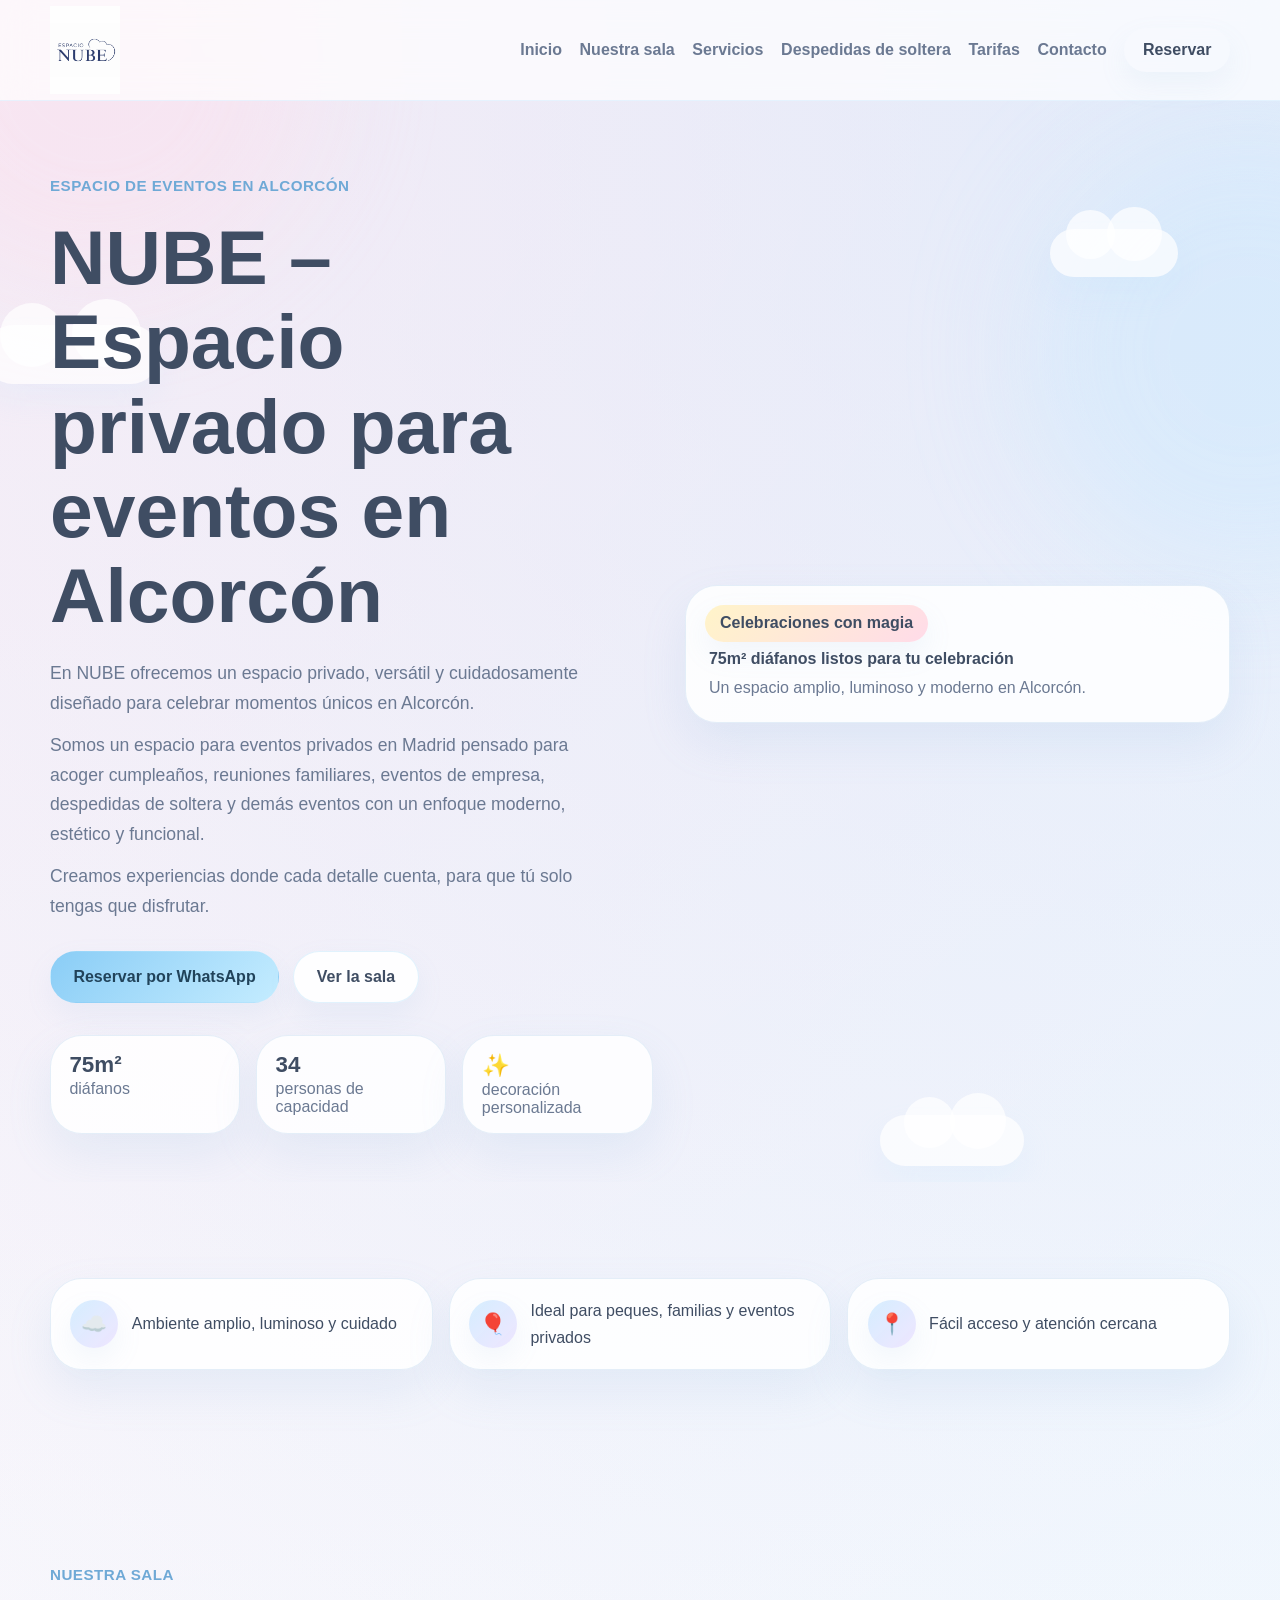
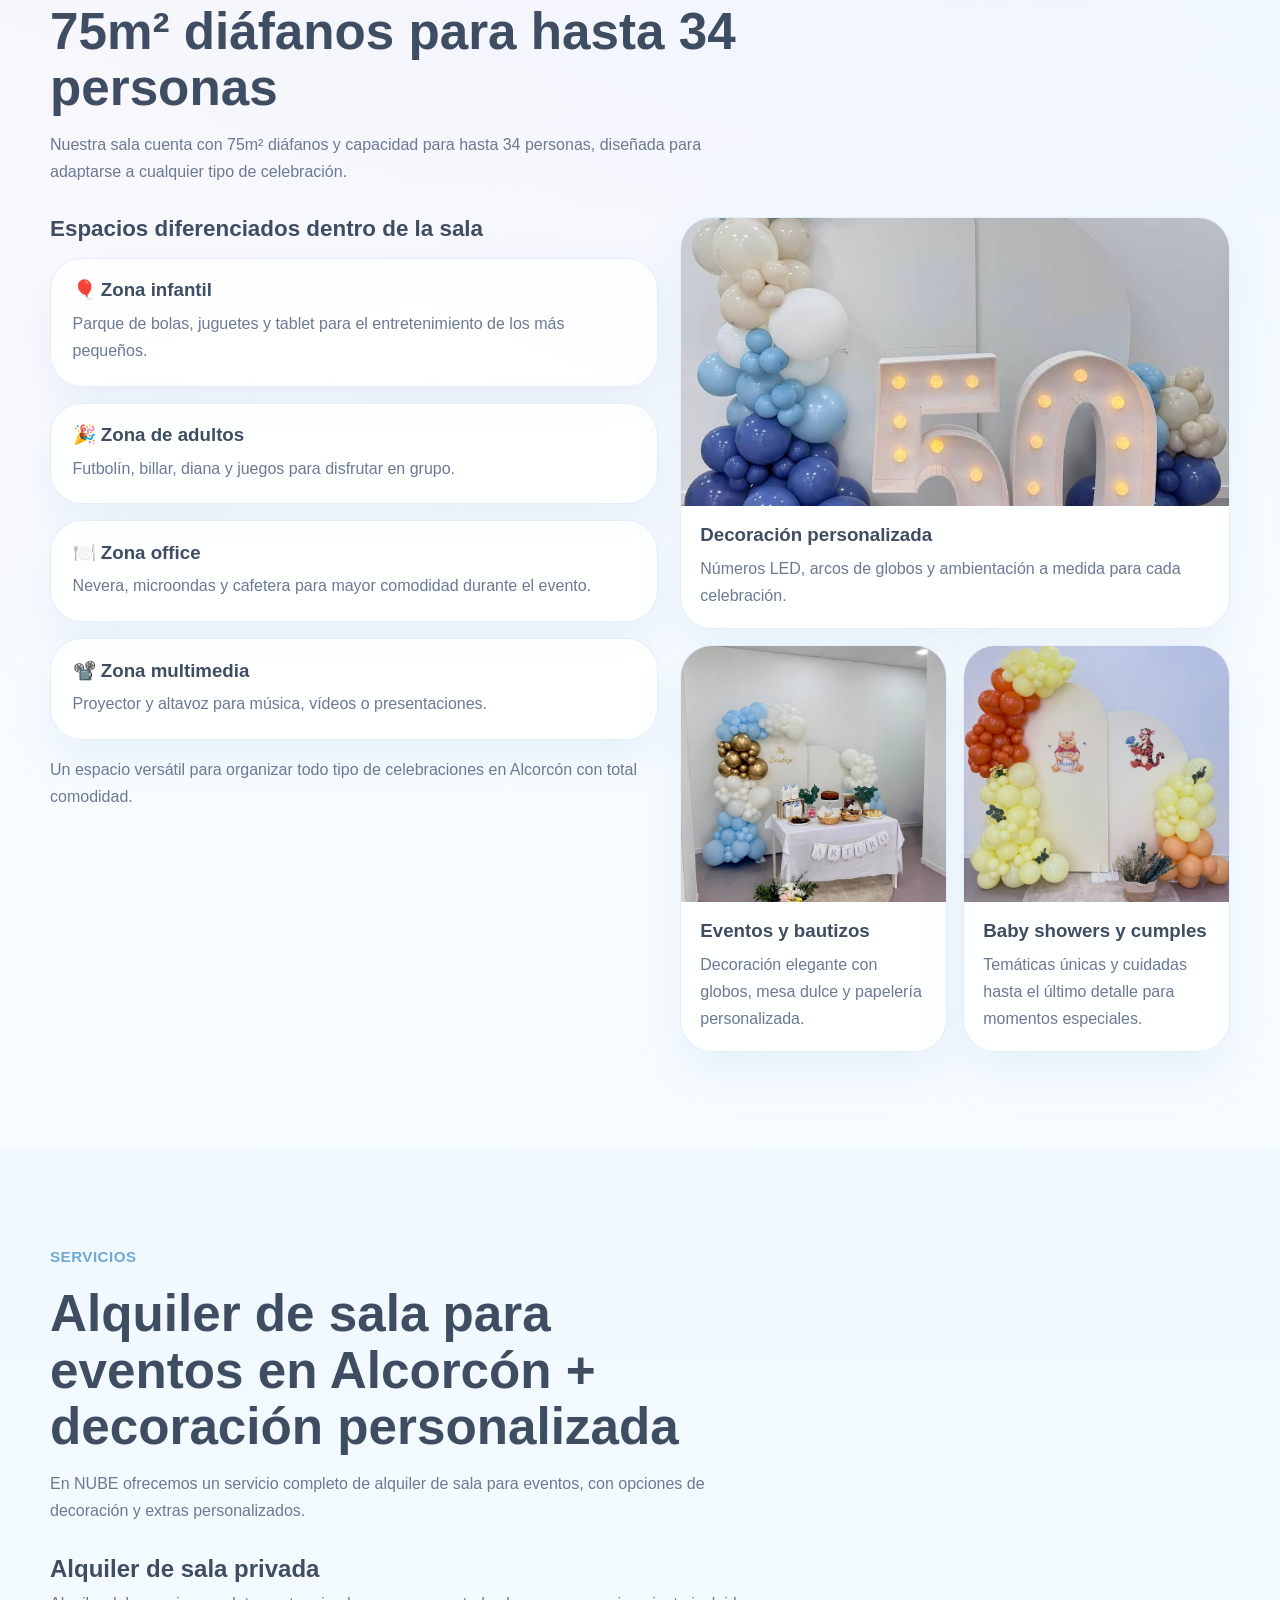
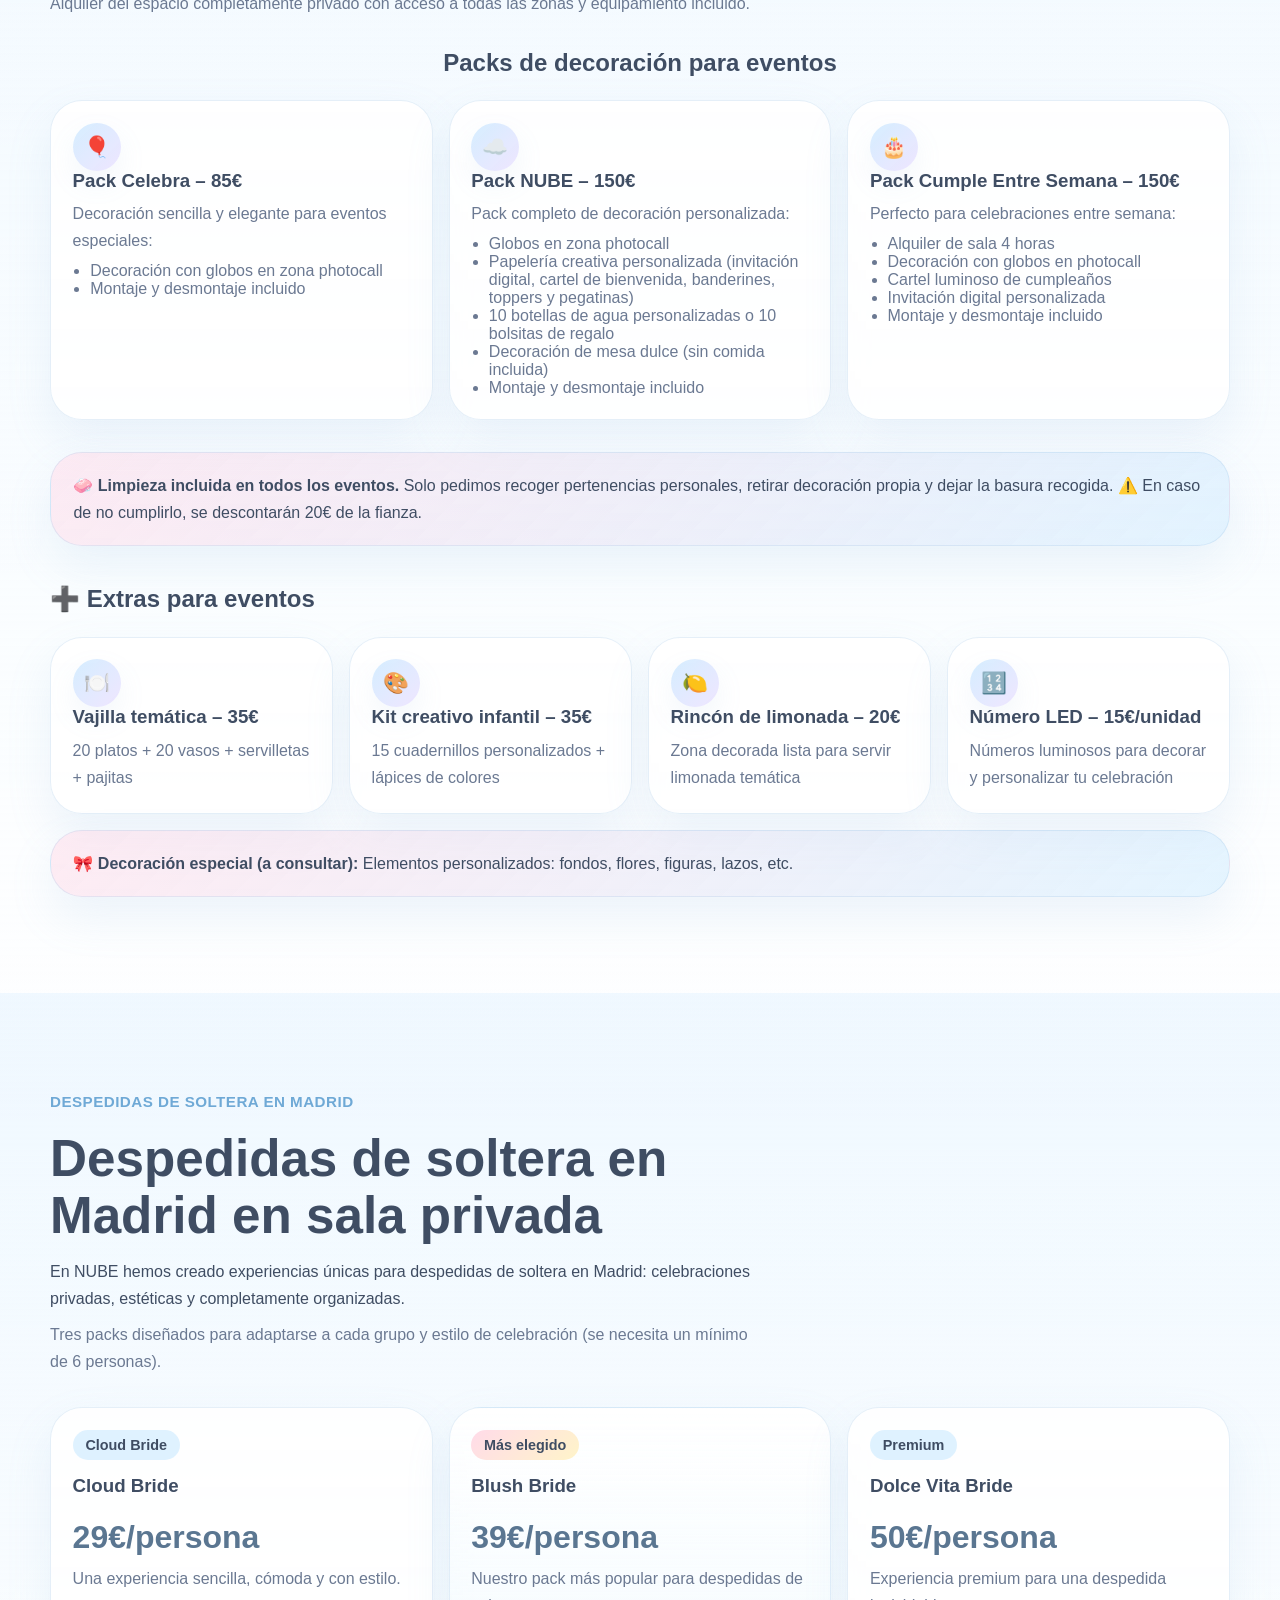
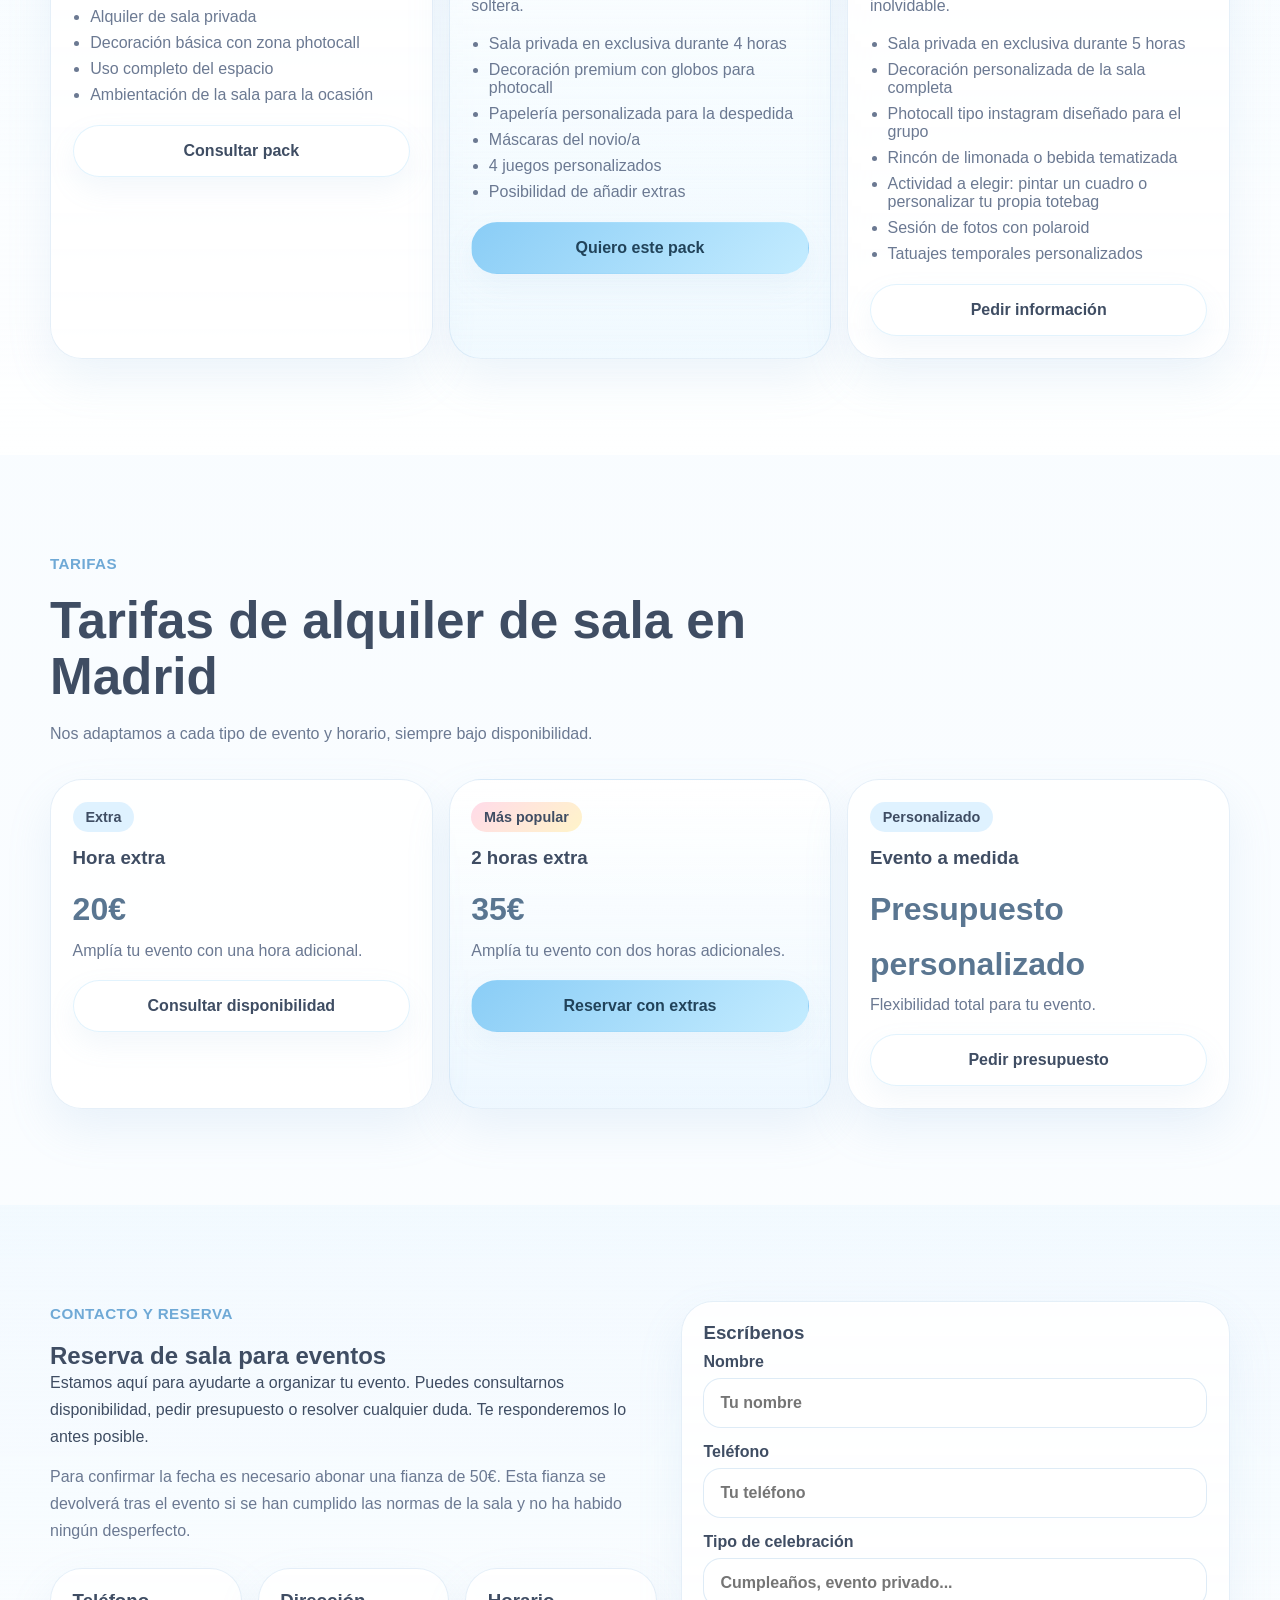
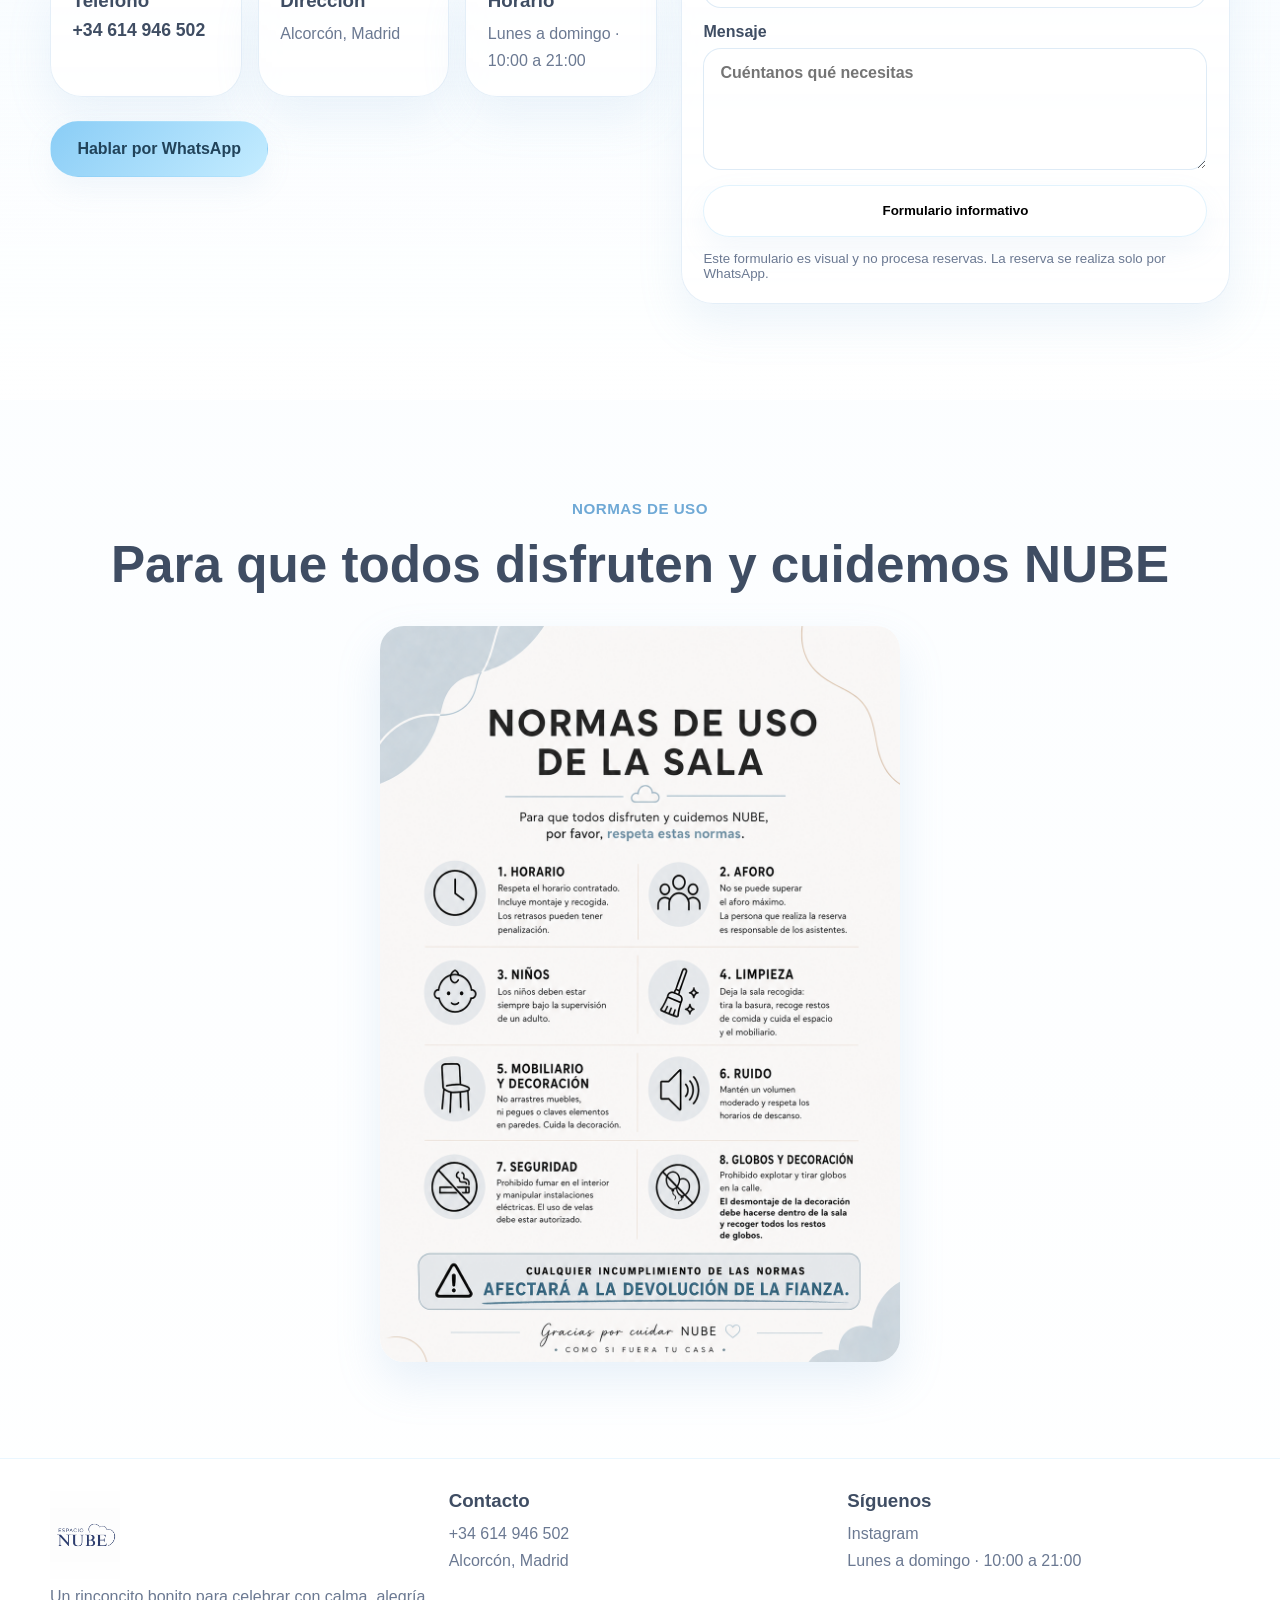
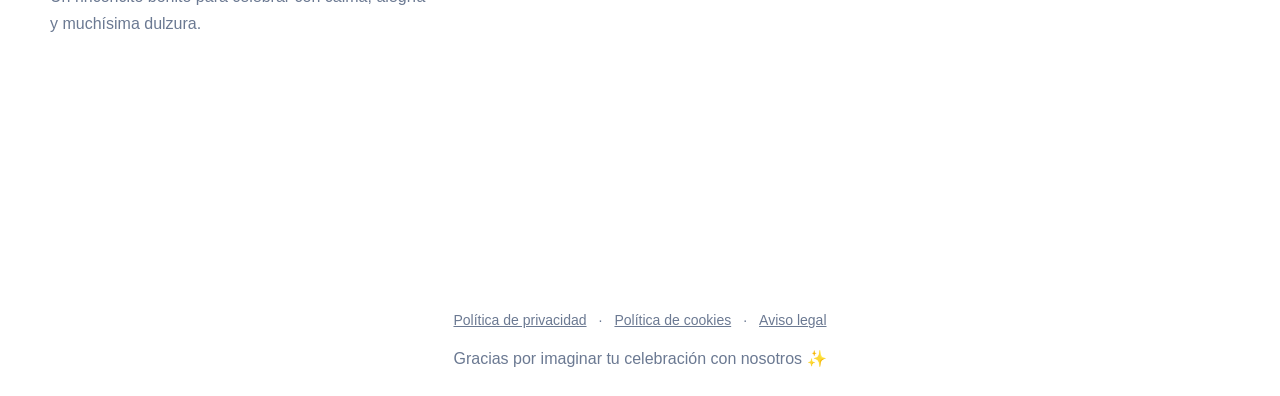
==== commit 952a9a86: "Update index.html" ====
--- a/index.html
+++ b/index.html
@@ -33,7 +33,7 @@
         <a href="#despedidas">Despedidas de soltera</a>
         <a href="#tarifas">Tarifas</a>
         <a href="#contacto">Contacto</a>
-        <a class="btn btn-sm" href="https://wa.me/34614946502?text=Hola%20Espacio%20Nube%2C%20me%20gustar%C3%ADa%20reservar%20informaci%C3%B3n%20sobre%20la%20sala." target="_blank" rel="noopener noreferrer">Reservar</a>
+        <a class="btn btn-sm" href="https://wa.me/34614946502?text=Hola%20NUBE%2C%20me%20gustar%C3%ADa%20reservar%20o%20pedir%20informaci%C3%B3n%20sobre%20la%20sala." target="_blank" rel="noopener noreferrer">Reservar</a>
       </nav>
     </div>
   </header>
@@ -58,7 +58,7 @@
             Creamos experiencias donde cada detalle cuenta, para que tú solo tengas que disfrutar.
           </p>
           <div class="hero-actions">
-            <a class="btn btn-primary" href="https://wa.me/34614946502?text=Hola%20Espacio%20Nube%2C%20quiero%20consultar%20disponibilidad." target="_blank" rel="noopener noreferrer">Reservar por WhatsApp</a>
+            <a class="btn btn-primary" href="https://wa.me/34614946502?text=Hola%20NUBE%2C%20quiero%20consultar%20disponibilidad." target="_blank" rel="noopener noreferrer">Reservar por WhatsApp</a>
             <a class="btn btn-secondary" href="#sala">Ver la sala</a>
           </div>
 
@@ -112,9 +112,7 @@
         <div class="section-heading reveal">
           <p class="eyebrow">Nuestra sala</p>
           <h2>75m² diáfanos para hasta 34 personas</h2>
-          <p>
-            Nuestra sala cuenta con 75m² diáfanos y capacidad para hasta 34 personas, diseñada para adaptarse a cualquier tipo de celebración.
-          </p>
+          <p>Nuestra sala cuenta con 75m² diáfanos y capacidad para hasta 34 personas, diseñada para adaptarse a cualquier tipo de celebración.</p>
         </div>
 
         <div class="venue-layout">
@@ -157,7 +155,7 @@
               </div>
             </article>
             <article class="gallery-card floating-card">
-              <img src="assets/nube_photo_0.jpg" alt="Baby shower Winnie the Pooh en Espacio NUBE" class="gallery-photo" />
+              <img src="assets/nube_photo_0.jpg" alt="Baby shower en Espacio NUBE" class="gallery-photo" />
               <div class="gallery-content">
                 <h3>Baby showers y cumples</h3>
                 <p>Temáticas únicas y cuidadas hasta el último detalle para momentos especiales.</p>
@@ -185,7 +183,7 @@
           <h3 style="font-size:1.5rem;font-family:'Quicksand',sans-serif;">Packs de decoración para eventos</h3>
         </div>
 
-        <div class="services-grid" style="grid-template-columns: repeat(3, minmax(0, 1fr));">
+        <div class="services-grid" style="grid-template-columns:repeat(3,minmax(0,1fr));">
           <article class="service-card floating-card reveal">
             <div class="service-icon">🎈</div>
             <h3>Pack Celebra – 85€</h3>
@@ -251,6 +249,7 @@
             <p>Números luminosos para decorar y personalizar tu celebración</p>
           </article>
         </div>
+
         <div class="promo-banner reveal delay-2" style="margin-top:1rem;">
           <p><strong>🎀 Decoración especial (a consultar):</strong> Elementos personalizados: fondos, flores, figuras, lazos, etc.</p>
         </div>
@@ -358,12 +357,8 @@
         <div class="contact-copy reveal">
           <p class="eyebrow">Contacto y reserva</p>
           <h2>Reserva de sala para eventos</h2>
-          <p>
-            Estamos aquí para ayudarte a organizar tu evento. Puedes consultarnos disponibilidad, pedir presupuesto o resolver cualquier duda. Te responderemos lo antes posible.
-          </p>
-          <p style="margin-top:0.75rem;color:var(--text-soft);">
-            Para confirmar la fecha es necesario abonar una fianza de 50€. Esta fianza se devolverá tras el evento si se han cumplido las normas de la sala y no ha habido ningún desperfecto.
-          </p>
+          <p>Estamos aquí para ayudarte a organizar tu evento. Puedes consultarnos disponibilidad, pedir presupuesto o resolver cualquier duda. Te responderemos lo antes posible.</p>
+          <p style="margin-top:0.75rem;color:var(--text-soft);">Para confirmar la fecha es necesario abonar una fianza de 50€. Esta fianza se devolverá tras el evento si se han cumplido las normas de la sala y no ha habido ningún desperfecto.</p>
 
           <div class="contact-cards">
             <article class="contact-card floating-card">
@@ -372,7 +367,7 @@
             </article>
             <article class="contact-card floating-card">
               <h3>Dirección</h3>
-              <p>Calle de ejemplo, 12 · Alcorcón, Madrid</p>
+              <p>Alcorcón, Madrid</p>
             </article>
             <article class="contact-card floating-card">
               <h3>Horario</h3>
@@ -380,28 +375,16 @@
             </article>
           </div>
 
-          <a class="btn btn-primary btn-large" href="https://wa.me/34614946502?text=Hola%20Espacio%20Nube%2C%20me%20gustar%C3%ADa%20reservar%20o%20pedir%20informaci%C3%B3n." target="_blank" rel="noopener noreferrer">Hablar por WhatsApp</a>
+          <a class="btn btn-primary btn-large" href="https://wa.me/34614946502?text=Hola%20NUBE%2C%20me%20gustar%C3%ADa%20reservar%20o%20pedir%20informaci%C3%B3n." target="_blank" rel="noopener noreferrer">Hablar por WhatsApp</a>
         </div>
 
         <div class="contact-form-card floating-card reveal delay-1">
           <h3>Escríbenos</h3>
           <form>
-            <label>
-              Nombre
-              <input type="text" placeholder="Tu nombre" />
-            </label>
-            <label>
-              Teléfono
-              <input type="tel" placeholder="Tu teléfono" />
-            </label>
-            <label>
-              Tipo de celebración
-              <input type="text" placeholder="Cumpleaños, evento privado..." />
-            </label>
-            <label>
-              Mensaje
-              <textarea rows="5" placeholder="Cuéntanos qué necesitas"></textarea>
-            </label>
+            <label>Nombre<input type="text" placeholder="Tu nombre" /></label>
+            <label>Teléfono<input type="tel" placeholder="Tu teléfono" /></label>
+            <label>Tipo de celebración<input type="text" placeholder="Cumpleaños, evento privado..." /></label>
+            <label>Mensaje<textarea rows="5" placeholder="Cuéntanos qué necesitas"></textarea></label>
             <button type="button" class="btn btn-secondary full-width">Formulario informativo</button>
             <small>Este formulario es visual y no procesa reservas. La reserva se realiza solo por WhatsApp.</small>
           </form>
@@ -433,7 +416,7 @@
       <div>
         <h3>Contacto</h3>
         <p><a href="tel:+34614946502">+34 614 946 502</a></p>
-        <p>Calle de ejemplo, 12 · Alcorcón</p>
+        <p>Alcorcón, Madrid</p>
       </div>
       <div>
         <h3>Síguenos</h3>
@@ -444,11 +427,17 @@
     <div class="container footer-map">
       <iframe src="https://www.google.com/maps/embed?pb=!1m18!1m12!1m3!1d2751.612661611013!2d-3.824326724520456!3d40.35053165966658!2m3!1f0!2f0!3f0!3m2!1i1024!2i768!4f13.1!3m3!1m2!1s0xd4189a08ccd91ed%3A0x906d52916cc844ee!2sEspacio%20NUBE%20-%20Sala%20de%20eventos!5e1!3m2!1spt-BR!2ses!4v1780055740430!5m2!1spt-BR!2ses" width="100%" height="220" style="border:0;border-radius:20px;" allowfullscreen="" loading="lazy" referrerpolicy="no-referrer-when-downgrade" title="Ubicación Espacio NUBE"></iframe>
     </div>
+    <p class="footer-legal">
+      <a href="politica-de-privacidad.html">Política de privacidad</a>
+      <span>·</span>
+      <a href="cookies.html">Política de cookies</a>
+      <span>·</span>
+      <a href="aviso-legal.html">Aviso legal</a>
+    </p>
     <p class="footer-note">Gracias por imaginar tu celebración con nosotros ✨</p>
   </footer>
 
   <button class="back-to-top" aria-label="Volver arriba">↑</button>
-
   <script src="js/script.js"></script>
 </body>
 </html>
--- a/css/styles.css
+++ b/css/styles.css
@@ -1,4 +1,3 @@
-
 :root {
   --bg: #f8fbff;
   --surface: rgba(255, 255, 255, 0.85);
@@ -19,7 +18,7 @@
   --radius-md: 18px;
   --radius-pill: 999px;
   --max-width: 1180px;
-  --header-height: 84px;
+  --header-height: 100px;
 }
 
 * { box-sizing: border-box; }
@@ -49,20 +48,14 @@
   font-family: 'Quicksand', sans-serif;
 }
 
-ul {
-  margin: 0;
-  padding-left: 1.1rem;
-}
+ul { margin: 0; padding-left: 1.1rem; }
 
 .container {
   width: min(calc(100% - 2rem), var(--max-width));
   margin: 0 auto;
 }
 
-.section {
-  position: relative;
-  padding: 5rem 0;
-}
+.section { position: relative; padding: 5rem 0; }
 
 .section-alt {
   background: linear-gradient(180deg, rgba(191, 229, 255, 0.12), rgba(255, 255, 255, 0.8));
@@ -79,18 +72,10 @@
   z-index: -1;
 }
 
-.glow-left {
-  top: -10rem;
-  left: -8rem;
-  background: rgba(255, 219, 233, 0.6);
-}
-
-.glow-right {
-  top: 8rem;
-  right: -12rem;
-  background: rgba(191, 229, 255, 0.55);
-}
-
+.glow-left { top: -10rem; left: -8rem; background: rgba(255, 219, 233, 0.6); }
+.glow-right { top: 8rem; right: -12rem; background: rgba(191, 229, 255, 0.55); }
+
+/* ── HEADER ── */
 .site-header {
   position: sticky;
   top: 0;
@@ -116,15 +101,14 @@
   font-size: 1.1rem;
 }
 
-.logo-cloud {
-  display: inline-grid;
-  place-items: center;
-  width: 2.4rem;
-  height: 2.4rem;
-  border-radius: 50%;
-  background: linear-gradient(135deg, var(--primary), var(--lavender));
-  box-shadow: var(--shadow-soft);
-}
+.logo-img {
+  height: 5.5rem;
+  width: auto;
+  display: block;
+  object-fit: contain;
+}
+
+.footer-logo .logo-img { height: 5.5rem; }
 
 .site-nav {
   display: flex;
@@ -160,6 +144,7 @@
   border-radius: var(--radius-pill);
 }
 
+/* ── HERO ── */
 .hero {
   position: relative;
   overflow: clip;
@@ -203,6 +188,7 @@
   margin-top: 1.8rem;
 }
 
+/* ── BUTTONS ── */
 .btn {
   display: inline-flex;
   justify-content: center;
@@ -236,6 +222,7 @@
   border-color: rgba(138, 205, 246, 0.25);
 }
 
+/* ── HIGHLIGHTS ── */
 .highlights {
   margin-top: 2rem;
   display: grid;
@@ -258,9 +245,7 @@
   border-radius: var(--radius-xl);
 }
 
-.highlight-card {
-  padding: 1rem 1.15rem;
-}
+.highlight-card { padding: 1rem 1.15rem; }
 
 .highlight-number {
   display: block;
@@ -271,12 +256,10 @@
 
 .highlight-label { color: var(--text-soft); }
 
+/* ── HERO VISUAL ── */
 .hero-visual { position: relative; }
 
-.main-visual {
-  padding: 1.2rem;
-  position: relative;
-}
+.main-visual { padding: 1.2rem; position: relative; }
 
 .mini-badge {
   display: inline-flex;
@@ -288,42 +271,10 @@
   box-shadow: var(--shadow-soft);
 }
 
-.visual-room {
-  margin-top: 1rem;
-  display: grid;
-  gap: 0.9rem;
-  grid-template-columns: 1.35fr 1fr;
-}
-
-.room {
-  min-height: 11rem;
-  border-radius: 26px;
-  background-size: cover;
-  background-position: center;
-  box-shadow: inset 0 0 0 1px rgba(255,255,255,0.75);
-}
-
-.room-1 {
-  grid-row: span 2;
-  background:
-    radial-gradient(circle at 25% 25%, rgba(255,255,255,0.95), transparent 20%),
-    linear-gradient(145deg, #d8f0ff, #ffffff 50%, #ffe4ee 100%);
-}
-
-.room-2 {
-  background: linear-gradient(145deg, #e8ddff, #fdfdff 60%, #dff8ee);
-}
-
-.room-3 {
-  background: linear-gradient(145deg, #fff4c9, #ffffff 55%, #cdeeff);
-}
-
-.visual-footer {
-  padding: 1rem 0.25rem 0.1rem;
-}
-
+.visual-footer { padding: 1rem 0.25rem 0.1rem; }
 .visual-footer p { color: var(--text-soft); margin-top: 0.35rem; }
 
+/* ── CLOUDS ── */
 .cloud {
   position: absolute;
   background: rgba(255, 255, 255, 0.7);
@@ -333,43 +284,26 @@
   animation: drift 10s ease-in-out infinite;
 }
 
-.cloud::before,
-.cloud::after {
+.cloud::before, .cloud::after {
   content: '';
   position: absolute;
   border-radius: 50%;
   background: inherit;
 }
 
-.cloud-1 {
-  top: 8rem;
-  right: 8%;
-  width: 8rem;
-  height: 3rem;
-}
+.cloud-1 { top: 8rem; right: 8%; width: 8rem; height: 3rem; }
 .cloud-1::before { width: 3.1rem; height: 3.1rem; left: 1rem; top: -1.2rem; }
 .cloud-1::after { width: 3.4rem; height: 3.4rem; right: 1rem; top: -1.4rem; }
 
-.cloud-2 {
-  left: -1rem;
-  top: 14rem;
-  width: 11rem;
-  height: 3.7rem;
-  animation-delay: -2s;
-}
+.cloud-2 { left: -1rem; top: 14rem; width: 11rem; height: 3.7rem; animation-delay: -2s; }
 .cloud-2::before { width: 4rem; height: 4rem; left: 1rem; top: -1.35rem; }
 .cloud-2::after { width: 4.3rem; height: 4.3rem; right: 1.2rem; top: -1.65rem; }
 
-.cloud-3 {
-  right: 20%;
-  bottom: 1rem;
-  width: 9rem;
-  height: 3.2rem;
-  animation-delay: -4s;
-}
+.cloud-3 { right: 20%; bottom: 1rem; width: 9rem; height: 3.2rem; animation-delay: -4s; }
 .cloud-3::before { width: 3.2rem; height: 3.2rem; left: 1.5rem; top: -1.15rem; }
 .cloud-3::after { width: 3.5rem; height: 3.5rem; right: 1.1rem; top: -1.35rem; }
 
+/* ── INTRO STRIP ── */
 .intro-strip { padding-top: 0; }
 
 .intro-grid,
@@ -398,12 +332,11 @@
   background: linear-gradient(135deg, rgba(191,229,255,0.65), rgba(233,221,255,0.75));
   box-shadow: var(--shadow-soft);
   font-size: 1.3rem;
-}
-
-.section-heading {
-  max-width: 44rem;
-  margin-bottom: 2rem;
-}
+  flex-shrink: 0;
+}
+
+/* ── SECTION HEADING ── */
+.section-heading { max-width: 44rem; margin-bottom: 2rem; }
 
 .section-heading h2 {
   font-size: clamp(2rem, 5vw, 3.2rem);
@@ -412,10 +345,8 @@
 
 .section-heading p:last-child { color: var(--text-soft); }
 
-.venue-layout {
-  display: grid;
-  gap: 1.4rem;
-}
+/* ── VENUE / SALA ── */
+.venue-layout { display: grid; gap: 1.4rem; }
 
 .feature-list,
 .gallery {
@@ -451,9 +382,8 @@
   color: var(--text-soft);
 }
 
-.gallery-card {
-  overflow: hidden;
-}
+/* ── GALLERY ── */
+.gallery-card { overflow: hidden; }
 
 .gallery-art {
   min-height: 13rem;
@@ -461,33 +391,25 @@
   background-position: center;
 }
 
-.art-1 {
-  background:
-    radial-gradient(circle at 20% 20%, rgba(255,255,255,0.8), transparent 18%),
-    linear-gradient(145deg, #d9f2ff, #ffffff 48%, #fcdceb);
-}
-.art-2 {
-  background:
-    radial-gradient(circle at 80% 25%, rgba(255,255,255,0.8), transparent 18%),
-    linear-gradient(145deg, #e9ddff, #ffffff 48%, #fff3c8);
-}
-.art-3 {
-  background:
-    radial-gradient(circle at 30% 35%, rgba(255,255,255,0.8), transparent 18%),
-    linear-gradient(145deg, #dff8ee, #ffffff 48%, #cfeeff);
+.gallery-photo {
+  width: 100%;
+  height: 16rem;
+  object-fit: cover;
+  object-position: center;
+  display: block;
 }
 
 .gallery-content { padding: 1.2rem; }
 
+/* ── SERVICES ── */
 .service-card,
 .pricing-card,
 .contact-form-card { height: 100%; }
 
 .service-card p { margin-top: 0.5rem; }
 
-.pricing-card {
-  position: relative;
-}
+/* ── PRICING ── */
+.pricing-card { position: relative; }
 
 .pricing-card ul {
   display: grid;
@@ -526,11 +448,8 @@
   background: linear-gradient(135deg, rgba(255,219,233,0.55), rgba(191,229,255,0.4));
 }
 
-.contact-layout {
-  display: grid;
-  gap: 1.5rem;
-}
-
+/* ── CONTACT ── */
+.contact-layout { display: grid; gap: 1.5rem; }
 .contact-cards { margin: 1.5rem 0; }
 
 .contact-card a {
@@ -538,16 +457,9 @@
   font-weight: 800;
 }
 
-form {
-  display: grid;
-  gap: 0.9rem;
-}
-
-label {
-  display: grid;
-  gap: 0.45rem;
-  font-weight: 700;
-}
+form { display: grid; gap: 0.9rem; }
+
+label { display: grid; gap: 0.45rem; font-weight: 700; }
 
 input,
 textarea {
@@ -569,18 +481,45 @@
   transform: translateY(-1px);
 }
 
+/* ── FOOTER ── */
 .site-footer {
   padding: 2rem 0 1.5rem;
   border-top: 1px solid rgba(191, 229, 255, 0.35);
   background: rgba(255, 255, 255, 0.75);
 }
 
+.footer-legal {
+  text-align: center;
+  margin-top: 1.5rem;
+  display: flex;
+  flex-wrap: wrap;
+  justify-content: center;
+  align-items: center;
+  gap: 0.5rem 0.75rem;
+  font-size: 0.875rem;
+  color: var(--text-soft);
+}
+
+.footer-legal a {
+  color: var(--text-soft);
+  text-decoration: underline;
+  transition: color 0.2s;
+}
+
+.footer-legal a:hover { color: var(--text); }
+
 .footer-note {
   text-align: center;
-  margin-top: 1.4rem;
+  margin-top: 0.75rem;
   color: var(--text-soft);
 }
 
+.footer-map {
+  margin-top: 1.5rem;
+  margin-bottom: 0.5rem;
+}
+
+/* ── BACK TO TOP ── */
 .back-to-top {
   position: fixed;
   right: 1rem;
@@ -605,6 +544,7 @@
   transform: translateY(0);
 }
 
+/* ── REVEAL ANIMATIONS ── */
 .reveal {
   opacity: 0;
   transform: translateY(20px);
@@ -620,9 +560,7 @@
 .delay-2 { transition-delay: 0.2s; }
 .delay-3 { transition-delay: 0.3s; }
 
-.floating-card {
-  animation: floaty 6s ease-in-out infinite;
-}
+.floating-card { animation: floaty 6s ease-in-out infinite; }
 
 @keyframes floaty {
   0%, 100% { transform: translateY(0); }
@@ -634,15 +572,14 @@
   50% { transform: translate3d(0, -8px, 0); }
 }
 
+/* ── REDUCED MOTION ── */
 @media (prefers-reduced-motion: reduce) {
   html { scroll-behavior: auto; }
-  *, *::before, *::after {
-    animation: none !important;
-    transition: none !important;
-  }
+  *, *::before, *::after { animation: none !important; transition: none !important; }
   .reveal { opacity: 1; transform: none; }
 }
 
+/* ── RESPONSIVE ── */
 @media (min-width: 700px) {
   .hero-grid,
   .venue-layout,
@@ -661,9 +598,7 @@
 
   .services-grid { grid-template-columns: repeat(2, minmax(0, 1fr)); }
 
-  .gallery {
-    grid-template-columns: repeat(2, minmax(0, 1fr));
-  }
+  .gallery { grid-template-columns: repeat(2, minmax(0, 1fr)); }
 
   .large-card { grid-column: span 2; }
 }
@@ -706,7 +641,7 @@
 }
 
 @media (max-width: 699px) {
-  :root { --header-height: 76px; }
+  :root { --header-height: 90px; }
   .section { padding: 4.5rem 0; }
   .hero { padding-top: 3.5rem; }
   .hero h1 { max-width: 10ch; }
